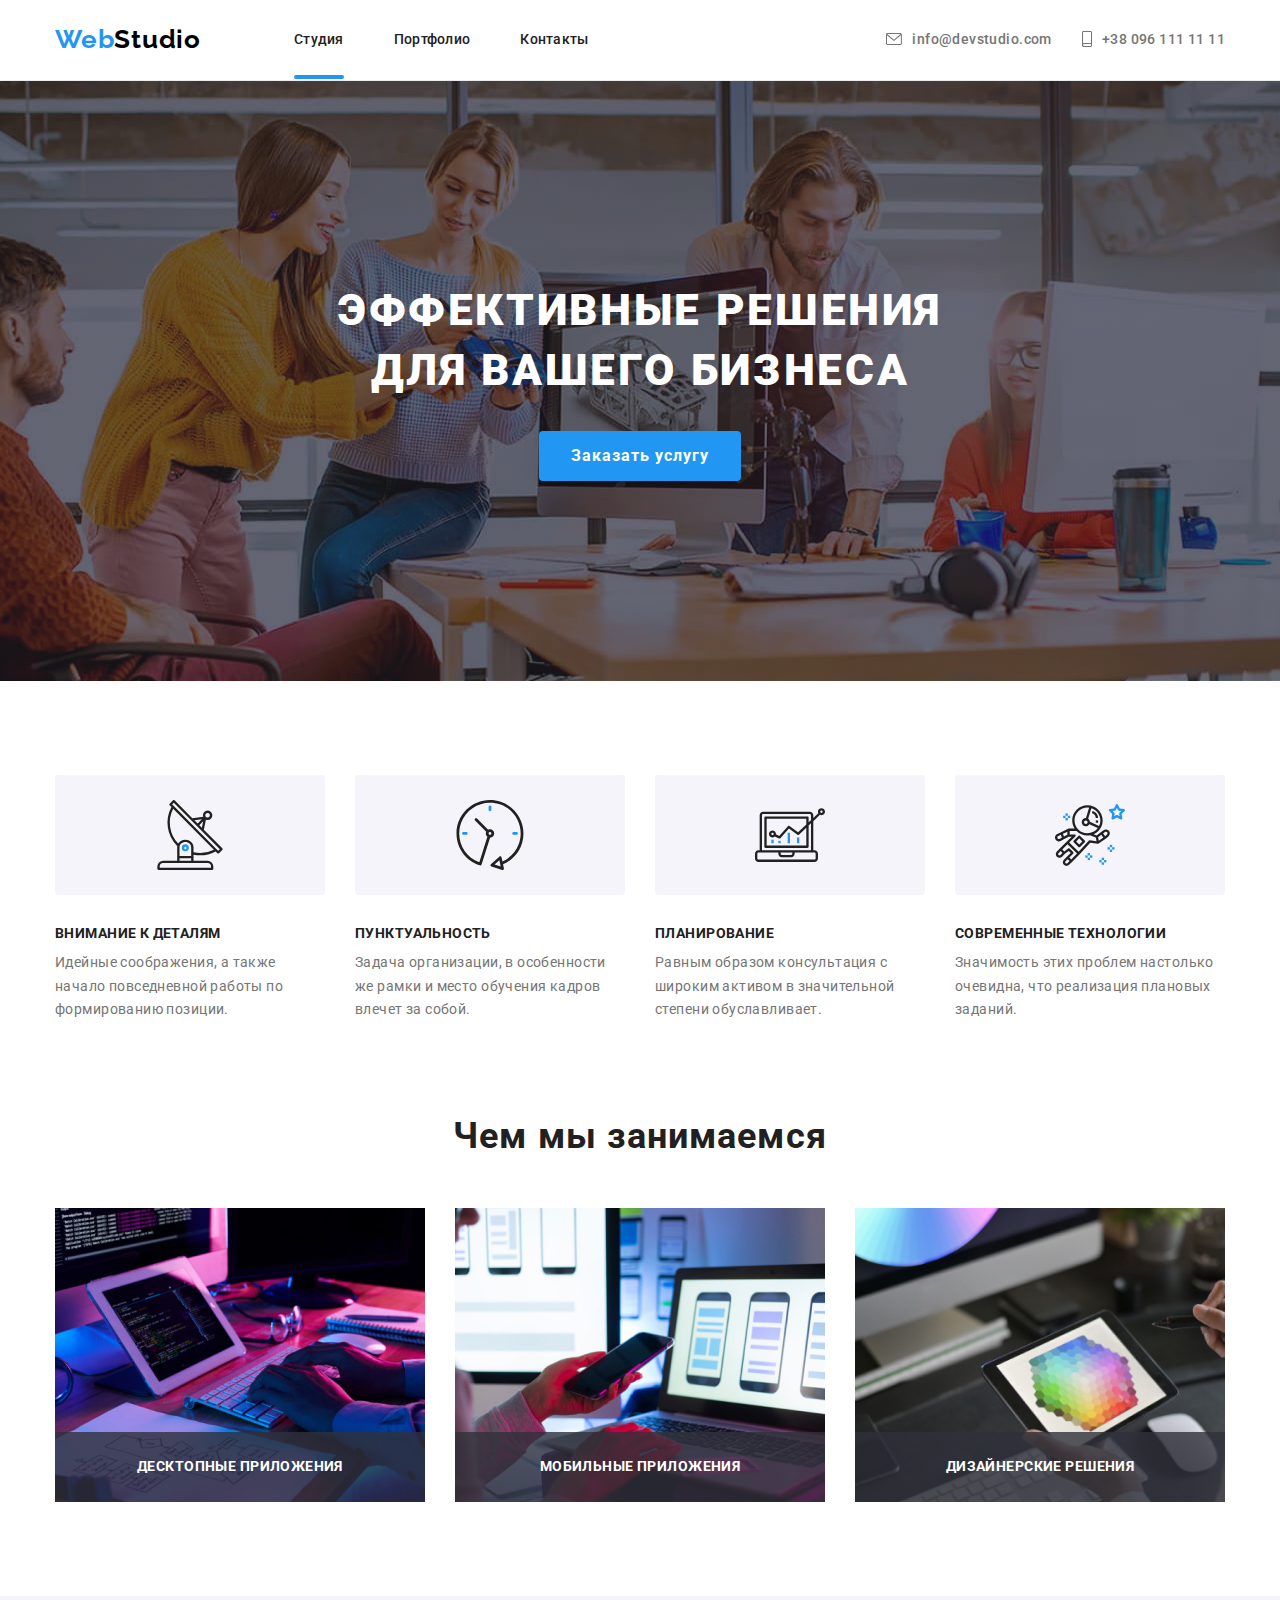
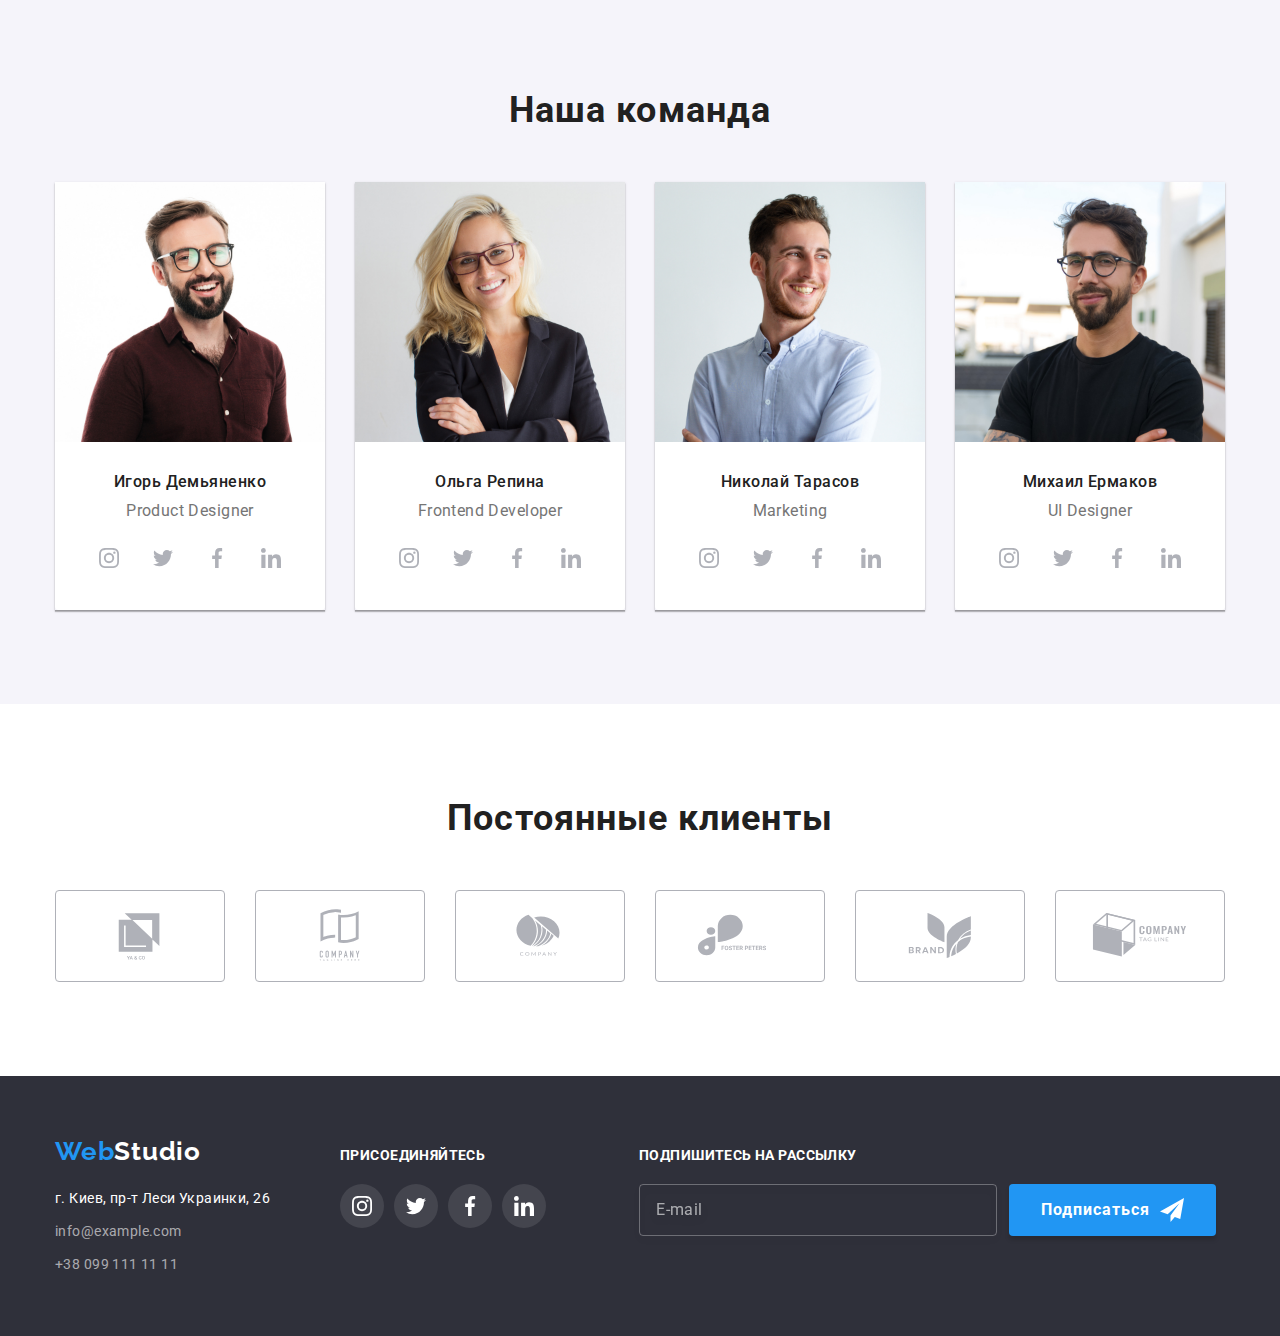
==== index.html @ 1df98292 "Initial commit" ====
<!DOCTYPE html>
<html lang="ru">
  <head>
    <meta charset="UTF-8" />
    <meta http-equiv="X-UA-Compatible" content="IE=edge" />
    <meta name="viewport" content="width=device-width, initial-scale=1.0" />
    <link rel="preconnect" href="https://fonts.googleapis.com" />
    <link rel="preconnect" href="https://fonts.gstatic.com" crossorigin />
    <link
      rel="stylesheet"
      href="https://cdn.jsdelivr.net/npm/modern-normalize@1.1.0/modern-normalize.min.css"
    />
    <link
      href="https://fonts.googleapis.com/css2?family=Raleway:wght@700&family=Roboto:wght@400;500;700;900&display=swap"
      rel="stylesheet"
    />
    <link rel="stylesheet" href="./css/main.min.css" />
    <title>Студия</title>
  </head>
  <body>
    <!-- Шапка сайта -->
    <header class="header">
      <div class="container header__container">
        <a class="logo" href="./index.html"><span class="logo__aсcent">Web</span>Studio</a>
        <!-- Главная навигация -->
        <nav class="nav">
          <ul class="list-no-marker nav__list">
            <li class="nav__item">
              <a class="link-no-decor nav__link nav__link--current" href="./index.html">Студия</a>
            </li>
            <li class="nav__item">
              <a class="link-no-decor nav__link" href="./portfolio.html">Портфолио</a>
            </li>
            <li class="nav__item">
              <a class="link-no-decor nav__link" href="">Контакты</a>
            </li>
          </ul>
        </nav>
        <!-- Меню контактов -->
        <ul class="list-no-marker contact">
          <li class="contact__item">
            <a class="link-no-decor contact__link" href="mailto:info@devstudio.com">
              <svg class="contact__icon" width="16px" height="12px">
                <use href="./img/svg/sprite.svg#icon-envelope"></use>
              </svg>
              info@devstudio.com</a
            >
          </li>
          <li class="contact__item">
            <a class="link-no-decor contact__link" href="tel:+380961111111">
              <svg class="contact__icon" width="10px" height="16px">
                <use href="./img/svg/sprite.svg#icon-smartphone"></use>
              </svg>
              +38 096 111 11 11</a
            >
          </li>
        </ul>
      </div>
    </header>

    <!-- Основной контент сайта -->
    <main class="main">
      <!-- Секция Герой -->
      <section class="hero">
        <div class="container">
          <h1 class="hero__title">Эффективные решения<br />для вашего бизнеса</h1>
          <button class="button" type="button" data-modal-open>Заказать услугу</button>
        </div>
      </section>

      <!-- Секция Особенности -->
      <section class="feature">
        <div class="container">
          <h2 class="title" hidden>Особенности</h2>
          <ul class="list-no-marker feature__list">
            <li class="feature__item feature__antenna">
              <h3 class="feature__subtitle">Внимание к деталям</h3>
              <p class="feature__description">
                Идейные соображения, а также начало повседневной работы по формированию позиции.
              </p>
            </li>
            <li class="feature__item feature__clock">
              <h3 class="feature__subtitle">Пунктуальность</h3>
              <p class="feature__description">
                Задача организации, в особенности же рамки и место обучения кадров влечет за собой.
              </p>
            </li>
            <li class="feature__item feature__diagram">
              <h3 class="feature__subtitle">Планирование</h3>
              <p class="feature__description">
                Равным образом консультация с широким активом в значительной степени обуславливает.
              </p>
            </li>
            <li class="feature__item feature__astronaut">
              <h3 class="feature__subtitle">Современные технологии</h3>
              <p class="feature__description">
                Значимость этих проблем настолько очевидна, что реализация плановых заданий.
              </p>
            </li>
          </ul>
        </div>
      </section>

      <!-- Секция Чем мы занимаемся -->
      <section class="about">
        <div class="container">
          <h2 class="title">Чем мы занимаемся</h2>
          <ul class="list-no-marker about__list">
            <li class="about__item">
              <div class="about__thumb">
                <img
                  class="about__img"
                  src="./img/programming.jpg"
                  alt="Написание програмного кода"
                  width="370"
                  height="294"
                />
                <p class="about__description">Десктопные приложения</p>
              </div>
            </li>
            <li class="about__item">
              <div class="about__thumb">
                <img
                  class="about__img"
                  src="./img/application.jpg"
                  alt="Разработка мобильного приложения"
                  width="370"
                  height="294"
                />
                <p class="about__description">Мобильные приложения</p>
              </div>
            </li>
            <li class="about__item">
              <div class="about__thumb">
                <img
                  class="about__img"
                  src="./img/gadget.jpg"
                  alt="Держит в руке планшет"
                  width="370"
                  height="294"
                />
                <p class="about__description">Дизайнерские решения</p>
              </div>
            </li>
          </ul>
        </div>
      </section>

      <!-- Секция Наша команда -->
      <section class="team">
        <div class="container">
          <h2 class="title">Наша команда</h2>
          <ul class="list-no-marker team__list">
            <li class="team__item">
              <img
                class="tiam-img"
                src="./img/product_designer.jpg"
                alt="Игорь Демьяненко"
                width="270"
                height="260"
              />
              <div class="team__wrapper">
                <h3 class="team__subtitle">Игорь Демьяненко</h3>
                <p class="team__description" lang="en">Product Designer</p>
                <ul class="list-no-marker socials-list">
                  <li class="socials-list__item">
                    <a class="link-no-decor socials-list__link" href="" aria-label="Instagram">
                      <svg class="socials-list__icon">
                        <use href="./img/svg/sprite.svg#icon-instagram"></use>
                      </svg>
                    </a>
                  </li>
                  <li class="socials-list__item">
                    <a class="link-no-decor socials-list__link" href="" aria-label="Twitter">
                      <svg class="socials-list__icon">
                        <use href="./img/svg/sprite.svg#icon-twitter"></use>
                      </svg>
                    </a>
                  </li>
                  <li class="socials-list__item">
                    <a class="link-no-decor socials-list__link" href="" aria-label="Facebook">
                      <svg class="socials-list__icon">
                        <use href="./img/svg/sprite.svg#icon-facebook"></use>
                      </svg>
                    </a>
                  </li>
                  <li class="socials-list__item">
                    <a class="link-no-decor socials-list__link" href="" aria-label="Linkedin">
                      <svg class="socials-list__icon">
                        <use href="./img/svg/sprite.svg#icon-linkedin"></use>
                      </svg>
                    </a>
                  </li>
                </ul>
              </div>
            </li>
            <li class="team__item">
              <img
                class="tiam-img"
                src="./img/frontend_developer.jpg"
                alt="Ольга Репина"
                width="270"
                height="260"
              />
              <div class="team__wrapper">
                <h3 class="team__subtitle">Ольга Репина</h3>
                <p class="team__description" lang="en">Frontend Developer</p>
                <ul class="list-no-marker socials-list">
                  <li class="socials-list__item">
                    <a class="link-no-decor socials-list__link" href="" aria-label="Instagram">
                      <svg class="socials-list__icon">
                        <use href="./img/svg/sprite.svg#icon-instagram"></use>
                      </svg>
                    </a>
                  </li>
                  <li class="socials-list__item">
                    <a class="link-no-decor socials-list__link" href="" aria-label="Twitter">
                      <svg class="socials-list__icon">
                        <use href="./img/svg/sprite.svg#icon-twitter"></use>
                      </svg>
                    </a>
                  </li>
                  <li class="socials-list__item">
                    <a class="link-no-decor socials-list__link" href="" aria-label="Facebook">
                      <svg class="socials-list__icon">
                        <use href="./img/svg/sprite.svg#icon-facebook"></use>
                      </svg>
                    </a>
                  </li>
                  <li class="socials-list__item">
                    <a class="link-no-decor socials-list__link" href="" aria-label="Linkedin">
                      <svg class="socials-list__icon">
                        <use href="./img/svg/sprite.svg#icon-linkedin"></use>
                      </svg>
                    </a>
                  </li>
                </ul>
              </div>
            </li>
            <li class="team__item">
              <img
                class="tiam-img"
                src="./img/marketing.jpg"
                alt="Николай Тарасов"
                width="270"
                height="260"
              />
              <div class="team__wrapper">
                <h3 class="team__subtitle">Николай Тарасов</h3>
                <p class="team__description" lang="en">Marketing</p>
                <ul class="list-no-marker socials-list">
                  <li class="socials-list__item">
                    <a class="link-no-decor socials-list__link" href="" aria-label="Instagram">
                      <svg class="socials-list__icon">
                        <use href="./img/svg/sprite.svg#icon-instagram"></use>
                      </svg>
                    </a>
                  </li>
                  <li class="socials-list__item">
                    <a class="link-no-decor socials-list__link" href="" aria-label="Twitter">
                      <svg class="socials-list__icon">
                        <use href="./img/svg/sprite.svg#icon-twitter"></use>
                      </svg>
                    </a>
                  </li>
                  <li class="socials-list__item">
                    <a class="link-no-decor socials-list__link" href="" aria-label="Facebook">
                      <svg class="socials-list__icon">
                        <use href="./img/svg/sprite.svg#icon-facebook"></use>
                      </svg>
                    </a>
                  </li>
                  <li class="socials-list__item">
                    <a class="link-no-decor socials-list__link" href="" aria-label="Linkedin">
                      <svg class="socials-list__icon">
                        <use href="./img/svg/sprite.svg#icon-linkedin"></use>
                      </svg>
                    </a>
                  </li>
                </ul>
              </div>
            </li>
            <li class="team__item">
              <img
                class="tiam-img"
                src="./img/ui_designer.jpg"
                alt="Михаил Ермаков"
                width="270"
                height="260"
              />
              <div class="team__wrapper">
                <h3 class="team__subtitle">Михаил Ермаков</h3>
                <p class="team__description" lang="en">UI Designer</p>
                <ul class="list-no-marker socials-list">
                  <li class="socials-list__item">
                    <a class="link-no-decor socials-list__link" href="" aria-label="Instagram">
                      <svg class="socials-list__icon">
                        <use href="./img/svg/sprite.svg#icon-instagram"></use>
                      </svg>
                    </a>
                  </li>
                  <li class="socials-list__item">
                    <a class="link-no-decor socials-list__link" href="" aria-label="Twitter">
                      <svg class="socials-list__icon">
                        <use href="./img/svg/sprite.svg#icon-twitter"></use>
                      </svg>
                    </a>
                  </li>
                  <li class="socials-list__item">
                    <a class="link-no-decor socials-list__link" href="" aria-label="Facebook">
                      <svg class="socials-list__icon">
                        <use href="./img/svg/sprite.svg#icon-facebook"></use>
                      </svg>
                    </a>
                  </li>
                  <li class="socials-list__item">
                    <a class="link-no-decor socials-list__link" href="" aria-label="Linkedin">
                      <svg class="socials-list__icon">
                        <use href="./img/svg/sprite.svg#icon-linkedin"></use>
                      </svg>
                    </a>
                  </li>
                </ul>
              </div>
            </li>
          </ul>
        </div>
      </section>
      <!-- Секция Постоянные клиенты -->
      <section class="clients">
        <div class="container">
          <h2 class="title">Постоянные клиенты</h2>
          <ul class="list-no-marker clients__list">
            <li class="clients__item">
              <a class="clients__link" href="" aria-label="Client 1">
                <svg class="clients__icon">
                  <use href="./img/svg/sprite.svg#icon-client-1"></use>
                </svg>
              </a>
            </li>
            <li class="clients__item">
              <a class="clients__link" href="" aria-label="Client 2">
                <svg class="clients__icon">
                  <use href="./img/svg/sprite.svg#icon-client-2"></use>
                </svg>
              </a>
            </li>
            <li class="clients__item">
              <a class="clients__link" href="" aria-label="Client 3">
                <svg class="clients__icon">
                  <use href="./img/svg/sprite.svg#icon-client-3"></use>
                </svg>
              </a>
            </li>
            <li class="clients__item">
              <a class="clients__link" href="" aria-label="Client 4">
                <svg class="clients__icon">
                  <use href="./img/svg/sprite.svg#icon-client-4"></use>
                </svg>
              </a>
            </li>
            <li class="clients__item">
              <a class="clients__link" href="" aria-label="Client 5">
                <svg class="clients__icon">
                  <use href="./img/svg/sprite.svg#icon-client-5"></use>
                </svg>
              </a>
            </li>
            <li class="clients__item">
              <a class="clients__link" href="" aria-label="Client 6">
                <svg class="clients__icon">
                  <use href="./img/svg/sprite.svg#icon-client-6"></use>
                </svg>
              </a>
            </li>
          </ul>
        </div>
      </section>
    </main>
    <!-- Подвал сайта -->
    <footer class="footer">
      <div class="container footer__container">
        <!-- Левая часть футера -->
        <div class="footer__wrapper">
          <a class="logo footer__logo" href="./index.html"
            ><span class="logo__aсcent">Web</span>Studio</a
          >
          <address class="footer__address">г. Киев, пр-т Леси Украинки, 26</address>
          <ul class="list-no-marker footer__list">
            <li class="footer__item">
              <a class="link-no-decor footer__link" href="mailto:info@example.com"
                >info@example.com</a
              >
            </li>
            <li class="footer__item">
              <a class="link-no-decor footer__link" href="tel:+380991111111">+38 099 111 11 11</a>
            </li>
          </ul>
        </div>
        <!-- Центр футера (соцсети) -->
        <div class="footer__wrapper-socials">
          <p class="footer__title">присоединяйтесь</p>
          <ul class="list-no-marker socials-list">
            <li class="socials-list__item">
              <a
                class="link-no-decor socials-list__link socials-list__link--darck-bg"
                href=""
                aria-label="Instagram"
              >
                <svg class="socials-list__icon socials-list__icon--darck-bg">
                  <use href="./img/svg/sprite.svg#icon-instagram"></use>
                </svg>
              </a>
            </li>
            <li class="socials-list__item">
              <a
                class="link-no-decor socials-list__link socials-list__link--darck-bg"
                href=""
                aria-label="Twitter"
              >
                <svg class="socials-list__icon socials-list__icon--darck-bg">
                  <use href="./img/svg/sprite.svg#icon-twitter"></use>
                </svg>
              </a>
            </li>
            <li class="socials-list__item">
              <a
                class="link-no-decor socials-list__link socials-list__link--darck-bg"
                href=""
                aria-label="Facebook"
              >
                <svg class="socials-list__icon socials-list__icon--darck-bg">
                  <use href="./img/svg/sprite.svg#icon-facebook"></use>
                </svg>
              </a>
            </li>
            <li class="socials-list__item">
              <a
                class="link-no-decor socials-list__link socials-list__link--darck-bg"
                href=""
                aria-label="Linkedin"
              >
                <svg class="socials-list__icon socials-list__icon--darck-bg">
                  <use href="./img/svg/sprite.svg#icon-linkedin"></use>
                </svg>
              </a>
            </li>
          </ul>
        </div>
        <!-- Правая часть футера (форма) -->
        <form class="form" name="subscribe">
          <label class="form__lable" for="email"> Подпишитесь на рассылку</label>
          <div class="form__wrapper">
            <input
              class="form__input-mail"
              type="email"
              name="email"
              id="email"
              placeholder="E-mail"
            />
            <button class="button form__button" type="submit">
              <span class="form__button-icon">Подписаться</span>
            </button>
          </div>
        </form>
      </div>
    </footer>
    <!-- Модальное окно -->
    <div class="backdrop is-hidden" data-modal>
      <div class="modal">
        <button class="modal__button" type="button" data-modal-close>
          <svg class="modal__close-icon" width="18" height="18">
            <use href="./img/svg/sprite.svg#icon-close-modal"></use>
          </svg>
        </button>
        <form class="form-submit">
          <b class="form-submit__text">Оставьте свои данные, мы вам перезвоним</b>
          <label class="form-submit__label" for="input-name"> Имя </label>
          <div class="form-submit__wrapper">
            <input
              class="form-submit__input"
              type="text"
              name="input-name"
              id="input-name"
              autofocus
            />
            <svg class="form-submit__name-icon" width="18" height="18">
              <use href="./img/svg/sprite.svg#icon-name"></use>
            </svg>
          </div>
          <label class="form-submit__label" for="input-tel">Телефон</label>
          <div class="form-submit__wrapper">
            <input class="form-submit__input" type="tel" name="input-tel" id="input-tel" />
            <svg class="form-submit__name-icon" width="18" height="18">
              <use href="./img/svg/sprite.svg#icon-tel"></use>
            </svg>
          </div>
          <label class="form-submit__label" for="input-email"> Почта </label>
          <div class="form-submit__wrapper">
            <input class="form-submit__input" type="email" name="input-email" id="input-email" />
            <svg class="form-submit__name-icon" width="18" height="18">
              <use href="./img/svg/sprite.svg#icon-email"></use>
            </svg>
          </div>
          <label class="form-submit__label" for="input-textarea">Комментарий</label>
          <textarea
            class="form-submit__textarea"
            name="input-textarea"
            id="input-textarea"
            rows="4"
            placeholder="Введите текст"
          ></textarea>
          <div class="form-submit__wrapper-chb">
            <input class="visually-hidden" type="checkbox" name="checkbox" id="checkbox" />
            <span class="form-submit__chb-icon"></span>
            <label class="form-submit__label-chb" for="checkbox"
              >Соглашаюсь с рассылкой и принимаю
              <a class="form-submit__link-chb" href="">Условия договора</a>
            </label>
          </div>
          <button class="form-submit__btn" type="submit">Отправить</button>
        </form>
      </div>
    </div>
    <!-- Подключаю скрипт модального окна -->
    <script src="./js/modal.js"></script>
  </body>
</html>
---- css/main.min.css ----
:root{--main-font: 'Roboto', sans-serif;--secondary-font: 'Raleway', sans-serif;--main-txt-color: #757575;--secondary-txt-color: #000000;--title-color: #212121;--icon-color: #afb1b8;--hero-bg-color: #c4c4c4;--section-bg-color: #f5f4fa;--main-bg-color: #ffffff;--footer-bg-color: #2f303a;--aсcent-color: #2196f3;--aсcent-color-hover: #188ce8;--line-header-color: #ececec;--line-wrapper-color: #eeeeee;--gradient-color: rgba(47, 48, 58, 0.4);--animation-time: 250ms}.visually-hidden{position:absolute;width:1px;height:1px;margin:-1px;border:0;padding:0;clip:rect(0 0 0 0);overflow:hidden}h1,h2,h3,h4,ul,p{margin-top:0px;margin-bottom:0px}.list-no-marker{list-style:none;padding-left:0px}.link-no-decor{text-decoration:none}img{display:block}body{color:var(--main-txt-color);background-color:var(--main-bg-color);font-family:var(--main-font);font-weight:400;font-size:14px;line-height:1.71;letter-spacing:0.03em}.title{margin-bottom:50px;color:var(--title-color);font-weight:700;font-size:36px;line-height:1.16;letter-spacing:0.03em;font-style:var(--secondary-font)}.button{padding:10px 32px;font-family:var(--main-font);font-weight:700;font-size:16px;line-height:1.875;letter-spacing:0.06em;color:var(--main-bg-color);background-color:var(--aсcent-color);border:none;border-radius:4px;box-shadow:0px 4px 4px rgba(0,0,0,0.15);cursor:pointer;transition:background-color 250ms cubic-bezier(0.4, 0, 0.2, 1)}.button:hover,.button:focus{background-color:var(--aсcent-color-hover)}.container{width:1200px;padding-right:15px;padding-left:15px;margin-right:auto;margin-left:auto}.logo{margin-right:93px;font-family:var(--secondary-font);font-weight:700;font-size:26px;line-height:1.19;letter-spacing:0.03em;text-decoration:none;color:var(--secondary-txt-color)}.logo__aсcent{color:var(--aсcent-color)}.header{padding:24px 0 25px 0;border-bottom:1px solid var(--line-header-color)}.header__container{display:flex;align-items:center}.nav__list{display:flex;align-items:center}.nav__item:not(:last-child){margin-right:50px}.nav__link{color:var(--title-color);font-weight:500;line-height:1.14;letter-spacing:0.02em;padding:32px 0;transition:color 250ms cubic-bezier(0.4, 0, 0.2, 1)}.nav__link:hover,.nav__link:focus{color:var(--aсcent-color)}.nav__link--current{position:relative}.nav__link--current::after{position:absolute;bottom:0;content:'';display:block;width:100%;height:4px;border-radius:2px;background-color:var(--aсcent-color)}.contact{display:flex;align-items:center;margin-left:auto}.contact__item{font-weight:500}.contact__item:not(:last-child){margin-right:30px}.contact__link{display:flex;align-items:center;color:var(--main-txt-color);transition:color 250ms cubic-bezier(0.4, 0, 0.2, 1)}.contact__link:hover,.contact__link:focus{color:var(--aсcent-color)}.contact__icon{margin-right:10px;fill:currentColor}.hero{text-align:center;padding-top:200px;padding-bottom:200px;background-color:var(--hero-bg-color);background-image:linear-gradient(rgba(47,48,58,0.4), rgba(47,48,58,0.4)),url(../img/hero.jpg);background-position:center;background-repeat:no-repeat}.hero__title{color:var(--main-bg-color);margin-bottom:30px;font-weight:900;font-size:44px;line-height:1.36;letter-spacing:0.06em;text-transform:uppercase;text-align:center}.feature{padding-top:94px;padding-bottom:94px}.feature__list{display:flex}.feature__subtitle{margin-bottom:10px;color:var(--title-color);font-weight:700;font-size:14px;line-height:16px;text-transform:uppercase}.feature__item{width:270px;margin-right:30px}.feature__item:last-child{margin-right:0px}.feature__antenna::before,.feature__clock::before,.feature__diagram::before,.feature__astronaut::before{content:'';display:block;width:270px;height:120px;margin-bottom:30px;border-radius:4px;background-color:var(--section-bg-color);background-position:center;background-repeat:no-repeat;background-size:70px}.feature__antenna::before{background-image:url(../img/svg/antenna.svg)}.feature__clock::before{background-image:url(../img/svg/clock.svg)}.feature__diagram::before{background-image:url(../img/svg/diagram.svg)}.feature__astronaut::before{background-image:url(../img/svg/astronaut.svg)}.about{padding-bottom:94px;text-align:center}.about__list{display:flex}.about__item:not(:last-child){margin-right:30px}.about__thumb{position:relative}.about__description{width:100%;position:absolute;bottom:0;padding:27px 0;font-weight:700;font-size:14px;line-height:1.14;text-align:center;letter-spacing:0.03em;text-transform:uppercase;color:var(--main-bg-color);background-color:rgba(48,49,59,0.8)}.team{padding-top:94px;padding-bottom:94px;text-align:center;background-color:var(--section-bg-color)}.team__list{display:flex}.team__item{box-shadow:0px 1px 3px rgba(0,0,0,0.12),0px 1px 1px rgba(0,0,0,0.14),0px 2px 1px rgba(0,0,0,0.2)}.team__item:not(:last-child){margin-right:30px}.team__wrapper{background-color:var(--main-bg-color);padding-top:30px;padding-bottom:30px;border-radius:0px 0px 4px 4px}.team__subtitle{margin-bottom:10px;font-weight:500;font-size:16px;line-height:1.19;text-align:center;letter-spacing:0.03em;color:var(--title-color)}.team__description{font-weight:400;font-size:16px;line-height:1.19;text-align:center;margin-bottom:16px}.socials-list{display:flex;justify-content:center;align-items:center}.socials-list__item:not(:last-child){margin-right:10px}.socials-list__link{display:flex;justify-content:center;align-items:center;width:44px;height:44px;background-color:var(--main-bg-color);border-radius:50%;transition:background-color 250ms cubic-bezier(0.4, 0, 0.2, 1)}.socials-list__link:hover,.socials-list__link:focus{background-color:var(--aсcent-color)}.socials-list__link--darck-bg{background-color:rgba(255,255,255,0.1)}.socials-list__icon{width:20px;height:20px;fill:var(--icon-color);transition:fill 250ms cubic-bezier(0.4, 0, 0.2, 1)}.socials-list__icon--darck-bg{width:20px;height:20px;fill:var(--main-bg-color)}.socials-list__link:hover .socials-list__icon,.socials-list__link:focus .socials-list__icon{fill:var(--main-bg-color)}.clients{padding:94px 0;text-align:center}.clients__list{display:flex;justify-content:center;align-items:center}.clients__item:not(:last-child){margin-right:30px}.clients__link{display:flex;justify-content:center;align-items:center;width:170px;height:92px;border:1px solid var(--icon-color);border-radius:4px;transition:border 250ms cubic-bezier(0.4, 0, 0.2, 1)}.clients__link:hover,.clients__link:focus{border:1px solid var(--aсcent-color)}.clients__icon{width:106px;height:60px;fill:var(--icon-color);transition:fill 250ms cubic-bezier(0.4, 0, 0.2, 1)}.clients__link:hover .clients__icon,.clients__link:focus .clients__icon{fill:var(--aсcent-color)}.form{display:flex;flex-direction:column}.form__lable{margin-bottom:20px;font-weight:700;font-size:14px;line-height:1.14;letter-spacing:0.03em;text-transform:uppercase;color:var(--main-bg-color)}.form__wrapper{display:flex}.form__input-mail{width:358px;margin-right:12px;padding:15px 16px;border:1px solid rgba(255,255,255,0.3);filter:drop-shadow(0px 4px 4px rgba(0,0,0,0.15));border-radius:4px;background-color:rgba(255,255,255,0);font-weight:400;font-size:16px;line-height:1.25;letter-spacing:0.03em;color:rgba(255,255,255,0.6);overflow:hidden}.form__input-mail::placeholder{font-weight:400;font-size:16px;line-height:1.25;letter-spacing:0.03em;color:rgba(255,255,255,0.6)}.form__button-icon{display:flex;align-items:center}.form__button-icon::after{content:'';display:flex;width:24px;height:24px;background-image:url(../img/svg/subscribe.svg);margin-left:10px}.examples{padding-top:94px;padding-bottom:94px}.list-filter{display:flex;justify-content:center;margin-bottom:50px}.list-filter__item:not(:last-child){margin-right:8px}.list-filter__button{padding:6px 22px;font-weight:500;font-size:16px;line-height:1.63;letter-spacing:0.03em;text-align:center;color:var(--title-color);background-color:var(--section-bg-color);border:none;border-radius:4px;cursor:pointer;transition:background-color 250ms cubic-bezier(0.4, 0, 0.2, 1),box-shadow 250ms cubic-bezier(0.4, 0, 0.2, 1),color 250ms cubic-bezier(0.4, 0, 0.2, 1)}.list-filter__button:hover,.list-filter__button:focus{color:var(--main-bg-color);background-color:var(--aсcent-color);box-shadow:0px 3px 1px rgba(0,0,0,0.1),0px 1px 2px rgba(0,0,0,0.08),0px 2px 2px rgba(0,0,0,0.12)}.cards-list{display:flex;flex-wrap:wrap;flex-basis:calc(100% / 3 - 30px);margin-right:-30px;margin-bottom:-30px}.cards-list__item{margin-right:30px;margin-bottom:30px}.cards-list__link{display:block;transition:box-shadow 250ms cubic-bezier(0.4, 0, 0.2, 1)}.cards-list__link:hover,.cards-list__link:focus{box-shadow:0px 1px 1px rgba(0,0,0,0.12),0px 4px 4px rgba(0,0,0,0.06),1px 4px 6px rgba(0,0,0,0.16)}.cards-list__thumb{position:relative;overflow:hidden}.cards-list__meta{position:absolute;bottom:0;width:100%;height:100%;padding:63px 24px;font-weight:400;font-size:18px;line-height:1.56;letter-spacing:0.03em;color:var(--main-bg-color);background-color:rgba(33,150,243,0.9);transform:translateY(100%);transition:transform 250ms cubic-bezier(0.4, 0, 0.2, 1)}.cards-list__link:hover .cards-list__meta,.cards-list__link:focus .cards-list__meta{transform:translateY(0%)}.cards-list__subtitle{margin-bottom:4px;font-weight:700;font-size:18px;line-height:2;letter-spacing:0.05em;color:var(--title-color)}.cards-list__descriptions{color:var(--main-txt-color);font-weight:400;font-size:16px;line-height:1.875;letter-spacing:0.03em}.cards-list__wrapper{box-sizing:border-box;border-right:1px solid var(--line-wrapper-color);border-bottom:1px solid var(--line-wrapper-color);border-left:1px solid var(--line-wrapper-color);padding:20px 24px}.footer{padding-top:60px;padding-bottom:60px;background-color:var(--footer-bg-color)}.footer__container{display:flex;align-items:baseline}.footer__wrapper{margin-right:70px}.footer__link{color:rgba(255,255,255,0.6);font-weight:400;font-size:14px;line-height:1.71;transition:background-color 250ms cubic-bezier(0.4, 0, 0.2, 1)}.footer__link:hover,.footer__link:focus{color:var(--aсcent-color)}.footer__logo{display:inline-block;margin-bottom:20px;margin-right:0px;text-decoration:none;color:var(--main-bg-color)}.footer__address{margin-bottom:9px;font-weight:400;font-size:14px;font-style:normal;line-height:1.71;color:var(--main-bg-color)}.footer__item:not(:last-child){margin-bottom:9px}.footer__wrapper-socials{margin-right:93px}.footer__title{font-weight:700;font-size:14px;line-height:1.14;letter-spacing:0.03em;text-transform:uppercase;color:var(--main-bg-color);margin-bottom:20px}.backdrop{position:fixed;top:0;left:0;width:100%;height:100%;background-color:rgba(0,0,0,0.2);opacity:1;transition:opacity 250ms cubic-bezier(0.4, 0, 0.2, 1)}.backdrop.is-hidden{opacity:0;pointer-events:none}.is-hidden .modal{transform:translate(-50%, -50%) scale(1.1);transition:transform 250ms cubic-bezier(0.4, 0, 0.2, 1)}.modal{position:absolute;top:50%;left:50%;transform:translate(-50%, -50%);transform:translate(-50%, -50%) scale(1);transition:transform 250ms cubic-bezier(0.4, 0, 0.2, 1);min-width:528px;background-color:var(--main-bg-color);box-shadow:0px 1px 3px rgba(0,0,0,0.12),0px 1px 1px rgba(0,0,0,0.14),0px 2px 1px rgba(0,0,0,0.2);border-radius:4px}.modal__button{position:absolute;top:8px;right:8px;display:flex;justify-content:center;align-items:center;width:30px;height:30px;border-radius:50%;border:1px solid rgba(0,0,0,0.1);background-color:var(--main-bg-color);cursor:pointer}.modal__close-icon{transition:fill 250ms cubic-bezier(0.4, 0, 0.2, 1)}.modal__button:hover .modal__close-icon,.modal__button:focus .modal__close-icon{fill:var(--aсcent-color)}.form-submit{display:flex;flex-direction:column;padding:40px}.form-submit__text{margin-bottom:12px;font-weight:700;font-size:20px;line-height:1.15;text-align:center;letter-spacing:0.03em;color:var(--title-color)}.form-submit__wrapper{position:relative}.form-submit__name-icon{position:absolute;top:11px;left:12px}.form-submit__label{margin-bottom:4px;font-weight:400;font-size:12px;line-height:1.167;letter-spacing:0.01em;color:var(--main-txt-color)}.form-submit__input{width:100%;height:40px;margin-bottom:10px;padding:11px 11px 11px 42px;font-weight:400;font-size:14px;line-height:1.14;letter-spacing:0.01em;border:1px solid rgba(33,33,33,0.2);box-sizing:border-box;border-radius:4px;transition:border-color 250ms cubic-bezier(0.4, 0, 0.2, 1);outline:none}.form-submit__name-icon{transition:fill 250ms cubic-bezier(0.4, 0, 0.2, 1)}.form-submit__input:focus,.form-submit__textarea:focus,.form-submit__input:focus+.form-submit__name-icon{border-color:var(--aсcent-color);fill:var(--aсcent-color)}.form-submit__textarea{height:120px;padding:12px 16px;margin-bottom:20px;border:1px solid rgba(33,33,33,0.2);box-sizing:border-box;border-radius:4px;resize:none;transition:border-color 250ms cubic-bezier(0.4, 0, 0.2, 1);outline:none}.form-submit__textarea::placeholder{font-weight:400;font-size:14px;line-height:1.16;letter-spacing:0.01em;color:rgba(117,117,117,0.5)}.form-submit__wrapper-chb{display:flex;align-items:center;margin-bottom:30px}.form-submit__chb-icon{display:inline-flex;width:16px;height:15px;margin-right:7px;border:2px solid var(--title-color);border-radius:2px;transition:background-color 250ms cubic-bezier(0.4, 0, 0.2, 1),border-color 250ms cubic-bezier(0.4, 0, 0.2, 1)}.visually-hidden:checked+.form-submit__chb-icon{background-color:var(--aсcent-color);background-image:url(../img/svg/checkbox.svg);background-position:center;background-origin:border-box;border-color:var(--aсcent-color)}.form-submit__label-chb,.form-submit__link-chb{font-weight:400;font-size:14px;line-height:1.71;letter-spacing:0.03em;color:var(--main-txt-color)}.form-submit__link-chb{text-decoration-line:underline;color:#2196f3}.form-submit__btn{margin-left:auto;margin-right:auto;padding:10px 56px;font-weight:700;font-size:16px;line-height:1.88;text-align:center;letter-spacing:0.06em;color:var(--main-bg-color);background-color:var(--aсcent-color);box-shadow:0px 4px 4px rgba(0,0,0,0.15);border:none;border-radius:4px;cursor:pointer;transition:background-color 250ms cubic-bezier(0.4, 0, 0.2, 1)}.form-submit__btn:hover,.form-submit__btn:focus{background-color:var(--aсcent-color-hover)}
/*# sourceMappingURL=main.min.css.map */
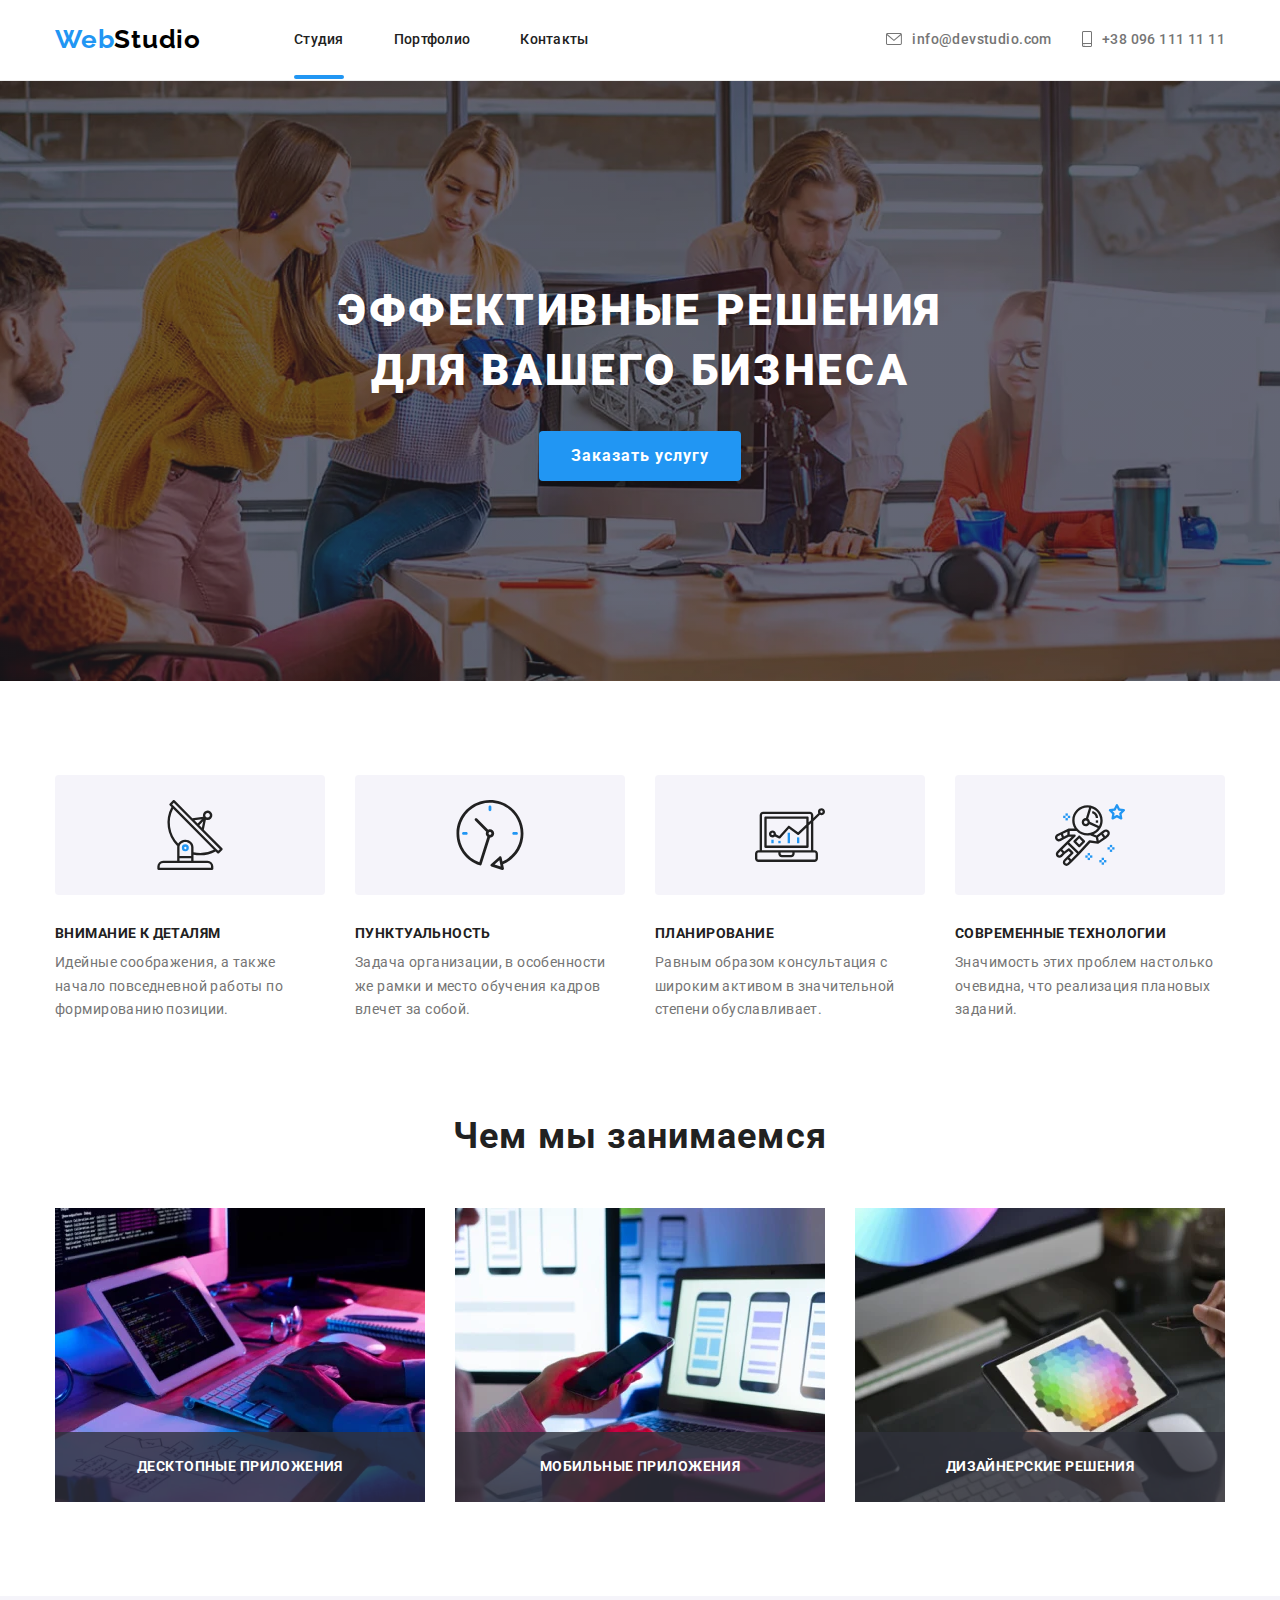
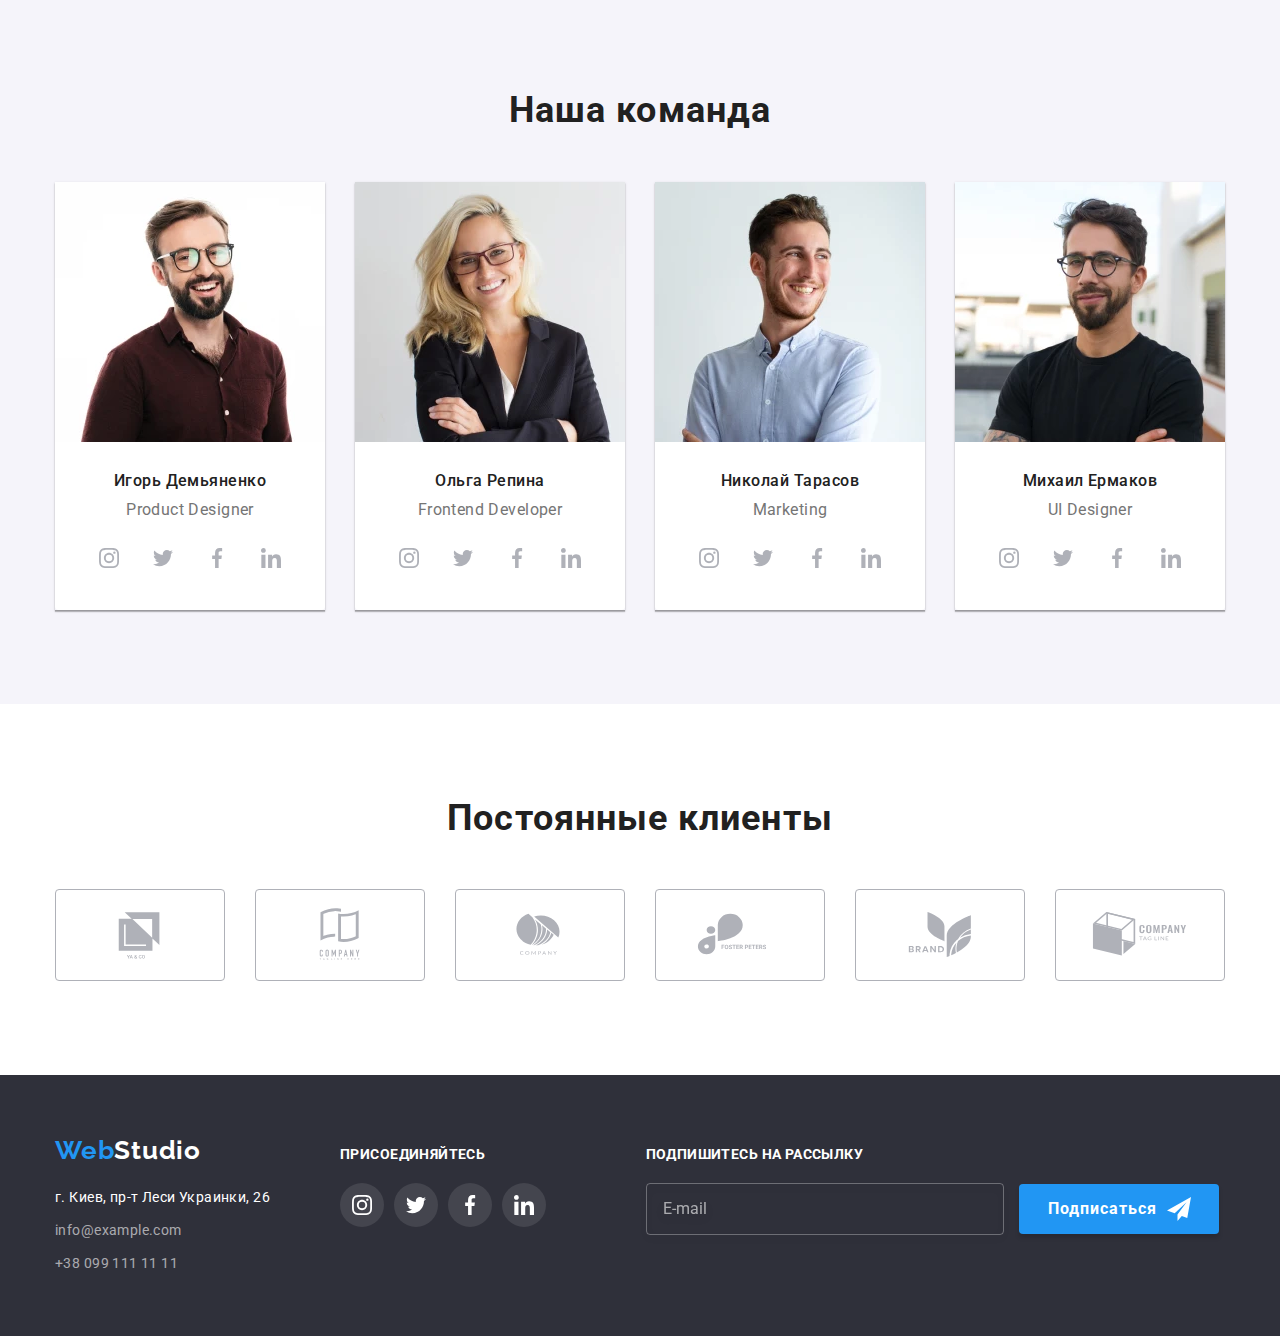
==== commit 04d9055d: "commit adaptive" ====
--- a/index.html
+++ b/index.html
@@ -43,18 +43,25 @@
               <svg class="contact__icon" width="16px" height="12px">
                 <use href="./img/svg/sprite.svg#icon-envelope"></use>
               </svg>
-              info@devstudio.com</a
-            >
+              info@devstudio.com
+            </a>
           </li>
           <li class="contact__item">
             <a class="link-no-decor contact__link" href="tel:+380961111111">
               <svg class="contact__icon" width="10px" height="16px">
                 <use href="./img/svg/sprite.svg#icon-smartphone"></use>
               </svg>
-              +38 096 111 11 11</a
-            >
+              +38 096 111 11 11
+            </a>
           </li>
         </ul>
+        <!-- Кнопка бургер-меню -->
+        <button class="mobile-btn" type="button" aria-label="Кнопка мобильного меню" aria-expanded="false" data-menu-button>
+          <svg class="mobile-btn__icon" width="40" height="40">
+            <use class="mobile-btn__open" href="./img/svg/sprite.svg#icon-menu-open"></use>
+            <use class="mobile-btn__close" href="./img/svg/sprite.svg#icon-menu-close"></use>
+          </svg>
+        </button>
       </div>
     </header>
 
@@ -108,37 +115,52 @@
           <ul class="list-no-marker about__list">
             <li class="about__item">
               <div class="about__thumb">
-                <img
-                  class="about__img"
-                  src="./img/programming.jpg"
-                  alt="Написание програмного кода"
-                  width="370"
-                  height="294"
-                />
+                <picture>
+                  <source srcset="./img/about/programming_lg.webp    1x,
+                                  ./img/about/programming_lg@2x.webp 2x"
+                                  media="(min-width: 1200px)" type="image/webp" />
+                  <source srcset="./img/about/programming_lg.jpg    1x,
+                                  ./img/about/programming_lg@2x.jpg 2x" 
+                                  media="(min-width: 1200px)" type="image/jpeg" />
+                  <img class="about__img" src="./img/about/programming_lg.jpg" 
+                    alt="Написание програмного кода" 
+                    width="370"
+                    height="294" />
+                </picture>
                 <p class="about__description">Десктопные приложения</p>
               </div>
             </li>
             <li class="about__item">
               <div class="about__thumb">
-                <img
-                  class="about__img"
-                  src="./img/application.jpg"
-                  alt="Разработка мобильного приложения"
-                  width="370"
-                  height="294"
-                />
+                <picture>
+                  <source srcset="./img/about/application_lg.webp    1x,
+                                  ./img/about/application_lg@2x.webp 2x"
+                                  media="(min-width: 1200px)" type="image/webp" />
+                  <source srcset="./img/about/application_lg.jpg    1x,
+                                  ./img/about/application_lg@2x.jpg 2x" 
+                                  media="(min-width: 1200px)" type="image/jpeg" />
+                  <img class="about__img" src="./img/about/application_lg.jpg" 
+                    alt="Разработка мобильного приложения" 
+                    width="370"
+                    height="294" />
+                </picture>
                 <p class="about__description">Мобильные приложения</p>
               </div>
             </li>
             <li class="about__item">
               <div class="about__thumb">
-                <img
-                  class="about__img"
-                  src="./img/gadget.jpg"
-                  alt="Держит в руке планшет"
-                  width="370"
-                  height="294"
-                />
+                <picture>
+                  <source srcset="./img/about/gadget_lg.webp 1x, 
+                                  ./img/about/gadget_lg@2x.webp 2x" 
+                                  media="(min-width: 1200px)" type="image/webp" />
+                  <source srcset="./img/about/gadget_lg.jpg 1x, 
+                                  ./img/about/gadget_lg@2x.jpg 2x" 
+                                  media="(min-width: 1200px)" type="image/jpeg" />
+                  <img class="about__img" src="./img/about/gadget_lg.jpg" 
+                    alt="Держит в руке планшет" 
+                    width="370" 
+                    height="294" />
+                </picture>
                 <p class="about__description">Дизайнерские решения</p>
               </div>
             </li>
@@ -152,13 +174,30 @@
           <h2 class="title">Наша команда</h2>
           <ul class="list-no-marker team__list">
             <li class="team__item">
-              <img
-                class="tiam-img"
-                src="./img/product_designer.jpg"
-                alt="Игорь Демьяненко"
-                width="270"
-                height="260"
-              />
+              <picture>
+                <source srcset="
+                                  ./img/team/product_designer_lg.webp    1x,
+                                  ./img/team/product_designer_lg@2x.webp 2x
+                                " media="(min-width: 1200px)" type="image/webp" />
+                <source srcset="
+                                  ./img/team/product_designer_lg.jpg    1x,
+                                  ./img/team/product_designer_lg@2x.jpg 2x
+                                " media="(min-width: 1200px)" type="image/jpeg" />
+                <source srcset="
+                                  ./img/team/product_designer_md.webp    1x,
+                                  ./img/team/product_designer_md@2x.webp 2x
+                                " media="(min-width: 768px)" type="image/webp" />
+                <source srcset="
+                                  ./img/team/product_designer_md.jpg    1x,
+                                  ./img/team/product_designer_md@2x.jpg 2x
+                                " media="(min-width: 768px)" type="image/jpeg" />
+                <source srcset="
+                                  ./img/team/product_designer_sm.webp    1x,
+                                  ./img/team/product_designer_sm@2x.webp 2x
+                                " media="(max-width: 767px)" type="image/webp" />
+                <source srcset="./img/team/product_designer_sm@2x.jpg 2x" media="(max-width: 767px)" type="image/jpeg" />
+                <img class="tiam-img" src="./img/team/product_designer_sm.jpg" alt="Игорь Демьяненко" width="270" height="260" />
+              </picture>
               <div class="team__wrapper">
                 <h3 class="team__subtitle">Игорь Демьяненко</h3>
                 <p class="team__description" lang="en">Product Designer</p>
@@ -195,13 +234,30 @@
               </div>
             </li>
             <li class="team__item">
-              <img
-                class="tiam-img"
-                src="./img/frontend_developer.jpg"
-                alt="Ольга Репина"
-                width="270"
-                height="260"
-              />
+              <picture>
+                <source srcset="
+                                  ./img/team/frontend_developer_lg.webp    1x,
+                                  ./img/team/frontend_developer_lg@2x.webp 2x
+                                " media="(min-width: 1200px)" type="image/webp" />
+                <source srcset="
+                                  ./img/team/frontend_developer_lg.jpg    1x,
+                                  ./img/team/frontend_developer_lg@2x.jpg 2x
+                                " media="(min-width: 1200px)" type="image/jpeg" />
+                <source srcset="
+                                  ./img/team/frontend_developer_md.webp    1x,
+                                  ./img/team/frontend_developer_md@2x.webp 2x
+                                " media="(min-width: 768px)" type="image/webp" />
+                <source srcset="
+                                  ./img/team/frontend_developer_md.jpg    1x,
+                                  ./img/team/frontend_developer_md@2x.jpg 2x
+                                " media="(min-width: 768px)" type="image/jpeg" />
+                <source srcset="
+                                  ./img/team/frontend_developer_sm.webp    1x,
+                                  ./img/team/frontend_developer_sm@2x.webp 2x
+                                " media="(max-width: 767px)" type="image/webp" />
+                <source srcset="./img/team/frontend_developer_sm@2x.jpg 2x" media="(max-width: 767px)" type="image/jpeg" />
+                <img class="tiam-img" src="./img/team/frontend_developer_sm.jpg" alt="Ольга Репина" width="270" height="260" />
+              </picture>
               <div class="team__wrapper">
                 <h3 class="team__subtitle">Ольга Репина</h3>
                 <p class="team__description" lang="en">Frontend Developer</p>
@@ -238,13 +294,30 @@
               </div>
             </li>
             <li class="team__item">
-              <img
-                class="tiam-img"
-                src="./img/marketing.jpg"
-                alt="Николай Тарасов"
-                width="270"
-                height="260"
-              />
+              <picture>
+                <source srcset="
+                                  ./img/team/marketing_lg.webp 1x, 
+                                  ./img/team/marketing_lg@2x.webp 2x
+                                  " media="(min-width: 1200px)" type="image/webp" />
+                <source srcset="
+                                  ./img/team/marketing_lg.jpg 1x, 
+                                  ./img/team/marketing_lg@2x.jpg 2x
+                                  " media="(min-width: 1200px)" type="image/jpeg" />
+                <source srcset="
+                                  ./img/team/marketing_md.webp 1x, 
+                                  ./img/team/marketing_md@2x.webp 2x
+                                  " media="(min-width: 768px)" type="image/webp" />
+                <source srcset="
+                                  ./img/team/marketing_md.jpg 1x, 
+                                  ./img/team/marketing_md@2x.jpg 2x
+                                  " media="(min-width: 768px)" type="image/jpeg" />
+                <source srcset="
+                                  ./img/team/marketing_sm.webp 1x, 
+                                  ./img/team/marketing_sm@2x.webp 2x
+                                  " media="(max-width: 767px)" type="image/webp" />
+                <source srcset="./img/team/marketing_sm@2x.jpg 2x" media="(max-width: 767px)" type="image/jpeg" />
+                <img class="tiam-img" src="./img/team/marketing_sm.jpg" alt="Николай Тарасов" width="270" height="260" />
+              </picture>
               <div class="team__wrapper">
                 <h3 class="team__subtitle">Николай Тарасов</h3>
                 <p class="team__description" lang="en">Marketing</p>
@@ -281,13 +354,30 @@
               </div>
             </li>
             <li class="team__item">
-              <img
-                class="tiam-img"
-                src="./img/ui_designer.jpg"
-                alt="Михаил Ермаков"
-                width="270"
-                height="260"
-              />
+              <picture>
+                <source srcset="
+                                  ./img/team/ui_designer_lg.webp    1x,
+                                  ./img/team/ui_designer_lg@2x.webp 2x
+                                " media="(min-width: 1200px)" type="image/webp" />
+                <source srcset="
+                                  ./img/team/ui_designer_lg.jpg    1x,
+                                  ./img/team/ui_designer_lg@2x.jpg 2x
+                                " media="(min-width: 1200px)" type="image/jpeg" />
+                <source srcset="
+                                  ./img/team/ui_designer_md.webp    1x,
+                                  ./img/team/ui_designer_md@2x.webp 2x
+                                " media="(min-width: 768px)" type="image/webp" />
+                <source srcset="
+                                  ./img/team/ui_designer_md.jpg    1x,
+                                  ./img/team/ui_designer_md@2x.jpg 2x
+                                " media="(min-width: 768px)" type="image/jpeg" />
+                <source srcset="
+                                  ./img/team/ui_designer_sm.webp    1x,
+                                  ./img/team/ui_designer_sm@2x.webp 2x
+                                " media="(max-width: 767px)" type="image/webp" />
+                <source srcset="./img/team/ui_designer_sm@2x.jpg 2x" media="(max-width: 767px)" type="image/jpeg" />
+                <img class="tiam-img" src="./img/team/ui_designer_sm.jpg" alt="Михаил Ермаков" width="270" height="260" />
+              </picture>
               <div class="team__wrapper">
                 <h3 class="team__subtitle">Михаил Ермаков</h3>
                 <p class="team__description" lang="en">UI Designer</p>
@@ -333,42 +423,42 @@
           <ul class="list-no-marker clients__list">
             <li class="clients__item">
               <a class="clients__link" href="" aria-label="Client 1">
-                <svg class="clients__icon">
+                <svg class="clients__icon" width="106" height="60">
                   <use href="./img/svg/sprite.svg#icon-client-1"></use>
                 </svg>
               </a>
             </li>
             <li class="clients__item">
               <a class="clients__link" href="" aria-label="Client 2">
-                <svg class="clients__icon">
+                <svg class="clients__icon" width="106" height="60">
                   <use href="./img/svg/sprite.svg#icon-client-2"></use>
                 </svg>
               </a>
             </li>
             <li class="clients__item">
               <a class="clients__link" href="" aria-label="Client 3">
-                <svg class="clients__icon">
+                <svg class="clients__icon" width="106" height="60">
                   <use href="./img/svg/sprite.svg#icon-client-3"></use>
                 </svg>
               </a>
             </li>
             <li class="clients__item">
               <a class="clients__link" href="" aria-label="Client 4">
-                <svg class="clients__icon">
+                <svg class="clients__icon" width="106" height="60">
                   <use href="./img/svg/sprite.svg#icon-client-4"></use>
                 </svg>
               </a>
             </li>
             <li class="clients__item">
               <a class="clients__link" href="" aria-label="Client 5">
-                <svg class="clients__icon">
+                <svg class="clients__icon" width="106" height="60">
                   <use href="./img/svg/sprite.svg#icon-client-5"></use>
                 </svg>
               </a>
             </li>
             <li class="clients__item">
               <a class="clients__link" href="" aria-label="Client 6">
-                <svg class="clients__icon">
+                <svg class="clients__icon" width="106" height="60">
                   <use href="./img/svg/sprite.svg#icon-client-6"></use>
                 </svg>
               </a>
@@ -402,44 +492,36 @@
           <p class="footer__title">присоединяйтесь</p>
           <ul class="list-no-marker socials-list">
             <li class="socials-list__item">
-              <a
-                class="link-no-decor socials-list__link socials-list__link--darck-bg"
+              <a class="link-no-decor socials-list__link socials-list__link--darck-bg"
                 href=""
-                aria-label="Instagram"
-              >
+                aria-label="Instagram">
                 <svg class="socials-list__icon socials-list__icon--darck-bg">
                   <use href="./img/svg/sprite.svg#icon-instagram"></use>
                 </svg>
               </a>
             </li>
             <li class="socials-list__item">
-              <a
-                class="link-no-decor socials-list__link socials-list__link--darck-bg"
+              <a class="link-no-decor socials-list__link socials-list__link--darck-bg"
                 href=""
-                aria-label="Twitter"
-              >
+                aria-label="Twitter">
                 <svg class="socials-list__icon socials-list__icon--darck-bg">
                   <use href="./img/svg/sprite.svg#icon-twitter"></use>
                 </svg>
               </a>
             </li>
             <li class="socials-list__item">
-              <a
-                class="link-no-decor socials-list__link socials-list__link--darck-bg"
+              <a class="link-no-decor socials-list__link socials-list__link--darck-bg"
                 href=""
-                aria-label="Facebook"
-              >
+                aria-label="Facebook">
                 <svg class="socials-list__icon socials-list__icon--darck-bg">
                   <use href="./img/svg/sprite.svg#icon-facebook"></use>
                 </svg>
               </a>
             </li>
             <li class="socials-list__item">
-              <a
-                class="link-no-decor socials-list__link socials-list__link--darck-bg"
+              <a class="link-no-decor socials-list__link socials-list__link--darck-bg"
                 href=""
-                aria-label="Linkedin"
-              >
+                aria-label="Linkedin">
                 <svg class="socials-list__icon socials-list__icon--darck-bg">
                   <use href="./img/svg/sprite.svg#icon-linkedin"></use>
                 </svg>
@@ -456,8 +538,7 @@
               type="email"
               name="email"
               id="email"
-              placeholder="E-mail"
-            />
+              placeholder="E-mail"/>
             <button class="button form__button" type="submit">
               <span class="form__button-icon">Подписаться</span>
             </button>
@@ -522,7 +603,52 @@
         </form>
       </div>
     </div>
+    <!-- Мобильное меню -->
+    <div class="mobile-menu" data-menu>
+      <div class="mobile-menu__wrapper-nav">
+        <nav class="mobile-nav">
+          <ul class="list-no-marker mobile-nav__list">
+            <li class="mobile-nav__item">
+              <a class="link-no-decor mobile-nav__link mobile-nav__link--curent" href="./index.html">Студия</a>
+            </li>
+            <li class="mobile-nav__item">
+              <a class="link-no-decor mobile-nav__link" href="./portfolio.html">Портфолио</a>
+            </li>
+            <li class="mobile-nav__item">
+              <a class="link-no-decor mobile-nav__link" href="">Контакты</a>
+            </li>
+          </ul>
+        </nav>
+      </div>
+      <div class="mobile-menu__wrapper-bottom">
+        <ul class="list-no-marker mobile-menu__list">
+          <li class="mobile-menu__item">
+            <a class="link-no-decor mobile-menu__link" href="tel:+380961111111">+38 096 111 11 11</a>
+          </li>
+          <li class="mobile-menu__item">
+            <a class="link-no-decor mobile-menu__link mobile-menu__link--grey"
+              href="mailto:info@devstudio.com">info@devstudio.com</a>
+          </li>
+        </ul>
+        <ul class="list-no-marker mobile-cocials-list">
+          <li class="mobile-cocials-list__item">
+            <a class="link-no-decor mobile-cocials-list__link" href="" target="_blank" noopener noreferrer>Instagram</a>
+          </li>
+          <li class="mobile-cocials-list__item">
+            <a class="link-no-decor mobile-cocials-list__link" href="" target="_blank" noopener noreferrer>Twitter</a>
+          </li>
+          <li class="mobile-cocials-list__item">
+            <a class="link-no-decor mobile-cocials-list__link" href="" target="_blank" noopener noreferrer>Facebook</a>
+          </li>
+          <li class="mobile-cocials-list__item">
+            <a class="link-no-decor mobile-cocials-list__link" href="" target="_blank" noopener noreferrer>LinkedIn</a>
+          </li>
+        </ul>
+      </div>
+    </div>
     <!-- Подключаю скрипт модального окна -->
     <script src="./js/modal.js"></script>
+    <!-- Подключаю скрипт бургер-меню кнопка -->
+    <script src="./js/mobile-menu.js"></script>
   </body>
 </html>
--- a/css/main.min.css
+++ b/css/main.min.css
@@ -1,2 +1,2 @@
-:root{--main-font: 'Roboto', sans-serif;--secondary-font: 'Raleway', sans-serif;--main-txt-color: #757575;--secondary-txt-color: #000000;--title-color: #212121;--icon-color: #afb1b8;--hero-bg-color: #c4c4c4;--section-bg-color: #f5f4fa;--main-bg-color: #ffffff;--footer-bg-color: #2f303a;--aсcent-color: #2196f3;--aсcent-color-hover: #188ce8;--line-header-color: #ececec;--line-wrapper-color: #eeeeee;--gradient-color: rgba(47, 48, 58, 0.4);--animation-time: 250ms}.visually-hidden{position:absolute;width:1px;height:1px;margin:-1px;border:0;padding:0;clip:rect(0 0 0 0);overflow:hidden}h1,h2,h3,h4,ul,p{margin-top:0px;margin-bottom:0px}.list-no-marker{list-style:none;padding-left:0px}.link-no-decor{text-decoration:none}img{display:block}body{color:var(--main-txt-color);background-color:var(--main-bg-color);font-family:var(--main-font);font-weight:400;font-size:14px;line-height:1.71;letter-spacing:0.03em}.title{margin-bottom:50px;color:var(--title-color);font-weight:700;font-size:36px;line-height:1.16;letter-spacing:0.03em;font-style:var(--secondary-font)}.button{padding:10px 32px;font-family:var(--main-font);font-weight:700;font-size:16px;line-height:1.875;letter-spacing:0.06em;color:var(--main-bg-color);background-color:var(--aсcent-color);border:none;border-radius:4px;box-shadow:0px 4px 4px rgba(0,0,0,0.15);cursor:pointer;transition:background-color 250ms cubic-bezier(0.4, 0, 0.2, 1)}.button:hover,.button:focus{background-color:var(--aсcent-color-hover)}.container{width:1200px;padding-right:15px;padding-left:15px;margin-right:auto;margin-left:auto}.logo{margin-right:93px;font-family:var(--secondary-font);font-weight:700;font-size:26px;line-height:1.19;letter-spacing:0.03em;text-decoration:none;color:var(--secondary-txt-color)}.logo__aсcent{color:var(--aсcent-color)}.header{padding:24px 0 25px 0;border-bottom:1px solid var(--line-header-color)}.header__container{display:flex;align-items:center}.nav__list{display:flex;align-items:center}.nav__item:not(:last-child){margin-right:50px}.nav__link{color:var(--title-color);font-weight:500;line-height:1.14;letter-spacing:0.02em;padding:32px 0;transition:color 250ms cubic-bezier(0.4, 0, 0.2, 1)}.nav__link:hover,.nav__link:focus{color:var(--aсcent-color)}.nav__link--current{position:relative}.nav__link--current::after{position:absolute;bottom:0;content:'';display:block;width:100%;height:4px;border-radius:2px;background-color:var(--aсcent-color)}.contact{display:flex;align-items:center;margin-left:auto}.contact__item{font-weight:500}.contact__item:not(:last-child){margin-right:30px}.contact__link{display:flex;align-items:center;color:var(--main-txt-color);transition:color 250ms cubic-bezier(0.4, 0, 0.2, 1)}.contact__link:hover,.contact__link:focus{color:var(--aсcent-color)}.contact__icon{margin-right:10px;fill:currentColor}.hero{text-align:center;padding-top:200px;padding-bottom:200px;background-color:var(--hero-bg-color);background-image:linear-gradient(rgba(47,48,58,0.4), rgba(47,48,58,0.4)),url(../img/hero.jpg);background-position:center;background-repeat:no-repeat}.hero__title{color:var(--main-bg-color);margin-bottom:30px;font-weight:900;font-size:44px;line-height:1.36;letter-spacing:0.06em;text-transform:uppercase;text-align:center}.feature{padding-top:94px;padding-bottom:94px}.feature__list{display:flex}.feature__subtitle{margin-bottom:10px;color:var(--title-color);font-weight:700;font-size:14px;line-height:16px;text-transform:uppercase}.feature__item{width:270px;margin-right:30px}.feature__item:last-child{margin-right:0px}.feature__antenna::before,.feature__clock::before,.feature__diagram::before,.feature__astronaut::before{content:'';display:block;width:270px;height:120px;margin-bottom:30px;border-radius:4px;background-color:var(--section-bg-color);background-position:center;background-repeat:no-repeat;background-size:70px}.feature__antenna::before{background-image:url(../img/svg/antenna.svg)}.feature__clock::before{background-image:url(../img/svg/clock.svg)}.feature__diagram::before{background-image:url(../img/svg/diagram.svg)}.feature__astronaut::before{background-image:url(../img/svg/astronaut.svg)}.about{padding-bottom:94px;text-align:center}.about__list{display:flex}.about__item:not(:last-child){margin-right:30px}.about__thumb{position:relative}.about__description{width:100%;position:absolute;bottom:0;padding:27px 0;font-weight:700;font-size:14px;line-height:1.14;text-align:center;letter-spacing:0.03em;text-transform:uppercase;color:var(--main-bg-color);background-color:rgba(48,49,59,0.8)}.team{padding-top:94px;padding-bottom:94px;text-align:center;background-color:var(--section-bg-color)}.team__list{display:flex}.team__item{box-shadow:0px 1px 3px rgba(0,0,0,0.12),0px 1px 1px rgba(0,0,0,0.14),0px 2px 1px rgba(0,0,0,0.2)}.team__item:not(:last-child){margin-right:30px}.team__wrapper{background-color:var(--main-bg-color);padding-top:30px;padding-bottom:30px;border-radius:0px 0px 4px 4px}.team__subtitle{margin-bottom:10px;font-weight:500;font-size:16px;line-height:1.19;text-align:center;letter-spacing:0.03em;color:var(--title-color)}.team__description{font-weight:400;font-size:16px;line-height:1.19;text-align:center;margin-bottom:16px}.socials-list{display:flex;justify-content:center;align-items:center}.socials-list__item:not(:last-child){margin-right:10px}.socials-list__link{display:flex;justify-content:center;align-items:center;width:44px;height:44px;background-color:var(--main-bg-color);border-radius:50%;transition:background-color 250ms cubic-bezier(0.4, 0, 0.2, 1)}.socials-list__link:hover,.socials-list__link:focus{background-color:var(--aсcent-color)}.socials-list__link--darck-bg{background-color:rgba(255,255,255,0.1)}.socials-list__icon{width:20px;height:20px;fill:var(--icon-color);transition:fill 250ms cubic-bezier(0.4, 0, 0.2, 1)}.socials-list__icon--darck-bg{width:20px;height:20px;fill:var(--main-bg-color)}.socials-list__link:hover .socials-list__icon,.socials-list__link:focus .socials-list__icon{fill:var(--main-bg-color)}.clients{padding:94px 0;text-align:center}.clients__list{display:flex;justify-content:center;align-items:center}.clients__item:not(:last-child){margin-right:30px}.clients__link{display:flex;justify-content:center;align-items:center;width:170px;height:92px;border:1px solid var(--icon-color);border-radius:4px;transition:border 250ms cubic-bezier(0.4, 0, 0.2, 1)}.clients__link:hover,.clients__link:focus{border:1px solid var(--aсcent-color)}.clients__icon{width:106px;height:60px;fill:var(--icon-color);transition:fill 250ms cubic-bezier(0.4, 0, 0.2, 1)}.clients__link:hover .clients__icon,.clients__link:focus .clients__icon{fill:var(--aсcent-color)}.form{display:flex;flex-direction:column}.form__lable{margin-bottom:20px;font-weight:700;font-size:14px;line-height:1.14;letter-spacing:0.03em;text-transform:uppercase;color:var(--main-bg-color)}.form__wrapper{display:flex}.form__input-mail{width:358px;margin-right:12px;padding:15px 16px;border:1px solid rgba(255,255,255,0.3);filter:drop-shadow(0px 4px 4px rgba(0,0,0,0.15));border-radius:4px;background-color:rgba(255,255,255,0);font-weight:400;font-size:16px;line-height:1.25;letter-spacing:0.03em;color:rgba(255,255,255,0.6);overflow:hidden}.form__input-mail::placeholder{font-weight:400;font-size:16px;line-height:1.25;letter-spacing:0.03em;color:rgba(255,255,255,0.6)}.form__button-icon{display:flex;align-items:center}.form__button-icon::after{content:'';display:flex;width:24px;height:24px;background-image:url(../img/svg/subscribe.svg);margin-left:10px}.examples{padding-top:94px;padding-bottom:94px}.list-filter{display:flex;justify-content:center;margin-bottom:50px}.list-filter__item:not(:last-child){margin-right:8px}.list-filter__button{padding:6px 22px;font-weight:500;font-size:16px;line-height:1.63;letter-spacing:0.03em;text-align:center;color:var(--title-color);background-color:var(--section-bg-color);border:none;border-radius:4px;cursor:pointer;transition:background-color 250ms cubic-bezier(0.4, 0, 0.2, 1),box-shadow 250ms cubic-bezier(0.4, 0, 0.2, 1),color 250ms cubic-bezier(0.4, 0, 0.2, 1)}.list-filter__button:hover,.list-filter__button:focus{color:var(--main-bg-color);background-color:var(--aсcent-color);box-shadow:0px 3px 1px rgba(0,0,0,0.1),0px 1px 2px rgba(0,0,0,0.08),0px 2px 2px rgba(0,0,0,0.12)}.cards-list{display:flex;flex-wrap:wrap;flex-basis:calc(100% / 3 - 30px);margin-right:-30px;margin-bottom:-30px}.cards-list__item{margin-right:30px;margin-bottom:30px}.cards-list__link{display:block;transition:box-shadow 250ms cubic-bezier(0.4, 0, 0.2, 1)}.cards-list__link:hover,.cards-list__link:focus{box-shadow:0px 1px 1px rgba(0,0,0,0.12),0px 4px 4px rgba(0,0,0,0.06),1px 4px 6px rgba(0,0,0,0.16)}.cards-list__thumb{position:relative;overflow:hidden}.cards-list__meta{position:absolute;bottom:0;width:100%;height:100%;padding:63px 24px;font-weight:400;font-size:18px;line-height:1.56;letter-spacing:0.03em;color:var(--main-bg-color);background-color:rgba(33,150,243,0.9);transform:translateY(100%);transition:transform 250ms cubic-bezier(0.4, 0, 0.2, 1)}.cards-list__link:hover .cards-list__meta,.cards-list__link:focus .cards-list__meta{transform:translateY(0%)}.cards-list__subtitle{margin-bottom:4px;font-weight:700;font-size:18px;line-height:2;letter-spacing:0.05em;color:var(--title-color)}.cards-list__descriptions{color:var(--main-txt-color);font-weight:400;font-size:16px;line-height:1.875;letter-spacing:0.03em}.cards-list__wrapper{box-sizing:border-box;border-right:1px solid var(--line-wrapper-color);border-bottom:1px solid var(--line-wrapper-color);border-left:1px solid var(--line-wrapper-color);padding:20px 24px}.footer{padding-top:60px;padding-bottom:60px;background-color:var(--footer-bg-color)}.footer__container{display:flex;align-items:baseline}.footer__wrapper{margin-right:70px}.footer__link{color:rgba(255,255,255,0.6);font-weight:400;font-size:14px;line-height:1.71;transition:background-color 250ms cubic-bezier(0.4, 0, 0.2, 1)}.footer__link:hover,.footer__link:focus{color:var(--aсcent-color)}.footer__logo{display:inline-block;margin-bottom:20px;margin-right:0px;text-decoration:none;color:var(--main-bg-color)}.footer__address{margin-bottom:9px;font-weight:400;font-size:14px;font-style:normal;line-height:1.71;color:var(--main-bg-color)}.footer__item:not(:last-child){margin-bottom:9px}.footer__wrapper-socials{margin-right:93px}.footer__title{font-weight:700;font-size:14px;line-height:1.14;letter-spacing:0.03em;text-transform:uppercase;color:var(--main-bg-color);margin-bottom:20px}.backdrop{position:fixed;top:0;left:0;width:100%;height:100%;background-color:rgba(0,0,0,0.2);opacity:1;transition:opacity 250ms cubic-bezier(0.4, 0, 0.2, 1)}.backdrop.is-hidden{opacity:0;pointer-events:none}.is-hidden .modal{transform:translate(-50%, -50%) scale(1.1);transition:transform 250ms cubic-bezier(0.4, 0, 0.2, 1)}.modal{position:absolute;top:50%;left:50%;transform:translate(-50%, -50%);transform:translate(-50%, -50%) scale(1);transition:transform 250ms cubic-bezier(0.4, 0, 0.2, 1);min-width:528px;background-color:var(--main-bg-color);box-shadow:0px 1px 3px rgba(0,0,0,0.12),0px 1px 1px rgba(0,0,0,0.14),0px 2px 1px rgba(0,0,0,0.2);border-radius:4px}.modal__button{position:absolute;top:8px;right:8px;display:flex;justify-content:center;align-items:center;width:30px;height:30px;border-radius:50%;border:1px solid rgba(0,0,0,0.1);background-color:var(--main-bg-color);cursor:pointer}.modal__close-icon{transition:fill 250ms cubic-bezier(0.4, 0, 0.2, 1)}.modal__button:hover .modal__close-icon,.modal__button:focus .modal__close-icon{fill:var(--aсcent-color)}.form-submit{display:flex;flex-direction:column;padding:40px}.form-submit__text{margin-bottom:12px;font-weight:700;font-size:20px;line-height:1.15;text-align:center;letter-spacing:0.03em;color:var(--title-color)}.form-submit__wrapper{position:relative}.form-submit__name-icon{position:absolute;top:11px;left:12px}.form-submit__label{margin-bottom:4px;font-weight:400;font-size:12px;line-height:1.167;letter-spacing:0.01em;color:var(--main-txt-color)}.form-submit__input{width:100%;height:40px;margin-bottom:10px;padding:11px 11px 11px 42px;font-weight:400;font-size:14px;line-height:1.14;letter-spacing:0.01em;border:1px solid rgba(33,33,33,0.2);box-sizing:border-box;border-radius:4px;transition:border-color 250ms cubic-bezier(0.4, 0, 0.2, 1);outline:none}.form-submit__name-icon{transition:fill 250ms cubic-bezier(0.4, 0, 0.2, 1)}.form-submit__input:focus,.form-submit__textarea:focus,.form-submit__input:focus+.form-submit__name-icon{border-color:var(--aсcent-color);fill:var(--aсcent-color)}.form-submit__textarea{height:120px;padding:12px 16px;margin-bottom:20px;border:1px solid rgba(33,33,33,0.2);box-sizing:border-box;border-radius:4px;resize:none;transition:border-color 250ms cubic-bezier(0.4, 0, 0.2, 1);outline:none}.form-submit__textarea::placeholder{font-weight:400;font-size:14px;line-height:1.16;letter-spacing:0.01em;color:rgba(117,117,117,0.5)}.form-submit__wrapper-chb{display:flex;align-items:center;margin-bottom:30px}.form-submit__chb-icon{display:inline-flex;width:16px;height:15px;margin-right:7px;border:2px solid var(--title-color);border-radius:2px;transition:background-color 250ms cubic-bezier(0.4, 0, 0.2, 1),border-color 250ms cubic-bezier(0.4, 0, 0.2, 1)}.visually-hidden:checked+.form-submit__chb-icon{background-color:var(--aсcent-color);background-image:url(../img/svg/checkbox.svg);background-position:center;background-origin:border-box;border-color:var(--aсcent-color)}.form-submit__label-chb,.form-submit__link-chb{font-weight:400;font-size:14px;line-height:1.71;letter-spacing:0.03em;color:var(--main-txt-color)}.form-submit__link-chb{text-decoration-line:underline;color:#2196f3}.form-submit__btn{margin-left:auto;margin-right:auto;padding:10px 56px;font-weight:700;font-size:16px;line-height:1.88;text-align:center;letter-spacing:0.06em;color:var(--main-bg-color);background-color:var(--aсcent-color);box-shadow:0px 4px 4px rgba(0,0,0,0.15);border:none;border-radius:4px;cursor:pointer;transition:background-color 250ms cubic-bezier(0.4, 0, 0.2, 1)}.form-submit__btn:hover,.form-submit__btn:focus{background-color:var(--aсcent-color-hover)}
+:root{--main-font: 'Roboto', sans-serif;--secondary-font: 'Raleway', sans-serif;--main-txt-color: #757575;--secondary-txt-color: #000000;--title-color: #212121;--icon-color: #afb1b8;--hero-bg-color: #c4c4c4;--section-bg-color: #f5f4fa;--main-bg-color: #ffffff;--footer-bg-color: #2f303a;--aсcent-color: #2196f3;--aсcent-color-hover: #188ce8;--line-header-color: #ececec;--line-wrapper-color: #eeeeee;--gradient-color: rgba(47, 48, 58, 0.4);--animation-time: 250ms}.clients__link{display:flex;align-items:center;justify-content:center}.visually-hidden{position:absolute;width:1px;height:1px;margin:-1px;border:0;padding:0;clip:rect(0 0 0 0);overflow:hidden}h1,h2,h3,h4,ul,p{margin-top:0px;margin-bottom:0px}.list-no-marker{list-style:none;padding-left:0px}.link-no-decor{text-decoration:none}img{display:block;width:100%;height:auto}body{color:var(--main-txt-color);background-color:var(--main-bg-color);font-family:var(--main-font);font-weight:400;font-size:14px;line-height:1.71;letter-spacing:0.03em}.title{margin-bottom:30px;color:var(--title-color);font-weight:700;font-size:28px;line-height:1.17;letter-spacing:0.03em;font-style:var(--secondary-font)}@media screen and (min-width: 1200px){.title{margin-bottom:50px;font-size:36px;line-height:1.16}}.button{padding:10px 32px;font-family:var(--main-font);font-weight:700;font-size:16px;line-height:1.875;letter-spacing:0.06em;color:var(--main-bg-color);background-color:var(--aсcent-color);border:none;border-radius:4px;box-shadow:0px 4px 4px rgba(0,0,0,0.15);cursor:pointer;transition:background-color 250ms cubic-bezier(0.4, 0, 0.2, 1)}.button:hover,.button:focus{background-color:var(--aсcent-color-hover)}.mobile-btn{position:relative;z-index:99;display:flex;padding:0;background-color:transparent;border:transparent;outline:transparent;cursor:pointer}@media screen and (min-width: 768px){.mobile-btn{display:none}}.mobile-btn__open{opacity:1;fill:var(--secondary-txt-color);transition:fill 250ms cubic-bezier(0.4, 0, 0.2, 1)}.mobile-btn__close{opacity:0;fill:var(--secondary-txt-color);transition:fill 250ms cubic-bezier(0.4, 0, 0.2, 1)}.mobile-btn:hover .mobile-btn__open,.mobile-btn:focus .mobile-btn__close{fill:var(--aсcent-color)}.mobile-btn.is-active .mobile-btn__open{opacity:0}.mobile-btn.is-active .mobile-btn__close{opacity:1}.container{width:1200px;padding-right:15px;padding-left:15px;margin-right:auto;margin-left:auto}@media screen and (min-width: 480px){.container{width:480px}}@media screen and (min-width: 768px){.container{width:768px}}@media screen and (min-width: 1200px){.container{width:1200px}}.logo{font-family:var(--secondary-font);font-size:24px;line-height:1.16;font-weight:700;letter-spacing:0.03em;text-decoration:none;color:var(--secondary-txt-color)}@media screen and (min-width: 768px){.logo{margin-right:88px}}@media screen and (min-width: 1200px){.logo{font-size:26px;line-height:1.19;margin-right:93px}}.logo__aсcent{color:var(--aсcent-color)}.header{padding-top:16px;padding-bottom:16px;border-bottom:1px solid var(--line-header-color)}@media screen and (min-width: 768px){.header{padding-top:21px;padding-bottom:21px}}@media screen and (min-width: 1200px){.header{padding:24px 0 25px 0}}.header__container{display:flex;align-items:center}@media screen and (max-width: 767px){.header__container{justify-content:space-between}}.mobile-nav__item:not(:last-child){margin-bottom:36px}.mobile-nav__link{font-weight:500;font-size:40px;line-height:1.17;letter-spacing:0.02em;color:var(--secondary-txt-color);transition:color 250ms cubic-bezier(0.4, 0, 0.2, 1)}.mobile-nav__link:hover,.mobile-nav__link:focus{color:var(--aсcent-color)}.mobile-nav__link--curent{color:var(--aсcent-color)}.mobile-cocials-list{display:flex;flex-wrap:wrap}.mobile-cocials-list__item:not(:last-child){margin-right:20px}.mobile-cocials-list__item:not(:last-child)::after{position:absolute;margin-left:10px;content:'';width:1px;height:22px;background-color:rgba(33,33,33,0.2)}.mobile-cocials-list__link{font-weight:500;font-size:18px;line-height:1.22;letter-spacing:0.02em;color:var(--aсcent-color)}.no-scroll{overflow-y:hidden}.mobile-menu{display:flex;flex-direction:column;justify-content:space-between;position:fixed;top:0;left:0;width:100vw;height:100vh;padding:40px 48px;background-color:var(--main-bg-color);transform:translateX(100);visibility:hidden;pointer-events:none;transition:transform 250ms cubic-bezier(0.4, 0, 0.2, 1)}.mobile-menu__list{margin-bottom:32px}.mobile-menu__item:not(:last-child){margin-bottom:32px}.mobile-menu__link{font-weight:500;font-size:25px;line-height:1.17;letter-spacing:0.02em;color:var(--aсcent-color);transition:color 250ms cubic-bezier(0.4, 0, 0.2, 1)}@media screen and (min-width: 393px){.mobile-menu__link{font-size:34px}}.mobile-menu__link--grey{font-size:24px;line-height:1.16;color:#757575}.mobile-menu__link:hover,.mobile-menu__link:focus{color:var(--aсcent-color)}.mobile-menu.is-active{transform:translateX(0);visibility:visible;pointer-events:initial}.mobile-menu.is-open{transform:translateX(0);visibility:visible;pointer-events:initial}.nav__list{display:flex;align-items:center}@media screen and (max-width: 767.5px){.nav__list{display:none}}.nav__item:not(:last-child){margin-right:50px}.nav__link{color:var(--title-color);font-weight:500;line-height:1.14;letter-spacing:0.02em;padding:32px 0;transition:color 250ms cubic-bezier(0.4, 0, 0.2, 1)}.nav__link:hover,.nav__link:focus{color:var(--aсcent-color)}.nav__link--current{position:relative}.nav__link--current::after{position:absolute;bottom:0;content:'';display:block;width:100%;height:4px;border-radius:2px;background-color:var(--aсcent-color)}.contact{display:flex;flex-direction:column;margin-left:auto}@media screen and (max-width: 767px){.contact{display:none}}@media screen and (min-width: 1200px){.contact{flex-direction:row;align-items:center}}.contact__item{font-weight:500}@media screen and (max-width: 1199px){.contact__item:not(:last-child){margin-bottom:10px}}@media screen and (min-width: 1200px){.contact__item:not(:last-child){margin-right:30px}}.contact__link{display:flex;align-items:center;color:var(--main-txt-color);transition:color 250ms cubic-bezier(0.4, 0, 0.2, 1)}@media screen and (min-width: 1200px){.contact__link{font-size:14px;line-height:16px}}.contact__link:hover,.contact__link:focus{color:var(--aсcent-color)}.contact__icon{margin-right:10px;fill:currentColor}.hero{text-align:center;padding-top:118px;padding-bottom:118px;background-color:var(--hero-bg-color);background-position:center;background-size:cover;background-repeat:no-repeat;background-image:linear-gradient(rgba(47,48,58,0.4), rgba(47,48,58,0.4)),url(../img/hero/hero_sm.jpg);background-image:linear-gradient(rgba(47,48,58,0.4), rgba(47,48,58,0.4)),-webkit-image-set(url(../img/hero/hero_sm.webp) 1x)}@media screen and (min-device-pixel-ratio: 2), screen and (-moz-min-device-pixel-ratio: 2), screen and (-o-min-device-pixel-ratio: 2 / 1), screen and (-webkit-min-device-pixel-ratio: 2), screen and (min-resolution: 192dpi), screen and (min-resolution: 2dppx){.hero{background-image:linear-gradient(rgba(47,48,58,0.4), rgba(47,48,58,0.4)),url(../img/hero/hero_sm@2x.jpg);background-image:linear-gradient(rgba(47,48,58,0.4), rgba(47,48,58,0.4)),-webkit-image-set(url(../img/hero/hero_sm@2x.webp) 2x)}}@media screen and (min-width: 768px){.hero{background-image:linear-gradient(rgba(47,48,58,0.4), rgba(47,48,58,0.4)),url(../img/hero/hero_md.jpg);background-image:linear-gradient(rgba(47,48,58,0.4), rgba(47,48,58,0.4)),-webkit-image-set(url(../img/hero/hero_md.webp) 1x)}}@media screen and (min-width: 768px) and (min-device-pixel-ratio: 2), screen and (min-width: 768px) and (-moz-min-device-pixel-ratio: 2), screen and (min-width: 768px) and (-o-min-device-pixel-ratio: 2 / 1), screen and (min-width: 768px) and (-webkit-min-device-pixel-ratio: 2), screen and (min-width: 768px) and (min-resolution: 192dpi), screen and (min-width: 768px) and (min-resolution: 2dppx){.hero{background-image:linear-gradient(rgba(47,48,58,0.4), rgba(47,48,58,0.4)),url(../img/hero/hero_md@2x.jpg);background-image:linear-gradient(rgba(47,48,58,0.4), rgba(47,48,58,0.4)),-webkit-image-set(url(../img/hero/hero_md@2x.webp) 2x)}}@media screen and (min-width: 1200px){.hero{background-image:linear-gradient(rgba(47,48,58,0.4), rgba(47,48,58,0.4)),url(../img/hero/hero_lg.jpg);background-image:linear-gradient(rgba(47,48,58,0.4), rgba(47,48,58,0.4)),-webkit-image-set(url(../img/hero/hero_lg.webp) 1x)}}@media screen and (min-width: 1200px) and (min-device-pixel-ratio: 2), screen and (min-width: 1200px) and (-moz-min-device-pixel-ratio: 2), screen and (min-width: 1200px) and (-o-min-device-pixel-ratio: 2 / 1), screen and (min-width: 1200px) and (-webkit-min-device-pixel-ratio: 2), screen and (min-width: 1200px) and (min-resolution: 192dpi), screen and (min-width: 1200px) and (min-resolution: 2dppx){.hero{background-image:linear-gradient(rgba(47,48,58,0.4), rgba(47,48,58,0.4)),url(../img/hero/hero_lg@2x.jpg);background-image:linear-gradient(rgba(47,48,58,0.4), rgba(47,48,58,0.4)),-webkit-image-set(url(../img/hero/hero_lg@2x.webp) 2x)}}@media screen and (min-width: 1200px){.hero{padding-top:200px;padding-bottom:200px}}.hero__title{color:var(--main-bg-color);margin-bottom:30px;font-weight:900;font-size:26px;line-height:1.61;letter-spacing:0.06em;text-transform:uppercase;text-align:center}@media screen and (min-width: 1199px){.hero__title{font-size:44px;line-height:1.36;letter-spacing:.06em}}.feature{padding-top:60px;padding-bottom:60px}@media screen and (min-width: 1200px){.feature{padding-top:94px;padding-bottom:94px}}@media screen and (max-width: 767.5px){.feature__list{max-width:450px;margin-left:auto;margin-right:auto}}@media screen and (min-width: 768px){.feature__list{display:flex;flex-wrap:wrap;gap:30px}}.feature__subtitle{margin-bottom:10px;color:var(--title-color);font-weight:700;font-size:14px;line-height:16px;text-transform:uppercase}@media screen and (max-width: 767.5px){.feature__subtitle{text-align:center}}@media screen and (max-width: 767px){.feature__item{margin-bottom:30px}}@media screen and (min-width: 768px) and (max-width: 1199px){.feature__item{width:354px}}@media screen and (min-width: 1200px){.feature__item{width:270px}}.feature__antenna::before,.feature__clock::before,.feature__diagram::before,.feature__astronaut::before{content:'';display:block;width:100%;height:120px;margin-bottom:30px;border-radius:4px;background-color:var(--section-bg-color);background-position:center;background-repeat:no-repeat;background-size:70px}.feature__antenna::before{background-image:url(../img/svg/antenna.svg)}.feature__clock::before{background-image:url(../img/svg/clock.svg)}.feature__diagram::before{background-image:url(../img/svg/diagram.svg)}.feature__astronaut::before{background-image:url(../img/svg/astronaut.svg)}.about{display:none;padding-bottom:94px;text-align:center}@media screen and (min-width: 1200px){.about{display:block}}.about__list{display:flex}.about__item:not(:last-child){margin-right:30px}.about__thumb{position:relative}.about__description{width:100%;position:absolute;bottom:0;padding:27px 0;font-weight:700;font-size:14px;line-height:1.14;text-align:center;letter-spacing:0.03em;text-transform:uppercase;color:var(--main-bg-color);background-color:rgba(48,49,59,0.8)}.team{padding-top:60px;padding-bottom:60px;text-align:center;background-color:var(--section-bg-color)}@media screen and (min-width: 1200px){.team{padding-top:94px;padding-bottom:94px}}@media screen and (max-width: 767px){.team__list{max-width:450px;margin-left:auto;margin-right:auto}}@media screen and (min-width: 768px) and (max-width: 1199px){.team__list{display:flex;flex-wrap:wrap;gap:30px}}@media screen and (min-width: 1200px){.team__list{display:flex}}.team__item{box-shadow:0px 1px 3px rgba(0,0,0,0.12),0px 1px 1px rgba(0,0,0,0.14),0px 2px 1px rgba(0,0,0,0.2)}@media screen and (max-width: 767px){.team__item:not(:last-child){margin-bottom:30px}}@media screen and (min-width: 768px) and (max-width: 1199px){.team__item{width:354px}}@media screen and (min-width: 1200px){.team__item:not(:last-child){margin-right:30px}}.team__wrapper{background-color:var(--main-bg-color);padding-top:30px;padding-bottom:24px;border-radius:0px 0px 4px 4px}@media screen and (min-width: 1200px){.team__wrapper{padding-bottom:30px}}.team__subtitle{margin-bottom:10px;font-weight:500;font-size:16px;line-height:1.18;text-align:center;letter-spacing:0.03em;color:var(--title-color)}.team__description{font-weight:400;font-size:16px;line-height:1.18;text-align:center;margin-bottom:16px}.socials-list{display:flex;justify-content:center;align-items:center}.socials-list__item:not(:last-child){margin-right:10px}.socials-list__link{display:flex;justify-content:center;align-items:center;width:44px;height:44px;background-color:var(--main-bg-color);border-radius:50%;transition:background-color 250ms cubic-bezier(0.4, 0, 0.2, 1)}.socials-list__link:hover,.socials-list__link:focus{background-color:var(--aсcent-color)}.socials-list__link--darck-bg{background-color:rgba(255,255,255,0.1)}.socials-list__icon{width:20px;height:20px;fill:var(--icon-color);transition:fill 250ms cubic-bezier(0.4, 0, 0.2, 1)}.socials-list__icon--darck-bg{width:20px;height:20px;fill:var(--main-bg-color)}.socials-list__link:hover .socials-list__icon,.socials-list__link:focus .socials-list__icon{fill:var(--main-bg-color)}.clients{padding-top:60px;padding-bottom:60px;text-align:center}@media screen and (min-width: 1200px){.clients{padding-top:94px;padding-bottom:94px}}.clients__list{display:flex;flex-wrap:wrap;justify-content:center;margin:-15px}.clients__item{width:calc((100% / 2 - 2 * 15px));margin:15px}@media screen and (min-width: 768px){.clients__item{width:calc((100% / 3 - 2 * 15px))}}@media screen and (min-width: 1200px){.clients__item{width:calc((100% / 6 - 2 * 15px))}}.clients__link{height:92px;border:1px solid var(--icon-color);border-radius:4px;transition:border-color 250ms cubic-bezier(0.4, 0, 0.2, 1)}.clients__link:hover,.clients__link:focus{border-color:var(--aсcent-color)}.clients__link:hover .clients__icon,.clients__link:focus .clients__icon{fill:var(--aсcent-color)}.clients__icon{fill:var(--icon-color);transition:fill 250ms cubic-bezier(0.4, 0, 0.2, 1)}.examples{padding-top:94px;padding-bottom:94px}@media screen and (min-width: 1200px){.examples{padding-top:94px;padding-bottom:94px}}.list-filter{display:flex}@media screen and (max-width: 767px){.list-filter{flex-wrap:wrap;margin-right:-8px;margin-bottom:-15px}}@media screen and (min-width: 768px){.list-filter{justify-content:center;margin-bottom:50px}}@media screen and (max-width: 767px){.list-filter__item{margin-right:8px;margin-bottom:15px}}.list-filter__item:not(:last-child){margin-right:8px}.list-filter__button{padding:6px 22px;font-weight:500;font-size:16px;line-height:1.63;letter-spacing:0.03em;text-align:center;color:var(--title-color);background-color:var(--section-bg-color);border:none;border-radius:4px;cursor:pointer;transition:background-color 250ms cubic-bezier(0.4, 0, 0.2, 1),box-shadow 250ms cubic-bezier(0.4, 0, 0.2, 1),color 250ms cubic-bezier(0.4, 0, 0.2, 1)}.list-filter__button:hover,.list-filter__button:focus{color:var(--main-bg-color);background-color:var(--aсcent-color);box-shadow:0px 3px 1px rgba(0,0,0,0.1),0px 1px 2px rgba(0,0,0,0.08),0px 2px 2px rgba(0,0,0,0.12)}@media screen and (max-width: 767px){.cards-list{margin-top:40px}}@media screen and (min-width: 768px){.cards-list{display:flex;flex-wrap:wrap;gap:30px}}@media screen and (max-width: 767px){.cards-list__item:not(:last-child){margin-bottom:30px}}@media screen and (min-width: 768px){.cards-list__item{width:354px}}@media screen and (min-width: 1200px){.cards-list__item{width:370px}}.cards-list__link{display:block;transition:box-shadow 250ms cubic-bezier(0.4, 0, 0.2, 1)}.cards-list__link:hover,.cards-list__link:focus{box-shadow:0px 1px 1px rgba(0,0,0,0.12),0px 4px 4px rgba(0,0,0,0.06),1px 4px 6px rgba(0,0,0,0.16)}.cards-list__thumb{position:relative;overflow:hidden}.cards-list__meta{display:flex;align-items:center;position:absolute;bottom:0;width:100%;height:100%;padding:24px 24px;font-size:14px;line-height:1.56;color:var(--main-bg-color);background-color:rgba(33,150,243,0.9);transform:translateY(101%);transition:transform 250ms cubic-bezier(0.4, 0, 0.2, 1)}@media screen and (min-width: 375px){.cards-list__meta{font-size:18px}}.cards-list__link:hover .cards-list__meta,.cards-list__link:focus .cards-list__meta{transform:translateY(0%)}.cards-list__subtitle{margin-bottom:4px;font-weight:700;font-size:18px;line-height:2;letter-spacing:0.05em;color:var(--title-color)}@media screen and (min-width: 768px) and (max-width: 1199px){.cards-list__subtitle{letter-spacing:0}}.cards-list__descriptions{color:var(--main-txt-color);font-size:16px;line-height:1.875}.cards-list__wrapper{box-sizing:border-box;border-right:1px solid var(--line-wrapper-color);border-bottom:1px solid var(--line-wrapper-color);border-left:1px solid var(--line-wrapper-color);padding:20px 24px}.footer{padding-top:60px;padding-bottom:60px;background-color:var(--footer-bg-color)}.footer__container{display:flex;align-items:baseline}@media screen and (max-width: 1199px){.footer__container{flex-direction:column;text-align:center}}.footer__first-line{margin-left:auto;margin-right:auto}@media screen and (min-width: 768px){.footer__first-line{display:flex;align-items:baseline}}@media screen and (min-width: 768px) and (min-width: 768px) and (max-width: 1199.5px){.footer__first-line{gap:165px}}@media screen and (max-width: 1199.5px){.footer__first-line{margin-bottom:60px}}@media screen and (max-width: 767.5px){.footer__wrapper{margin-bottom:60px}}@media screen and (min-width: 1200px){.footer__wrapper{margin-right:70px}}.footer__link{color:rgba(255,255,255,0.6);font-weight:400;font-size:14px;line-height:1.71}.footer__logo{display:inline-block;margin-bottom:20px;margin-right:0px;text-decoration:none;color:var(--main-bg-color)}.footer__address{margin-bottom:9px;font-weight:400;font-size:14px;font-style:normal;line-height:1.71;color:var(--main-bg-color)}.footer__item:not(:last-child){margin-bottom:9px}@media screen and (min-width: 1200px){.footer__wrapper-socials{margin-right:93px}}.footer__title{font-weight:700;font-size:14px;line-height:1.14;letter-spacing:0.03em;text-transform:uppercase;color:var(--main-bg-color);margin-bottom:20px}.form{margin-left:auto;margin-right:auto}.form__lable{display:block;margin-bottom:20px;font-weight:700;font-size:14px;line-height:1.14;text-transform:uppercase;color:var(--main-bg-color)}@media screen and (max-width: 1199px){.form__wrapper{display:flex;align-items:center;justify-content:center;flex-direction:column}}.form__input-mail{width:290px;margin-bottom:20px;padding:15px 16px;font-size:16px;line-height:1.25;color:var(--main-bg-color);background-color:transparent;border:1px solid rgba(255,255,255,0.3);filter:drop-shadow(0px 4px 4px rgba(0,0,0,0.15));border-radius:4px}.form__input-mail::placeholder{font-size:16px;line-height:1.25;color:rgba(255,255,255,0.6)}@media screen and (min-width: 480px) and (max-width: 1199px){.form__input-mail{width:450px}}@media screen and (min-width: 1200px){.form__input-mail{width:358px;margin-right:12px}}.form__button{padding:10px 28px 10px 29px}.form__button-icon{display:flex;align-items:center}.form__button-icon::after{content:'';display:flex;width:24px;height:24px;background-image:url(../img/svg/subscribe.svg);margin-left:10px}.backdrop{position:fixed;top:0;left:0;width:100%;height:100%;background-color:rgba(0,0,0,0.2);opacity:1;transition:opacity 250ms cubic-bezier(0.4, 0, 0.2, 1);z-index:100}.backdrop.is-hidden{opacity:0;pointer-events:none}.is-hidden .modal{transform:translate(-50%, -50%) scale(1.1);transition:transform 250ms cubic-bezier(0.4, 0, 0.2, 1)}.modal{position:absolute;top:50%;left:50%;transform:translate(-50%, -50%);transform:translate(-50%, -50%) scale(1);transition:transform 250ms cubic-bezier(0.4, 0, 0.2, 1);width:320px;height:568px;background-color:var(--main-bg-color);box-shadow:0px 1px 3px rgba(0,0,0,0.12),0px 1px 1px rgba(0,0,0,0.14),0px 2px 1px rgba(0,0,0,0.2);border-radius:4px}@media screen and (min-width: 480px){.modal{min-width:450px;height:609px}}@media screen and (min-width: 1200px){.modal{min-width:528px;height:581px}}.modal__button{position:absolute;top:8px;right:8px;display:flex;justify-content:center;align-items:center;width:30px;height:30px;border-radius:50%;border:1px solid rgba(0,0,0,0.1);background-color:var(--main-bg-color);cursor:pointer}.modal__close-icon{transition:fill 250ms cubic-bezier(0.4, 0, 0.2, 1)}.modal__button:hover .modal__close-icon,.modal__button:focus .modal__close-icon{fill:var(--aсcent-color)}.form-submit{display:flex;flex-direction:column;padding:35px}@media screen and (min-width: 480px){.form-submit{padding:40px}}.form-submit__text{margin-bottom:12px;font-weight:700;font-size:18px;line-height:1.15;text-align:center;letter-spacing:0.03em;color:var(--title-color)}@media screen and (min-widh: 480px){.form-submit__text{font-size:18px}}.form-submit__wrapper{position:relative}.form-submit__name-icon{position:absolute;top:11px;left:12px}.form-submit__label{margin-bottom:4px;font-weight:400;font-size:12px;line-height:1.167;letter-spacing:0.01em;color:var(--main-txt-color)}.form-submit__input{width:100%;height:40px;margin-bottom:10px;padding:11px 11px 11px 42px;font-weight:400;font-size:14px;line-height:1.14;letter-spacing:0.01em;border:1px solid rgba(33,33,33,0.2);box-sizing:border-box;border-radius:4px;transition:border-color 250ms cubic-bezier(0.4, 0, 0.2, 1);outline:none}.form-submit__name-icon{transition:fill 250ms cubic-bezier(0.4, 0, 0.2, 1)}.form-submit__input:focus,.form-submit__textarea:focus,.form-submit__input:focus+.form-submit__name-icon{border-color:var(--aсcent-color);fill:var(--aсcent-color)}.form-submit__textarea{height:120px;padding:12px 16px;margin-bottom:10px;border:1px solid rgba(33,33,33,0.2);box-sizing:border-box;border-radius:4px;resize:none;transition:border-color 250ms cubic-bezier(0.4, 0, 0.2, 1);outline:none}@media screen and (min-widh: 480px){.form-submit__textarea{margin-bottom:20px}}.form-submit__textarea::placeholder{font-weight:400;font-size:14px;line-height:1.16;letter-spacing:0.01em;color:rgba(117,117,117,0.5)}.form-submit__wrapper-chb{display:flex;align-items:center;margin-bottom:20px}@media screen and (min-widh: 480px){.form-submit__wrapper-chb{margin-bottom:30px}}.form-submit__chb-icon{display:inline-flex;width:16px;height:15px;margin-right:7px;border:2px solid var(--title-color);border-radius:2px;transition:background-color 250ms cubic-bezier(0.4, 0, 0.2, 1),border-color 250ms cubic-bezier(0.4, 0, 0.2, 1)}.visually-hidden:checked+.form-submit__chb-icon{background-color:var(--aсcent-color);background-image:url(../img/svg/checkbox.svg);background-position:center;background-origin:border-box;border-color:var(--aсcent-color)}.form-submit__label-chb,.form-submit__link-chb{font-weight:400;font-size:12px;line-height:1.15;letter-spacing:0.03em;color:var(--main-txt-color)}@media screen and (min-widh: 480px){.form-submit__label-chb,.form-submit__link-chb{line-height:1.71}}@media screen and (min-width: 1200px){.form-submit__label-chb,.form-submit__link-chb{font-size:14px}}.form-submit__link-chb{text-decoration-line:underline;color:#2196f3}.form-submit__btn{margin-left:auto;margin-right:auto;padding:10px 56px;font-weight:700;font-size:16px;line-height:1.88;text-align:center;letter-spacing:0.06em;color:var(--main-bg-color);background-color:var(--aсcent-color);box-shadow:0px 4px 4px rgba(0,0,0,0.15);border:none;border-radius:4px;cursor:pointer;transition:background-color 250ms cubic-bezier(0.4, 0, 0.2, 1)}.form-submit__btn:hover,.form-submit__btn:focus{background-color:var(--aсcent-color-hover)}
 /*# sourceMappingURL=main.min.css.map */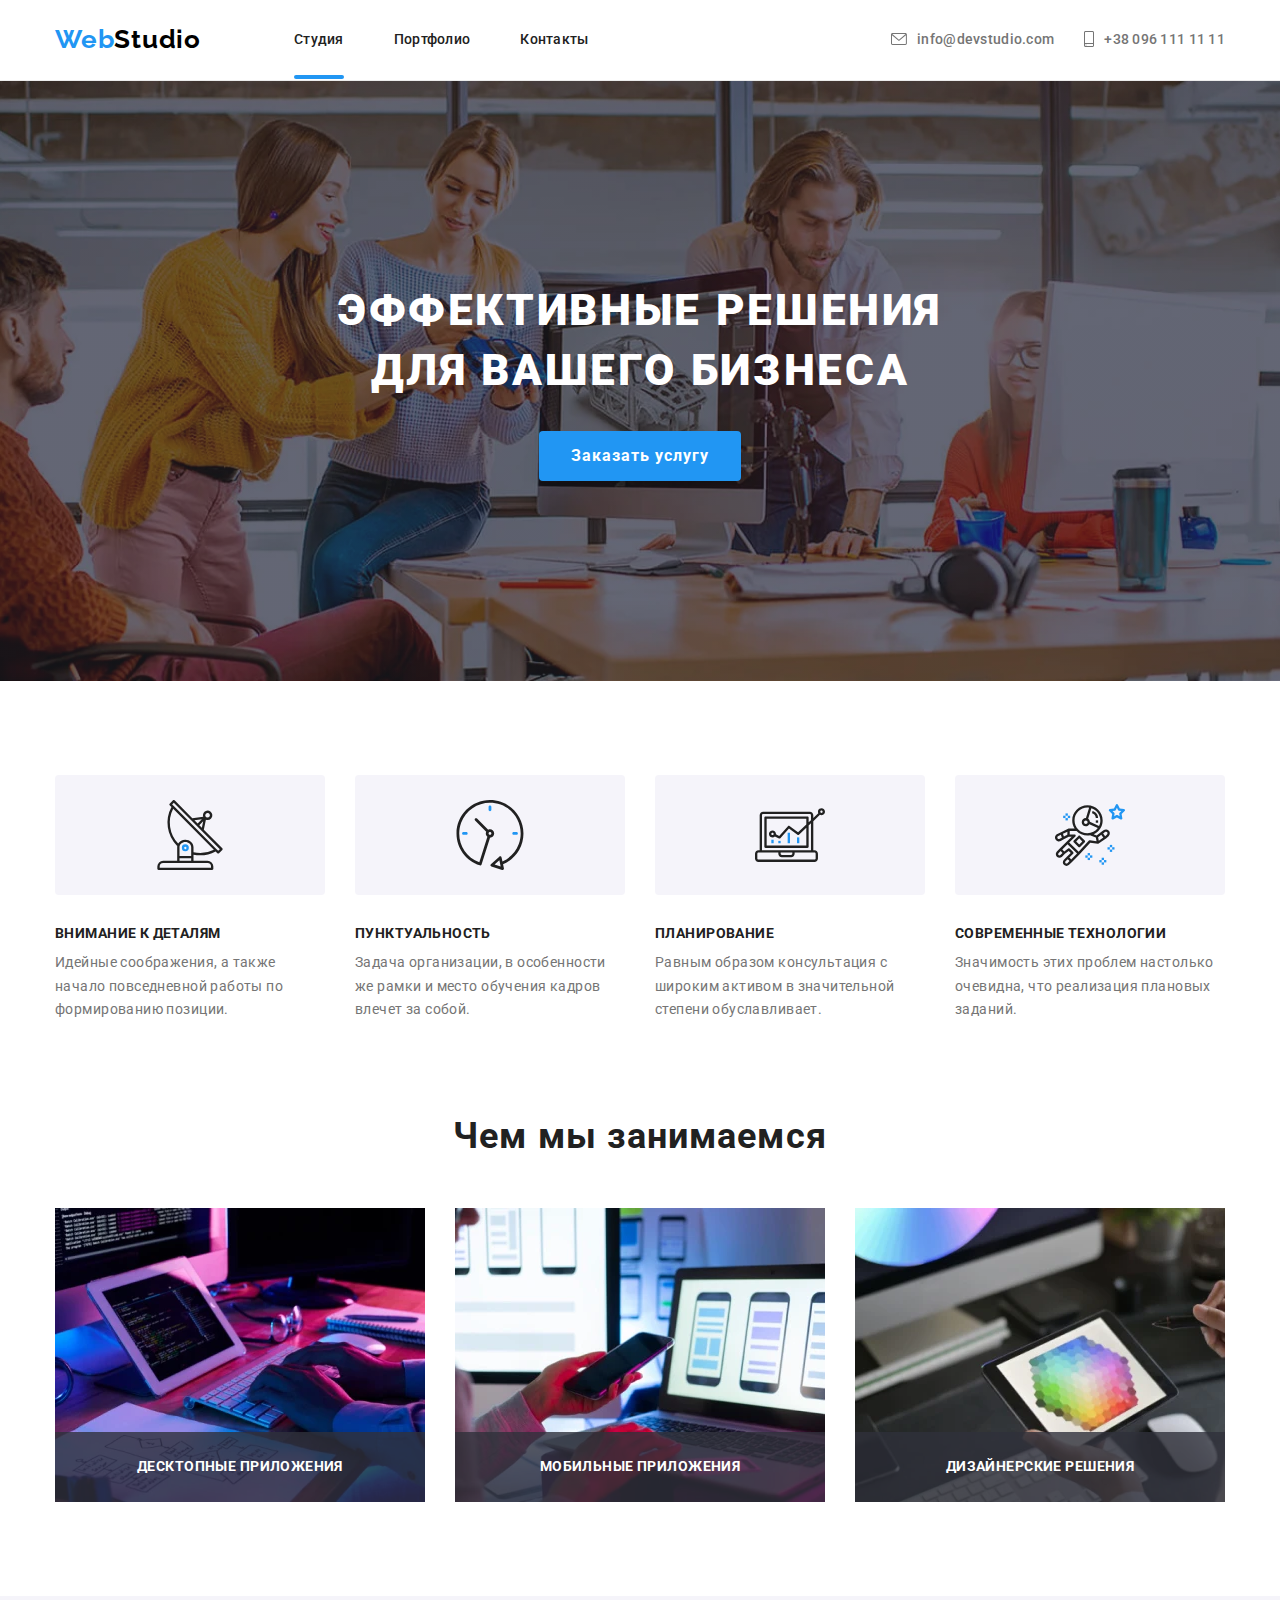
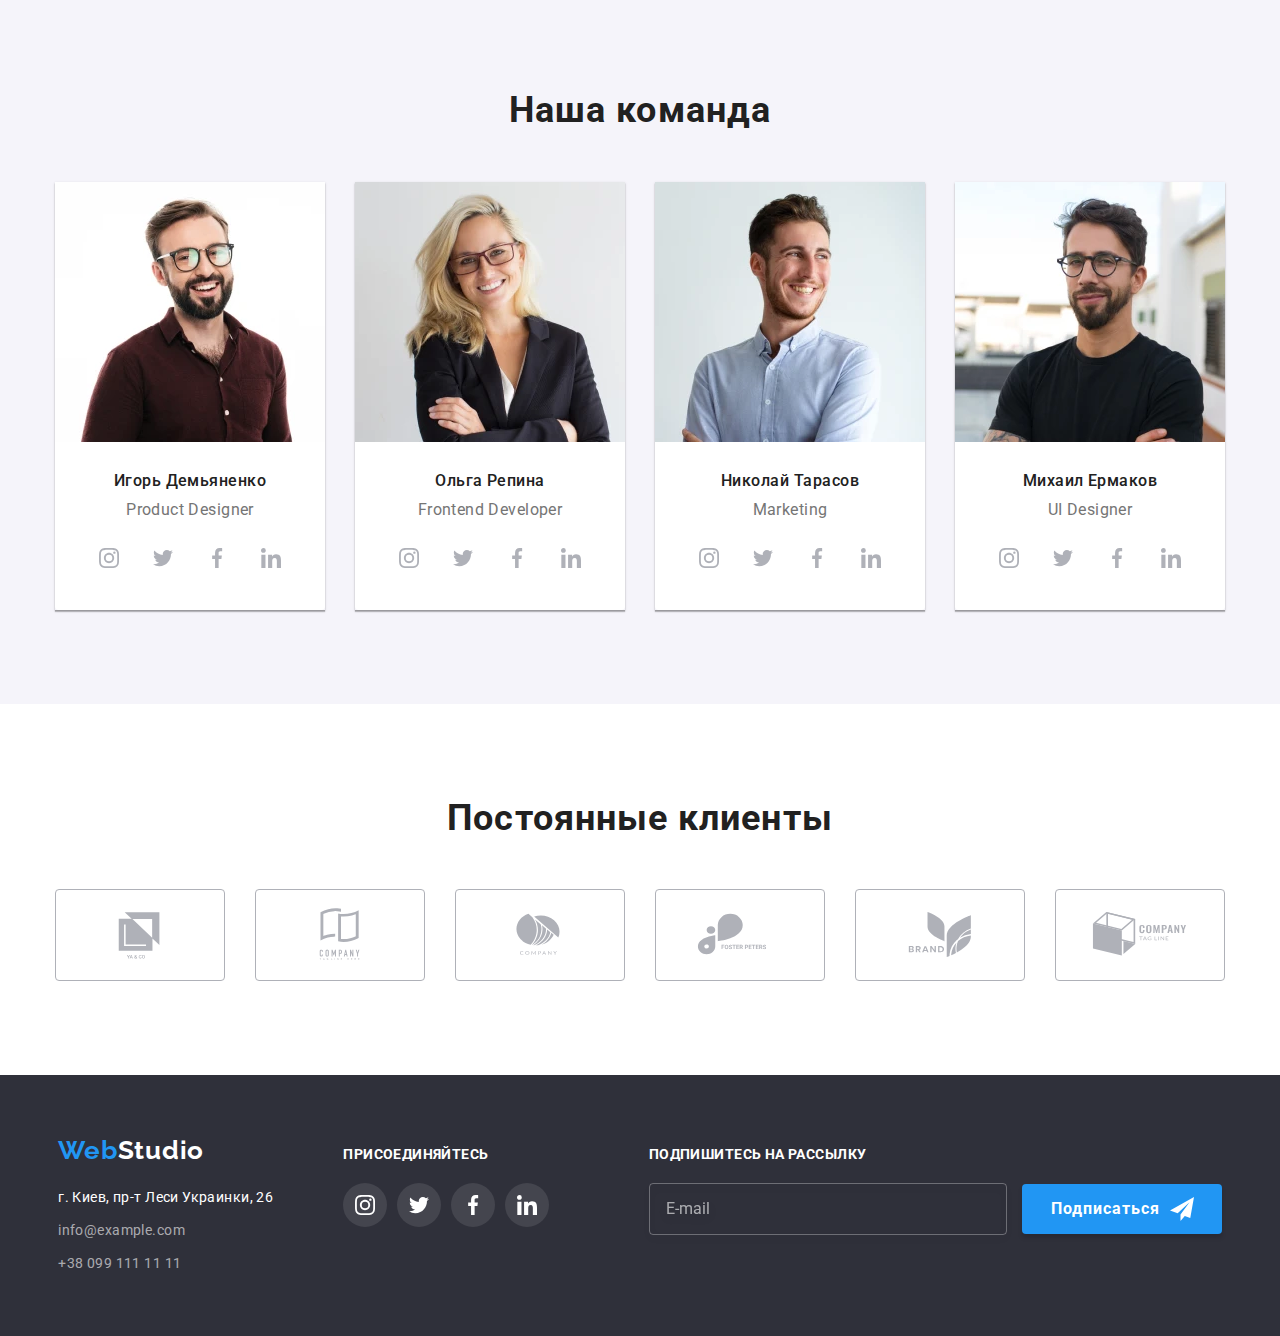
==== commit 41a9378c: "fix-mobile menu" ====
--- a/index.html
+++ b/index.html
@@ -36,27 +36,33 @@
             </li>
           </ul>
         </nav>
-        <!-- Меню контактов -->
+        <!-- Список контактов -->
         <ul class="list-no-marker contact">
           <li class="contact__item">
             <a class="link-no-decor contact__link" href="mailto:info@devstudio.com">
               <svg class="contact__icon" width="16px" height="12px">
                 <use href="./img/svg/sprite.svg#icon-envelope"></use>
               </svg>
-              info@devstudio.com
-            </a>
+              info@devstudio.com</a
+            >
           </li>
           <li class="contact__item">
             <a class="link-no-decor contact__link" href="tel:+380961111111">
               <svg class="contact__icon" width="10px" height="16px">
                 <use href="./img/svg/sprite.svg#icon-smartphone"></use>
               </svg>
-              +38 096 111 11 11
-            </a>
+              +38 096 111 11 11</a
+            >
           </li>
         </ul>
-        <!-- Кнопка бургер-меню -->
-        <button class="mobile-btn" type="button" aria-label="Кнопка мобильного меню" aria-expanded="false" data-menu-button>
+        <!-- Кнопка мобильноого меню -->
+        <button
+          class="mobile-btn"
+          type="button"
+          aria-label="Кнопка мобильного меню"
+          aria-expanded="false"
+          data-menu-button
+        >
           <svg class="mobile-btn__icon" width="40" height="40">
             <use class="mobile-btn__open" href="./img/svg/sprite.svg#icon-menu-open"></use>
             <use class="mobile-btn__close" href="./img/svg/sprite.svg#icon-menu-close"></use>
@@ -116,16 +122,29 @@
             <li class="about__item">
               <div class="about__thumb">
                 <picture>
-                  <source srcset="./img/about/programming_lg.webp    1x,
-                                  ./img/about/programming_lg@2x.webp 2x"
-                                  media="(min-width: 1200px)" type="image/webp" />
-                  <source srcset="./img/about/programming_lg.jpg    1x,
-                                  ./img/about/programming_lg@2x.jpg 2x" 
-                                  media="(min-width: 1200px)" type="image/jpeg" />
-                  <img class="about__img" src="./img/about/programming_lg.jpg" 
-                    alt="Написание програмного кода" 
+                  <source
+                    srcset="
+                      ./img/about/programming_lg.webp    1x,
+                      ./img/about/programming_lg@2x.webp 2x
+                    "
+                    media="(min-width: 1200px)"
+                    type="image/webp"
+                  />
+                  <source
+                    srcset="
+                      ./img/about/programming_lg.jpg    1x,
+                      ./img/about/programming_lg@2x.jpg 2x
+                    "
+                    media="(min-width: 1200px)"
+                    type="image/jpeg"
+                  />
+                  <img
+                    class="about__img"
+                    src="./img/about/programming_lg.jpg"
+                    alt="Написание програмного кода"
                     width="370"
-                    height="294" />
+                    height="294"
+                  />
                 </picture>
                 <p class="about__description">Десктопные приложения</p>
               </div>
@@ -133,16 +152,29 @@
             <li class="about__item">
               <div class="about__thumb">
                 <picture>
-                  <source srcset="./img/about/application_lg.webp    1x,
-                                  ./img/about/application_lg@2x.webp 2x"
-                                  media="(min-width: 1200px)" type="image/webp" />
-                  <source srcset="./img/about/application_lg.jpg    1x,
-                                  ./img/about/application_lg@2x.jpg 2x" 
-                                  media="(min-width: 1200px)" type="image/jpeg" />
-                  <img class="about__img" src="./img/about/application_lg.jpg" 
-                    alt="Разработка мобильного приложения" 
+                  <source
+                    srcset="
+                      ./img/about/application_lg.webp    1x,
+                      ./img/about/application_lg@2x.webp 2x
+                    "
+                    media="(min-width: 1200px)"
+                    type="image/webp"
+                  />
+                  <source
+                    srcset="
+                      ./img/about/application_lg.jpg    1x,
+                      ./img/about/application_lg@2x.jpg 2x
+                    "
+                    media="(min-width: 1200px)"
+                    type="image/jpeg"
+                  />
+                  <img
+                    class="about__img"
+                    src="./img/about/application_lg.jpg"
+                    alt="Разработка мобильного приложения"
                     width="370"
-                    height="294" />
+                    height="294"
+                  />
                 </picture>
                 <p class="about__description">Мобильные приложения</p>
               </div>
@@ -150,16 +182,23 @@
             <li class="about__item">
               <div class="about__thumb">
                 <picture>
-                  <source srcset="./img/about/gadget_lg.webp 1x, 
-                                  ./img/about/gadget_lg@2x.webp 2x" 
-                                  media="(min-width: 1200px)" type="image/webp" />
-                  <source srcset="./img/about/gadget_lg.jpg 1x, 
-                                  ./img/about/gadget_lg@2x.jpg 2x" 
-                                  media="(min-width: 1200px)" type="image/jpeg" />
-                  <img class="about__img" src="./img/about/gadget_lg.jpg" 
-                    alt="Держит в руке планшет" 
-                    width="370" 
-                    height="294" />
+                  <source
+                    srcset="./img/about/gadget_lg.webp 1x, ./img/about/gadget_lg@2x.webp 2x"
+                    media="(min-width: 1200px)"
+                    type="image/webp"
+                  />
+                  <source
+                    srcset="./img/about/gadget_lg.jpg 1x, ./img/about/gadget_lg@2x.jpg 2x"
+                    media="(min-width: 1200px)"
+                    type="image/jpeg"
+                  />
+                  <img
+                    class="about__img"
+                    src="./img/about/gadget_lg.jpg"
+                    alt="Держит в руке планшет"
+                    width="370"
+                    height="294"
+                  />
                 </picture>
                 <p class="about__description">Дизайнерские решения</p>
               </div>
@@ -175,28 +214,58 @@
           <ul class="list-no-marker team__list">
             <li class="team__item">
               <picture>
-                <source srcset="
-                                  ./img/team/product_designer_lg.webp    1x,
-                                  ./img/team/product_designer_lg@2x.webp 2x
-                                " media="(min-width: 1200px)" type="image/webp" />
-                <source srcset="
-                                  ./img/team/product_designer_lg.jpg    1x,
-                                  ./img/team/product_designer_lg@2x.jpg 2x
-                                " media="(min-width: 1200px)" type="image/jpeg" />
-                <source srcset="
-                                  ./img/team/product_designer_md.webp    1x,
-                                  ./img/team/product_designer_md@2x.webp 2x
-                                " media="(min-width: 768px)" type="image/webp" />
-                <source srcset="
-                                  ./img/team/product_designer_md.jpg    1x,
-                                  ./img/team/product_designer_md@2x.jpg 2x
-                                " media="(min-width: 768px)" type="image/jpeg" />
-                <source srcset="
-                                  ./img/team/product_designer_sm.webp    1x,
-                                  ./img/team/product_designer_sm@2x.webp 2x
-                                " media="(max-width: 767px)" type="image/webp" />
-                <source srcset="./img/team/product_designer_sm@2x.jpg 2x" media="(max-width: 767px)" type="image/jpeg" />
-                <img class="tiam-img" src="./img/team/product_designer_sm.jpg" alt="Игорь Демьяненко" width="270" height="260" />
+                <source
+                  srcset="
+                    ./img/team/product_designer_lg.webp    1x,
+                    ./img/team/product_designer_lg@2x.webp 2x
+                  "
+                  media="(min-width: 1200px)"
+                  type="image/webp"
+                />
+                <source
+                  srcset="
+                    ./img/team/product_designer_lg.jpg    1x,
+                    ./img/team/product_designer_lg@2x.jpg 2x
+                  "
+                  media="(min-width: 1200px)"
+                  type="image/jpeg"
+                />
+                <source
+                  srcset="
+                    ./img/team/product_designer_md.webp    1x,
+                    ./img/team/product_designer_md@2x.webp 2x
+                  "
+                  media="(min-width: 768px)"
+                  type="image/webp"
+                />
+                <source
+                  srcset="
+                    ./img/team/product_designer_md.jpg    1x,
+                    ./img/team/product_designer_md@2x.jpg 2x
+                  "
+                  media="(min-width: 768px)"
+                  type="image/jpeg"
+                />
+                <source
+                  srcset="
+                    ./img/team/product_designer_sm.webp    1x,
+                    ./img/team/product_designer_sm@2x.webp 2x
+                  "
+                  media="(max-width: 767px)"
+                  type="image/webp"
+                />
+                <source
+                  srcset="./img/team/product_designer_sm@2x.jpg 2x"
+                  media="(max-width: 767px)"
+                  type="image/jpeg"
+                />
+                <img
+                  class="tiam-img"
+                  src="./img/team/product_designer_sm.jpg"
+                  alt="Игорь Демьяненко"
+                  width="270"
+                  height="260"
+                />
               </picture>
               <div class="team__wrapper">
                 <h3 class="team__subtitle">Игорь Демьяненко</h3>
@@ -235,28 +304,58 @@
             </li>
             <li class="team__item">
               <picture>
-                <source srcset="
-                                  ./img/team/frontend_developer_lg.webp    1x,
-                                  ./img/team/frontend_developer_lg@2x.webp 2x
-                                " media="(min-width: 1200px)" type="image/webp" />
-                <source srcset="
-                                  ./img/team/frontend_developer_lg.jpg    1x,
-                                  ./img/team/frontend_developer_lg@2x.jpg 2x
-                                " media="(min-width: 1200px)" type="image/jpeg" />
-                <source srcset="
-                                  ./img/team/frontend_developer_md.webp    1x,
-                                  ./img/team/frontend_developer_md@2x.webp 2x
-                                " media="(min-width: 768px)" type="image/webp" />
-                <source srcset="
-                                  ./img/team/frontend_developer_md.jpg    1x,
-                                  ./img/team/frontend_developer_md@2x.jpg 2x
-                                " media="(min-width: 768px)" type="image/jpeg" />
-                <source srcset="
-                                  ./img/team/frontend_developer_sm.webp    1x,
-                                  ./img/team/frontend_developer_sm@2x.webp 2x
-                                " media="(max-width: 767px)" type="image/webp" />
-                <source srcset="./img/team/frontend_developer_sm@2x.jpg 2x" media="(max-width: 767px)" type="image/jpeg" />
-                <img class="tiam-img" src="./img/team/frontend_developer_sm.jpg" alt="Ольга Репина" width="270" height="260" />
+                <source
+                  srcset="
+                    ./img/team/frontend_developer_lg.webp    1x,
+                    ./img/team/frontend_developer_lg@2x.webp 2x
+                  "
+                  media="(min-width: 1200px)"
+                  type="image/webp"
+                />
+                <source
+                  srcset="
+                    ./img/team/frontend_developer_lg.jpg    1x,
+                    ./img/team/frontend_developer_lg@2x.jpg 2x
+                  "
+                  media="(min-width: 1200px)"
+                  type="image/jpeg"
+                />
+                <source
+                  srcset="
+                    ./img/team/frontend_developer_md.webp    1x,
+                    ./img/team/frontend_developer_md@2x.webp 2x
+                  "
+                  media="(min-width: 768px)"
+                  type="image/webp"
+                />
+                <source
+                  srcset="
+                    ./img/team/frontend_developer_md.jpg    1x,
+                    ./img/team/frontend_developer_md@2x.jpg 2x
+                  "
+                  media="(min-width: 768px)"
+                  type="image/jpeg"
+                />
+                <source
+                  srcset="
+                    ./img/team/frontend_developer_sm.webp    1x,
+                    ./img/team/frontend_developer_sm@2x.webp 2x
+                  "
+                  media="(max-width: 767px)"
+                  type="image/webp"
+                />
+                <source
+                  srcset="./img/team/frontend_developer_sm@2x.jpg 2x"
+                  media="(max-width: 767px)"
+                  type="image/jpeg"
+                />
+                <img
+                  class="tiam-img"
+                  src="./img/team/frontend_developer_sm.jpg"
+                  alt="Ольга Репина"
+                  width="270"
+                  height="260"
+                />
               </picture>
               <div class="team__wrapper">
                 <h3 class="team__subtitle">Ольга Репина</h3>
@@ -295,28 +394,54 @@
             </li>
             <li class="team__item">
               <picture>
-                <source srcset="
-                                  ./img/team/marketing_lg.webp 1x, 
-                                  ./img/team/marketing_lg@2x.webp 2x
-                                  " media="(min-width: 1200px)" type="image/webp" />
-                <source srcset="
-                                  ./img/team/marketing_lg.jpg 1x, 
-                                  ./img/team/marketing_lg@2x.jpg 2x
-                                  " media="(min-width: 1200px)" type="image/jpeg" />
-                <source srcset="
-                                  ./img/team/marketing_md.webp 1x, 
-                                  ./img/team/marketing_md@2x.webp 2x
-                                  " media="(min-width: 768px)" type="image/webp" />
-                <source srcset="
-                                  ./img/team/marketing_md.jpg 1x, 
-                                  ./img/team/marketing_md@2x.jpg 2x
-                                  " media="(min-width: 768px)" type="image/jpeg" />
-                <source srcset="
-                                  ./img/team/marketing_sm.webp 1x, 
-                                  ./img/team/marketing_sm@2x.webp 2x
-                                  " media="(max-width: 767px)" type="image/webp" />
-                <source srcset="./img/team/marketing_sm@2x.jpg 2x" media="(max-width: 767px)" type="image/jpeg" />
-                <img class="tiam-img" src="./img/team/marketing_sm.jpg" alt="Николай Тарасов" width="270" height="260" />
+                <source
+                  srcset="
+                  ./img/team/marketing_lg.webp 1x, 
+                  ./img/team/marketing_lg@2x.webp 2x"
+                  media="(min-width: 1200px)"
+                  type="image/webp"
+                />
+                <source
+                  srcset="
+                  ./img/team/marketing_lg.jpg 1x, 
+                  ./img/team/marketing_lg@2x.jpg 2x"
+                  media="(min-width: 1200px)"
+                  type="image/jpeg"
+                />
+                <source
+                  srcset="
+                  ./img/team/marketing_md.webp 1x, 
+                  ./img/team/marketing_md@2x.webp 2x"
+                  media="(min-width: 768px)"
+                  type="image/webp"
+                />
+                <source
+                  srcset="
+                  ./img/team/marketing_md.jpg 1x, 
+                  ./img/team/marketing_md@2x.jpg 2x"
+                  media="(min-width: 768px)"
+                  type="image/jpeg"
+                />
+                <source
+                  srcset="
+                  ./img/team/marketing_sm.webp 1x, 
+                  ./img/team/marketing_sm@2x.webp 2x"
+                  media="(max-width: 767px)"
+                  type="image/webp"
+                />
+                <source
+                  srcset="
+                  ./img/team/marketing_sm@2x.jpg 2x"
+                  media="(max-width: 767px)"
+                  type="image/jpeg"
+                />
+                <img
+                  class="tiam-img"
+                  src="./img/team/marketing_sm.jpg"
+                  alt="Николай Тарасов"
+                  width="270"
+                  height="260"
+                />
               </picture>
               <div class="team__wrapper">
                 <h3 class="team__subtitle">Николай Тарасов</h3>
@@ -355,28 +480,58 @@
             </li>
             <li class="team__item">
               <picture>
-                <source srcset="
-                                  ./img/team/ui_designer_lg.webp    1x,
-                                  ./img/team/ui_designer_lg@2x.webp 2x
-                                " media="(min-width: 1200px)" type="image/webp" />
-                <source srcset="
-                                  ./img/team/ui_designer_lg.jpg    1x,
-                                  ./img/team/ui_designer_lg@2x.jpg 2x
-                                " media="(min-width: 1200px)" type="image/jpeg" />
-                <source srcset="
-                                  ./img/team/ui_designer_md.webp    1x,
-                                  ./img/team/ui_designer_md@2x.webp 2x
-                                " media="(min-width: 768px)" type="image/webp" />
-                <source srcset="
-                                  ./img/team/ui_designer_md.jpg    1x,
-                                  ./img/team/ui_designer_md@2x.jpg 2x
-                                " media="(min-width: 768px)" type="image/jpeg" />
-                <source srcset="
-                                  ./img/team/ui_designer_sm.webp    1x,
-                                  ./img/team/ui_designer_sm@2x.webp 2x
-                                " media="(max-width: 767px)" type="image/webp" />
-                <source srcset="./img/team/ui_designer_sm@2x.jpg 2x" media="(max-width: 767px)" type="image/jpeg" />
-                <img class="tiam-img" src="./img/team/ui_designer_sm.jpg" alt="Михаил Ермаков" width="270" height="260" />
+                <source
+                  srcset="
+                    ./img/team/ui_designer_lg.webp    1x,
+                    ./img/team/ui_designer_lg@2x.webp 2x
+                  "
+                  media="(min-width: 1200px)"
+                  type="image/webp"
+                />
+                <source
+                  srcset="
+                    ./img/team/ui_designer_lg.jpg    1x,
+                    ./img/team/ui_designer_lg@2x.jpg 2x
+                  "
+                  media="(min-width: 1200px)"
+                  type="image/jpeg"
+                />
+                <source
+                  srcset="
+                    ./img/team/ui_designer_md.webp    1x,
+                    ./img/team/ui_designer_md@2x.webp 2x
+                  "
+                  media="(min-width: 768px)"
+                  type="image/webp"
+                />
+                <source
+                  srcset="
+                    ./img/team/ui_designer_md.jpg    1x,
+                    ./img/team/ui_designer_md@2x.jpg 2x
+                  "
+                  media="(min-width: 768px)"
+                  type="image/jpeg"
+                />
+                <source
+                  srcset="
+                    ./img/team/ui_designer_sm.webp    1x,
+                    ./img/team/ui_designer_sm@2x.webp 2x
+                  "
+                  media="(max-width: 767px)"
+                  type="image/webp"
+                />
+                <source
+                  srcset="./img/team/ui_designer_sm@2x.jpg 2x"
+                  media="(max-width: 767px)"
+                  type="image/jpeg"
+                />
+                <img
+                  class="tiam-img"
+                  src="./img/team/ui_designer_sm.jpg"
+                  alt="Михаил Ермаков"
+                  width="270"
+                  height="260"
+                />
               </picture>
               <div class="team__wrapper">
                 <h3 class="team__subtitle">Михаил Ермаков</h3>
@@ -416,6 +571,7 @@
           </ul>
         </div>
       </section>
+
       <!-- Секция Постоянные клиенты -->
       <section class="clients">
         <div class="container">
@@ -470,65 +626,76 @@
     <!-- Подвал сайта -->
     <footer class="footer">
       <div class="container footer__container">
-        <!-- Левая часть футера -->
-        <div class="footer__wrapper">
-          <a class="logo footer__logo" href="./index.html"
-            ><span class="logo__aсcent">Web</span>Studio</a
-          >
-          <address class="footer__address">г. Киев, пр-т Леси Украинки, 26</address>
-          <ul class="list-no-marker footer__list">
-            <li class="footer__item">
-              <a class="link-no-decor footer__link" href="mailto:info@example.com"
-                >info@example.com</a
-              >
-            </li>
-            <li class="footer__item">
-              <a class="link-no-decor footer__link" href="tel:+380991111111">+38 099 111 11 11</a>
-            </li>
-          </ul>
+        <div class="footer__first-line">
+          <!-- Левая часть футера -->
+          <div class="footer__wrapper">
+            <a class="logo footer__logo" href="./index.html"
+              ><span class="logo__aсcent">Web</span>Studio</a
+            >
+            <address class="footer__address">г. Киев, пр-т Леси Украинки, 26</address>
+            <ul class="list-no-marker footer__list">
+              <li class="footer__item">
+                <a class="link-no-decor footer__link" href="mailto:info@example.com"
+                  >info@example.com</a
+                >
+              </li>
+              <li class="footer__item">
+                <a class="link-no-decor footer__link" href="tel:+380991111111">+38 099 111 11 11</a>
+              </li>
+            </ul>
+          </div>
+          <!-- Центр футера (соцсети) -->
+          <div class="footer__wrapper-socials">
+            <p class="footer__title">присоединяйтесь</p>
+            <ul class="list-no-marker socials-list">
+              <li class="socials-list__item">
+                <a
+                  class="link-no-decor socials-list__link socials-list__link--darck-bg"
+                  href=""
+                  aria-label="Instagram"
+                >
+                  <svg class="socials-list__icon socials-list__icon--darck-bg">
+                    <use href="./img/svg/sprite.svg#icon-instagram"></use>
+                  </svg>
+                </a>
+              </li>
+              <li class="socials-list__item">
+                <a
+                  class="link-no-decor socials-list__link socials-list__link--darck-bg"
+                  href=""
+                  aria-label="Twitter"
+                >
+                  <svg class="socials-list__icon socials-list__icon--darck-bg">
+                    <use href="./img/svg/sprite.svg#icon-twitter"></use>
+                  </svg>
+                </a>
+              </li>
+              <li class="socials-list__item">
+                <a
+                  class="link-no-decor socials-list__link socials-list__link--darck-bg"
+                  href=""
+                  aria-label="Facebook"
+                >
+                  <svg class="socials-list__icon socials-list__icon--darck-bg">
+                    <use href="./img/svg/sprite.svg#icon-facebook"></use>
+                  </svg>
+                </a>
+              </li>
+              <li class="socials-list__item">
+                <a
+                  class="link-no-decor socials-list__link socials-list__link--darck-bg"
+                  href=""
+                  aria-label="Linkedin"
+                >
+                  <svg class="socials-list__icon socials-list__icon--darck-bg">
+                    <use href="./img/svg/sprite.svg#icon-linkedin"></use>
+                  </svg>
+                </a>
+              </li>
+            </ul>
+          </div>
         </div>
-        <!-- Центр футера (соцсети) -->
-        <div class="footer__wrapper-socials">
-          <p class="footer__title">присоединяйтесь</p>
-          <ul class="list-no-marker socials-list">
-            <li class="socials-list__item">
-              <a class="link-no-decor socials-list__link socials-list__link--darck-bg"
-                href=""
-                aria-label="Instagram">
-                <svg class="socials-list__icon socials-list__icon--darck-bg">
-                  <use href="./img/svg/sprite.svg#icon-instagram"></use>
-                </svg>
-              </a>
-            </li>
-            <li class="socials-list__item">
-              <a class="link-no-decor socials-list__link socials-list__link--darck-bg"
-                href=""
-                aria-label="Twitter">
-                <svg class="socials-list__icon socials-list__icon--darck-bg">
-                  <use href="./img/svg/sprite.svg#icon-twitter"></use>
-                </svg>
-              </a>
-            </li>
-            <li class="socials-list__item">
-              <a class="link-no-decor socials-list__link socials-list__link--darck-bg"
-                href=""
-                aria-label="Facebook">
-                <svg class="socials-list__icon socials-list__icon--darck-bg">
-                  <use href="./img/svg/sprite.svg#icon-facebook"></use>
-                </svg>
-              </a>
-            </li>
-            <li class="socials-list__item">
-              <a class="link-no-decor socials-list__link socials-list__link--darck-bg"
-                href=""
-                aria-label="Linkedin">
-                <svg class="socials-list__icon socials-list__icon--darck-bg">
-                  <use href="./img/svg/sprite.svg#icon-linkedin"></use>
-                </svg>
-              </a>
-            </li>
-          </ul>
-        </div>
+
         <!-- Правая часть футера (форма) -->
         <form class="form" name="subscribe">
           <label class="form__lable" for="email"> Подпишитесь на рассылку</label>
@@ -538,78 +705,24 @@
               type="email"
               name="email"
               id="email"
-              placeholder="E-mail"/>
+              placeholder="E-mail"
+            />
             <button class="button form__button" type="submit">
-              <span class="form__button-icon">Подписаться</span>
+              <span class="form__button-text">Подписаться</span>
             </button>
           </div>
         </form>
       </div>
     </footer>
-    <!-- Модальное окно -->
-    <div class="backdrop is-hidden" data-modal>
-      <div class="modal">
-        <button class="modal__button" type="button" data-modal-close>
-          <svg class="modal__close-icon" width="18" height="18">
-            <use href="./img/svg/sprite.svg#icon-close-modal"></use>
-          </svg>
-        </button>
-        <form class="form-submit">
-          <b class="form-submit__text">Оставьте свои данные, мы вам перезвоним</b>
-          <label class="form-submit__label" for="input-name"> Имя </label>
-          <div class="form-submit__wrapper">
-            <input
-              class="form-submit__input"
-              type="text"
-              name="input-name"
-              id="input-name"
-              autofocus
-            />
-            <svg class="form-submit__name-icon" width="18" height="18">
-              <use href="./img/svg/sprite.svg#icon-name"></use>
-            </svg>
-          </div>
-          <label class="form-submit__label" for="input-tel">Телефон</label>
-          <div class="form-submit__wrapper">
-            <input class="form-submit__input" type="tel" name="input-tel" id="input-tel" />
-            <svg class="form-submit__name-icon" width="18" height="18">
-              <use href="./img/svg/sprite.svg#icon-tel"></use>
-            </svg>
-          </div>
-          <label class="form-submit__label" for="input-email"> Почта </label>
-          <div class="form-submit__wrapper">
-            <input class="form-submit__input" type="email" name="input-email" id="input-email" />
-            <svg class="form-submit__name-icon" width="18" height="18">
-              <use href="./img/svg/sprite.svg#icon-email"></use>
-            </svg>
-          </div>
-          <label class="form-submit__label" for="input-textarea">Комментарий</label>
-          <textarea
-            class="form-submit__textarea"
-            name="input-textarea"
-            id="input-textarea"
-            rows="4"
-            placeholder="Введите текст"
-          ></textarea>
-          <div class="form-submit__wrapper-chb">
-            <input class="visually-hidden" type="checkbox" name="checkbox" id="checkbox" />
-            <span class="form-submit__chb-icon"></span>
-            <label class="form-submit__label-chb" for="checkbox"
-              >Соглашаюсь с рассылкой и принимаю
-              <a class="form-submit__link-chb" href="">Условия договора</a>
-            </label>
-          </div>
-          <button class="form-submit__btn" type="submit">Отправить</button>
-        </form>
-      </div>
-    </div>
     <!-- Мобильное меню -->
     <div class="mobile-menu" data-menu>
       <div class="mobile-menu__wrapper-nav">
         <nav class="mobile-nav">
           <ul class="list-no-marker mobile-nav__list">
             <li class="mobile-nav__item">
-              <a class="link-no-decor mobile-nav__link mobile-nav__link--curent" href="./index.html">Студия</a>
+              <a class="link-no-decor mobile-nav__link mobile-nav__link--curent" href="./index.html"
+                >Студия</a
+              >
             </li>
             <li class="mobile-nav__item">
               <a class="link-no-decor mobile-nav__link" href="./portfolio.html">Портфолио</a>
@@ -623,32 +736,124 @@
       <div class="mobile-menu__wrapper-bottom">
         <ul class="list-no-marker mobile-menu__list">
           <li class="mobile-menu__item">
-            <a class="link-no-decor mobile-menu__link" href="tel:+380961111111">+38 096 111 11 11</a>
+            <a class="link-no-decor mobile-menu__link" href="tel:+380961111111"
+              >+38 096 111 11 11</a
+            >
           </li>
           <li class="mobile-menu__item">
-            <a class="link-no-decor mobile-menu__link mobile-menu__link--grey"
-              href="mailto:info@devstudio.com">info@devstudio.com</a>
+            <a
+              class="link-no-decor mobile-menu__link mobile-menu__link--grey"
+              href="mailto:info@devstudio.com"
+              >info@devstudio.com</a
+            >
           </li>
         </ul>
         <ul class="list-no-marker mobile-cocials-list">
           <li class="mobile-cocials-list__item">
-            <a class="link-no-decor mobile-cocials-list__link" href="" target="_blank" noopener noreferrer>Instagram</a>
+            <a
+              class="link-no-decor mobile-cocials-list__link"
+              href=""
+              target="_blank"
+              noopener
+              noreferrer
+              >Instagram</a
+            >
           </li>
           <li class="mobile-cocials-list__item">
-            <a class="link-no-decor mobile-cocials-list__link" href="" target="_blank" noopener noreferrer>Twitter</a>
+            <a
+              class="link-no-decor mobile-cocials-list__link"
+              href=""
+              target="_blank"
+              noopener
+              noreferrer
+              >Twitter</a
+            >
           </li>
           <li class="mobile-cocials-list__item">
-            <a class="link-no-decor mobile-cocials-list__link" href="" target="_blank" noopener noreferrer>Facebook</a>
+            <a
+              class="link-no-decor mobile-cocials-list__link"
+              href=""
+              target="_blank"
+              noopener
+              noreferrer
+              >Facebook</a
+            >
           </li>
           <li class="mobile-cocials-list__item">
-            <a class="link-no-decor mobile-cocials-list__link" href="" target="_blank" noopener noreferrer>LinkedIn</a>
+            <a
+              class="link-no-decor mobile-cocials-list__link"
+              href=""
+              target="_blank"
+              noopener
+              noreferrer
+              >LinkedIn</a
+            >
           </li>
         </ul>
       </div>
     </div>
+    <!-- Модальное окно -->
+    <div class="backdrop is-hidden" data-modal>
+      <div class="contaier">
+        <div class="modal">
+          <button class="modal__button" type="button" data-modal-close>
+            <svg class="modal__close-icon" width="18" height="18">
+              <use href="./img/svg/sprite.svg#icon-close-modal"></use>
+            </svg>
+          </button>
+          <form class="form-submit">
+            <b class="form-submit__text">Оставьте свои данные, мы вам перезвоним</b>
+            <label class="form-submit__label" for="input-name"> Имя </label>
+            <div class="form-submit__wrapper">
+              <input
+                class="form-submit__input"
+                type="text"
+                name="input-name"
+                id="input-name"
+                autofocus
+              />
+              <svg class="form-submit__name-icon" width="18" height="18">
+                <use href="./img/svg/sprite.svg#icon-name"></use>
+              </svg>
+            </div>
+            <label class="form-submit__label" for="input-tel">Телефон</label>
+            <div class="form-submit__wrapper">
+              <input class="form-submit__input" type="tel" name="input-tel" id="input-tel" />
+              <svg class="form-submit__name-icon" width="18" height="18">
+                <use href="./img/svg/sprite.svg#icon-tel"></use>
+              </svg>
+            </div>
+            <label class="form-submit__label" for="input-email"> Почта </label>
+            <div class="form-submit__wrapper">
+              <input class="form-submit__input" type="email" name="input-email" id="input-email" />
+              <svg class="form-submit__name-icon" width="18" height="18">
+                <use href="./img/svg/sprite.svg#icon-email"></use>
+              </svg>
+            </div>
+            <label class="form-submit__label" for="input-textarea">Комментарий</label>
+            <textarea
+              class="form-submit__textarea"
+              name="input-textarea"
+              id="input-textarea"
+              rows="4"
+              placeholder="Введите текст"
+            ></textarea>
+            <div class="form-submit__wrapper-chb">
+              <input class="visually-hidden" type="checkbox" name="checkbox" id="checkbox" />
+              <span class="form-submit__chb-icon"></span>
+              <label class="form-submit__label-chb" for="checkbox"
+                >Соглашаюсь с рассылкой и принимаю
+                <a class="form-submit__link-chb" href="">Условия договора</a>
+              </label>
+            </div>
+            <button class="form-submit__btn" type="submit">Отправить</button>
+          </form>
+        </div>
+      </div>
+    </div>
     <!-- Подключаю скрипт модального окна -->
     <script src="./js/modal.js"></script>
-    <!-- Подключаю скрипт бургер-меню кнопка -->
+    <!-- Подключаю скрипт мобильной кнопки -->
     <script src="./js/mobile-menu.js"></script>
   </body>
 </html>
--- a/css/main.min.css
+++ b/css/main.min.css
@@ -1,2 +1,2 @@
-:root{--main-font: 'Roboto', sans-serif;--secondary-font: 'Raleway', sans-serif;--main-txt-color: #757575;--secondary-txt-color: #000000;--title-color: #212121;--icon-color: #afb1b8;--hero-bg-color: #c4c4c4;--section-bg-color: #f5f4fa;--main-bg-color: #ffffff;--footer-bg-color: #2f303a;--aсcent-color: #2196f3;--aсcent-color-hover: #188ce8;--line-header-color: #ececec;--line-wrapper-color: #eeeeee;--gradient-color: rgba(47, 48, 58, 0.4);--animation-time: 250ms}.clients__link{display:flex;align-items:center;justify-content:center}.visually-hidden{position:absolute;width:1px;height:1px;margin:-1px;border:0;padding:0;clip:rect(0 0 0 0);overflow:hidden}h1,h2,h3,h4,ul,p{margin-top:0px;margin-bottom:0px}.list-no-marker{list-style:none;padding-left:0px}.link-no-decor{text-decoration:none}img{display:block;width:100%;height:auto}body{color:var(--main-txt-color);background-color:var(--main-bg-color);font-family:var(--main-font);font-weight:400;font-size:14px;line-height:1.71;letter-spacing:0.03em}.title{margin-bottom:30px;color:var(--title-color);font-weight:700;font-size:28px;line-height:1.17;letter-spacing:0.03em;font-style:var(--secondary-font)}@media screen and (min-width: 1200px){.title{margin-bottom:50px;font-size:36px;line-height:1.16}}.button{padding:10px 32px;font-family:var(--main-font);font-weight:700;font-size:16px;line-height:1.875;letter-spacing:0.06em;color:var(--main-bg-color);background-color:var(--aсcent-color);border:none;border-radius:4px;box-shadow:0px 4px 4px rgba(0,0,0,0.15);cursor:pointer;transition:background-color 250ms cubic-bezier(0.4, 0, 0.2, 1)}.button:hover,.button:focus{background-color:var(--aсcent-color-hover)}.mobile-btn{position:relative;z-index:99;display:flex;padding:0;background-color:transparent;border:transparent;outline:transparent;cursor:pointer}@media screen and (min-width: 768px){.mobile-btn{display:none}}.mobile-btn__open{opacity:1;fill:var(--secondary-txt-color);transition:fill 250ms cubic-bezier(0.4, 0, 0.2, 1)}.mobile-btn__close{opacity:0;fill:var(--secondary-txt-color);transition:fill 250ms cubic-bezier(0.4, 0, 0.2, 1)}.mobile-btn:hover .mobile-btn__open,.mobile-btn:focus .mobile-btn__close{fill:var(--aсcent-color)}.mobile-btn.is-active .mobile-btn__open{opacity:0}.mobile-btn.is-active .mobile-btn__close{opacity:1}.container{width:1200px;padding-right:15px;padding-left:15px;margin-right:auto;margin-left:auto}@media screen and (min-width: 480px){.container{width:480px}}@media screen and (min-width: 768px){.container{width:768px}}@media screen and (min-width: 1200px){.container{width:1200px}}.logo{font-family:var(--secondary-font);font-size:24px;line-height:1.16;font-weight:700;letter-spacing:0.03em;text-decoration:none;color:var(--secondary-txt-color)}@media screen and (min-width: 768px){.logo{margin-right:88px}}@media screen and (min-width: 1200px){.logo{font-size:26px;line-height:1.19;margin-right:93px}}.logo__aсcent{color:var(--aсcent-color)}.header{padding-top:16px;padding-bottom:16px;border-bottom:1px solid var(--line-header-color)}@media screen and (min-width: 768px){.header{padding-top:21px;padding-bottom:21px}}@media screen and (min-width: 1200px){.header{padding:24px 0 25px 0}}.header__container{display:flex;align-items:center}@media screen and (max-width: 767px){.header__container{justify-content:space-between}}.mobile-nav__item:not(:last-child){margin-bottom:36px}.mobile-nav__link{font-weight:500;font-size:40px;line-height:1.17;letter-spacing:0.02em;color:var(--secondary-txt-color);transition:color 250ms cubic-bezier(0.4, 0, 0.2, 1)}.mobile-nav__link:hover,.mobile-nav__link:focus{color:var(--aсcent-color)}.mobile-nav__link--curent{color:var(--aсcent-color)}.mobile-cocials-list{display:flex;flex-wrap:wrap}.mobile-cocials-list__item:not(:last-child){margin-right:20px}.mobile-cocials-list__item:not(:last-child)::after{position:absolute;margin-left:10px;content:'';width:1px;height:22px;background-color:rgba(33,33,33,0.2)}.mobile-cocials-list__link{font-weight:500;font-size:18px;line-height:1.22;letter-spacing:0.02em;color:var(--aсcent-color)}.no-scroll{overflow-y:hidden}.mobile-menu{display:flex;flex-direction:column;justify-content:space-between;position:fixed;top:0;left:0;width:100vw;height:100vh;padding:40px 48px;background-color:var(--main-bg-color);transform:translateX(100);visibility:hidden;pointer-events:none;transition:transform 250ms cubic-bezier(0.4, 0, 0.2, 1)}.mobile-menu__list{margin-bottom:32px}.mobile-menu__item:not(:last-child){margin-bottom:32px}.mobile-menu__link{font-weight:500;font-size:25px;line-height:1.17;letter-spacing:0.02em;color:var(--aсcent-color);transition:color 250ms cubic-bezier(0.4, 0, 0.2, 1)}@media screen and (min-width: 393px){.mobile-menu__link{font-size:34px}}.mobile-menu__link--grey{font-size:24px;line-height:1.16;color:#757575}.mobile-menu__link:hover,.mobile-menu__link:focus{color:var(--aсcent-color)}.mobile-menu.is-active{transform:translateX(0);visibility:visible;pointer-events:initial}.mobile-menu.is-open{transform:translateX(0);visibility:visible;pointer-events:initial}.nav__list{display:flex;align-items:center}@media screen and (max-width: 767.5px){.nav__list{display:none}}.nav__item:not(:last-child){margin-right:50px}.nav__link{color:var(--title-color);font-weight:500;line-height:1.14;letter-spacing:0.02em;padding:32px 0;transition:color 250ms cubic-bezier(0.4, 0, 0.2, 1)}.nav__link:hover,.nav__link:focus{color:var(--aсcent-color)}.nav__link--current{position:relative}.nav__link--current::after{position:absolute;bottom:0;content:'';display:block;width:100%;height:4px;border-radius:2px;background-color:var(--aсcent-color)}.contact{display:flex;flex-direction:column;margin-left:auto}@media screen and (max-width: 767px){.contact{display:none}}@media screen and (min-width: 1200px){.contact{flex-direction:row;align-items:center}}.contact__item{font-weight:500}@media screen and (max-width: 1199px){.contact__item:not(:last-child){margin-bottom:10px}}@media screen and (min-width: 1200px){.contact__item:not(:last-child){margin-right:30px}}.contact__link{display:flex;align-items:center;color:var(--main-txt-color);transition:color 250ms cubic-bezier(0.4, 0, 0.2, 1)}@media screen and (min-width: 1200px){.contact__link{font-size:14px;line-height:16px}}.contact__link:hover,.contact__link:focus{color:var(--aсcent-color)}.contact__icon{margin-right:10px;fill:currentColor}.hero{text-align:center;padding-top:118px;padding-bottom:118px;background-color:var(--hero-bg-color);background-position:center;background-size:cover;background-repeat:no-repeat;background-image:linear-gradient(rgba(47,48,58,0.4), rgba(47,48,58,0.4)),url(../img/hero/hero_sm.jpg);background-image:linear-gradient(rgba(47,48,58,0.4), rgba(47,48,58,0.4)),-webkit-image-set(url(../img/hero/hero_sm.webp) 1x)}@media screen and (min-device-pixel-ratio: 2), screen and (-moz-min-device-pixel-ratio: 2), screen and (-o-min-device-pixel-ratio: 2 / 1), screen and (-webkit-min-device-pixel-ratio: 2), screen and (min-resolution: 192dpi), screen and (min-resolution: 2dppx){.hero{background-image:linear-gradient(rgba(47,48,58,0.4), rgba(47,48,58,0.4)),url(../img/hero/hero_sm@2x.jpg);background-image:linear-gradient(rgba(47,48,58,0.4), rgba(47,48,58,0.4)),-webkit-image-set(url(../img/hero/hero_sm@2x.webp) 2x)}}@media screen and (min-width: 768px){.hero{background-image:linear-gradient(rgba(47,48,58,0.4), rgba(47,48,58,0.4)),url(../img/hero/hero_md.jpg);background-image:linear-gradient(rgba(47,48,58,0.4), rgba(47,48,58,0.4)),-webkit-image-set(url(../img/hero/hero_md.webp) 1x)}}@media screen and (min-width: 768px) and (min-device-pixel-ratio: 2), screen and (min-width: 768px) and (-moz-min-device-pixel-ratio: 2), screen and (min-width: 768px) and (-o-min-device-pixel-ratio: 2 / 1), screen and (min-width: 768px) and (-webkit-min-device-pixel-ratio: 2), screen and (min-width: 768px) and (min-resolution: 192dpi), screen and (min-width: 768px) and (min-resolution: 2dppx){.hero{background-image:linear-gradient(rgba(47,48,58,0.4), rgba(47,48,58,0.4)),url(../img/hero/hero_md@2x.jpg);background-image:linear-gradient(rgba(47,48,58,0.4), rgba(47,48,58,0.4)),-webkit-image-set(url(../img/hero/hero_md@2x.webp) 2x)}}@media screen and (min-width: 1200px){.hero{background-image:linear-gradient(rgba(47,48,58,0.4), rgba(47,48,58,0.4)),url(../img/hero/hero_lg.jpg);background-image:linear-gradient(rgba(47,48,58,0.4), rgba(47,48,58,0.4)),-webkit-image-set(url(../img/hero/hero_lg.webp) 1x)}}@media screen and (min-width: 1200px) and (min-device-pixel-ratio: 2), screen and (min-width: 1200px) and (-moz-min-device-pixel-ratio: 2), screen and (min-width: 1200px) and (-o-min-device-pixel-ratio: 2 / 1), screen and (min-width: 1200px) and (-webkit-min-device-pixel-ratio: 2), screen and (min-width: 1200px) and (min-resolution: 192dpi), screen and (min-width: 1200px) and (min-resolution: 2dppx){.hero{background-image:linear-gradient(rgba(47,48,58,0.4), rgba(47,48,58,0.4)),url(../img/hero/hero_lg@2x.jpg);background-image:linear-gradient(rgba(47,48,58,0.4), rgba(47,48,58,0.4)),-webkit-image-set(url(../img/hero/hero_lg@2x.webp) 2x)}}@media screen and (min-width: 1200px){.hero{padding-top:200px;padding-bottom:200px}}.hero__title{color:var(--main-bg-color);margin-bottom:30px;font-weight:900;font-size:26px;line-height:1.61;letter-spacing:0.06em;text-transform:uppercase;text-align:center}@media screen and (min-width: 1199px){.hero__title{font-size:44px;line-height:1.36;letter-spacing:.06em}}.feature{padding-top:60px;padding-bottom:60px}@media screen and (min-width: 1200px){.feature{padding-top:94px;padding-bottom:94px}}@media screen and (max-width: 767.5px){.feature__list{max-width:450px;margin-left:auto;margin-right:auto}}@media screen and (min-width: 768px){.feature__list{display:flex;flex-wrap:wrap;gap:30px}}.feature__subtitle{margin-bottom:10px;color:var(--title-color);font-weight:700;font-size:14px;line-height:16px;text-transform:uppercase}@media screen and (max-width: 767.5px){.feature__subtitle{text-align:center}}@media screen and (max-width: 767px){.feature__item{margin-bottom:30px}}@media screen and (min-width: 768px) and (max-width: 1199px){.feature__item{width:354px}}@media screen and (min-width: 1200px){.feature__item{width:270px}}.feature__antenna::before,.feature__clock::before,.feature__diagram::before,.feature__astronaut::before{content:'';display:block;width:100%;height:120px;margin-bottom:30px;border-radius:4px;background-color:var(--section-bg-color);background-position:center;background-repeat:no-repeat;background-size:70px}.feature__antenna::before{background-image:url(../img/svg/antenna.svg)}.feature__clock::before{background-image:url(../img/svg/clock.svg)}.feature__diagram::before{background-image:url(../img/svg/diagram.svg)}.feature__astronaut::before{background-image:url(../img/svg/astronaut.svg)}.about{display:none;padding-bottom:94px;text-align:center}@media screen and (min-width: 1200px){.about{display:block}}.about__list{display:flex}.about__item:not(:last-child){margin-right:30px}.about__thumb{position:relative}.about__description{width:100%;position:absolute;bottom:0;padding:27px 0;font-weight:700;font-size:14px;line-height:1.14;text-align:center;letter-spacing:0.03em;text-transform:uppercase;color:var(--main-bg-color);background-color:rgba(48,49,59,0.8)}.team{padding-top:60px;padding-bottom:60px;text-align:center;background-color:var(--section-bg-color)}@media screen and (min-width: 1200px){.team{padding-top:94px;padding-bottom:94px}}@media screen and (max-width: 767px){.team__list{max-width:450px;margin-left:auto;margin-right:auto}}@media screen and (min-width: 768px) and (max-width: 1199px){.team__list{display:flex;flex-wrap:wrap;gap:30px}}@media screen and (min-width: 1200px){.team__list{display:flex}}.team__item{box-shadow:0px 1px 3px rgba(0,0,0,0.12),0px 1px 1px rgba(0,0,0,0.14),0px 2px 1px rgba(0,0,0,0.2)}@media screen and (max-width: 767px){.team__item:not(:last-child){margin-bottom:30px}}@media screen and (min-width: 768px) and (max-width: 1199px){.team__item{width:354px}}@media screen and (min-width: 1200px){.team__item:not(:last-child){margin-right:30px}}.team__wrapper{background-color:var(--main-bg-color);padding-top:30px;padding-bottom:24px;border-radius:0px 0px 4px 4px}@media screen and (min-width: 1200px){.team__wrapper{padding-bottom:30px}}.team__subtitle{margin-bottom:10px;font-weight:500;font-size:16px;line-height:1.18;text-align:center;letter-spacing:0.03em;color:var(--title-color)}.team__description{font-weight:400;font-size:16px;line-height:1.18;text-align:center;margin-bottom:16px}.socials-list{display:flex;justify-content:center;align-items:center}.socials-list__item:not(:last-child){margin-right:10px}.socials-list__link{display:flex;justify-content:center;align-items:center;width:44px;height:44px;background-color:var(--main-bg-color);border-radius:50%;transition:background-color 250ms cubic-bezier(0.4, 0, 0.2, 1)}.socials-list__link:hover,.socials-list__link:focus{background-color:var(--aсcent-color)}.socials-list__link--darck-bg{background-color:rgba(255,255,255,0.1)}.socials-list__icon{width:20px;height:20px;fill:var(--icon-color);transition:fill 250ms cubic-bezier(0.4, 0, 0.2, 1)}.socials-list__icon--darck-bg{width:20px;height:20px;fill:var(--main-bg-color)}.socials-list__link:hover .socials-list__icon,.socials-list__link:focus .socials-list__icon{fill:var(--main-bg-color)}.clients{padding-top:60px;padding-bottom:60px;text-align:center}@media screen and (min-width: 1200px){.clients{padding-top:94px;padding-bottom:94px}}.clients__list{display:flex;flex-wrap:wrap;justify-content:center;margin:-15px}.clients__item{width:calc((100% / 2 - 2 * 15px));margin:15px}@media screen and (min-width: 768px){.clients__item{width:calc((100% / 3 - 2 * 15px))}}@media screen and (min-width: 1200px){.clients__item{width:calc((100% / 6 - 2 * 15px))}}.clients__link{height:92px;border:1px solid var(--icon-color);border-radius:4px;transition:border-color 250ms cubic-bezier(0.4, 0, 0.2, 1)}.clients__link:hover,.clients__link:focus{border-color:var(--aсcent-color)}.clients__link:hover .clients__icon,.clients__link:focus .clients__icon{fill:var(--aсcent-color)}.clients__icon{fill:var(--icon-color);transition:fill 250ms cubic-bezier(0.4, 0, 0.2, 1)}.examples{padding-top:94px;padding-bottom:94px}@media screen and (min-width: 1200px){.examples{padding-top:94px;padding-bottom:94px}}.list-filter{display:flex}@media screen and (max-width: 767px){.list-filter{flex-wrap:wrap;margin-right:-8px;margin-bottom:-15px}}@media screen and (min-width: 768px){.list-filter{justify-content:center;margin-bottom:50px}}@media screen and (max-width: 767px){.list-filter__item{margin-right:8px;margin-bottom:15px}}.list-filter__item:not(:last-child){margin-right:8px}.list-filter__button{padding:6px 22px;font-weight:500;font-size:16px;line-height:1.63;letter-spacing:0.03em;text-align:center;color:var(--title-color);background-color:var(--section-bg-color);border:none;border-radius:4px;cursor:pointer;transition:background-color 250ms cubic-bezier(0.4, 0, 0.2, 1),box-shadow 250ms cubic-bezier(0.4, 0, 0.2, 1),color 250ms cubic-bezier(0.4, 0, 0.2, 1)}.list-filter__button:hover,.list-filter__button:focus{color:var(--main-bg-color);background-color:var(--aсcent-color);box-shadow:0px 3px 1px rgba(0,0,0,0.1),0px 1px 2px rgba(0,0,0,0.08),0px 2px 2px rgba(0,0,0,0.12)}@media screen and (max-width: 767px){.cards-list{margin-top:40px}}@media screen and (min-width: 768px){.cards-list{display:flex;flex-wrap:wrap;gap:30px}}@media screen and (max-width: 767px){.cards-list__item:not(:last-child){margin-bottom:30px}}@media screen and (min-width: 768px){.cards-list__item{width:354px}}@media screen and (min-width: 1200px){.cards-list__item{width:370px}}.cards-list__link{display:block;transition:box-shadow 250ms cubic-bezier(0.4, 0, 0.2, 1)}.cards-list__link:hover,.cards-list__link:focus{box-shadow:0px 1px 1px rgba(0,0,0,0.12),0px 4px 4px rgba(0,0,0,0.06),1px 4px 6px rgba(0,0,0,0.16)}.cards-list__thumb{position:relative;overflow:hidden}.cards-list__meta{display:flex;align-items:center;position:absolute;bottom:0;width:100%;height:100%;padding:24px 24px;font-size:14px;line-height:1.56;color:var(--main-bg-color);background-color:rgba(33,150,243,0.9);transform:translateY(101%);transition:transform 250ms cubic-bezier(0.4, 0, 0.2, 1)}@media screen and (min-width: 375px){.cards-list__meta{font-size:18px}}.cards-list__link:hover .cards-list__meta,.cards-list__link:focus .cards-list__meta{transform:translateY(0%)}.cards-list__subtitle{margin-bottom:4px;font-weight:700;font-size:18px;line-height:2;letter-spacing:0.05em;color:var(--title-color)}@media screen and (min-width: 768px) and (max-width: 1199px){.cards-list__subtitle{letter-spacing:0}}.cards-list__descriptions{color:var(--main-txt-color);font-size:16px;line-height:1.875}.cards-list__wrapper{box-sizing:border-box;border-right:1px solid var(--line-wrapper-color);border-bottom:1px solid var(--line-wrapper-color);border-left:1px solid var(--line-wrapper-color);padding:20px 24px}.footer{padding-top:60px;padding-bottom:60px;background-color:var(--footer-bg-color)}.footer__container{display:flex;align-items:baseline}@media screen and (max-width: 1199px){.footer__container{flex-direction:column;text-align:center}}.footer__first-line{margin-left:auto;margin-right:auto}@media screen and (min-width: 768px){.footer__first-line{display:flex;align-items:baseline}}@media screen and (min-width: 768px) and (min-width: 768px) and (max-width: 1199.5px){.footer__first-line{gap:165px}}@media screen and (max-width: 1199.5px){.footer__first-line{margin-bottom:60px}}@media screen and (max-width: 767.5px){.footer__wrapper{margin-bottom:60px}}@media screen and (min-width: 1200px){.footer__wrapper{margin-right:70px}}.footer__link{color:rgba(255,255,255,0.6);font-weight:400;font-size:14px;line-height:1.71}.footer__logo{display:inline-block;margin-bottom:20px;margin-right:0px;text-decoration:none;color:var(--main-bg-color)}.footer__address{margin-bottom:9px;font-weight:400;font-size:14px;font-style:normal;line-height:1.71;color:var(--main-bg-color)}.footer__item:not(:last-child){margin-bottom:9px}@media screen and (min-width: 1200px){.footer__wrapper-socials{margin-right:93px}}.footer__title{font-weight:700;font-size:14px;line-height:1.14;letter-spacing:0.03em;text-transform:uppercase;color:var(--main-bg-color);margin-bottom:20px}.form{margin-left:auto;margin-right:auto}.form__lable{display:block;margin-bottom:20px;font-weight:700;font-size:14px;line-height:1.14;text-transform:uppercase;color:var(--main-bg-color)}@media screen and (max-width: 1199px){.form__wrapper{display:flex;align-items:center;justify-content:center;flex-direction:column}}.form__input-mail{width:290px;margin-bottom:20px;padding:15px 16px;font-size:16px;line-height:1.25;color:var(--main-bg-color);background-color:transparent;border:1px solid rgba(255,255,255,0.3);filter:drop-shadow(0px 4px 4px rgba(0,0,0,0.15));border-radius:4px}.form__input-mail::placeholder{font-size:16px;line-height:1.25;color:rgba(255,255,255,0.6)}@media screen and (min-width: 480px) and (max-width: 1199px){.form__input-mail{width:450px}}@media screen and (min-width: 1200px){.form__input-mail{width:358px;margin-right:12px}}.form__button{padding:10px 28px 10px 29px}.form__button-icon{display:flex;align-items:center}.form__button-icon::after{content:'';display:flex;width:24px;height:24px;background-image:url(../img/svg/subscribe.svg);margin-left:10px}.backdrop{position:fixed;top:0;left:0;width:100%;height:100%;background-color:rgba(0,0,0,0.2);opacity:1;transition:opacity 250ms cubic-bezier(0.4, 0, 0.2, 1);z-index:100}.backdrop.is-hidden{opacity:0;pointer-events:none}.is-hidden .modal{transform:translate(-50%, -50%) scale(1.1);transition:transform 250ms cubic-bezier(0.4, 0, 0.2, 1)}.modal{position:absolute;top:50%;left:50%;transform:translate(-50%, -50%);transform:translate(-50%, -50%) scale(1);transition:transform 250ms cubic-bezier(0.4, 0, 0.2, 1);width:320px;height:568px;background-color:var(--main-bg-color);box-shadow:0px 1px 3px rgba(0,0,0,0.12),0px 1px 1px rgba(0,0,0,0.14),0px 2px 1px rgba(0,0,0,0.2);border-radius:4px}@media screen and (min-width: 480px){.modal{min-width:450px;height:609px}}@media screen and (min-width: 1200px){.modal{min-width:528px;height:581px}}.modal__button{position:absolute;top:8px;right:8px;display:flex;justify-content:center;align-items:center;width:30px;height:30px;border-radius:50%;border:1px solid rgba(0,0,0,0.1);background-color:var(--main-bg-color);cursor:pointer}.modal__close-icon{transition:fill 250ms cubic-bezier(0.4, 0, 0.2, 1)}.modal__button:hover .modal__close-icon,.modal__button:focus .modal__close-icon{fill:var(--aсcent-color)}.form-submit{display:flex;flex-direction:column;padding:35px}@media screen and (min-width: 480px){.form-submit{padding:40px}}.form-submit__text{margin-bottom:12px;font-weight:700;font-size:18px;line-height:1.15;text-align:center;letter-spacing:0.03em;color:var(--title-color)}@media screen and (min-widh: 480px){.form-submit__text{font-size:18px}}.form-submit__wrapper{position:relative}.form-submit__name-icon{position:absolute;top:11px;left:12px}.form-submit__label{margin-bottom:4px;font-weight:400;font-size:12px;line-height:1.167;letter-spacing:0.01em;color:var(--main-txt-color)}.form-submit__input{width:100%;height:40px;margin-bottom:10px;padding:11px 11px 11px 42px;font-weight:400;font-size:14px;line-height:1.14;letter-spacing:0.01em;border:1px solid rgba(33,33,33,0.2);box-sizing:border-box;border-radius:4px;transition:border-color 250ms cubic-bezier(0.4, 0, 0.2, 1);outline:none}.form-submit__name-icon{transition:fill 250ms cubic-bezier(0.4, 0, 0.2, 1)}.form-submit__input:focus,.form-submit__textarea:focus,.form-submit__input:focus+.form-submit__name-icon{border-color:var(--aсcent-color);fill:var(--aсcent-color)}.form-submit__textarea{height:120px;padding:12px 16px;margin-bottom:10px;border:1px solid rgba(33,33,33,0.2);box-sizing:border-box;border-radius:4px;resize:none;transition:border-color 250ms cubic-bezier(0.4, 0, 0.2, 1);outline:none}@media screen and (min-widh: 480px){.form-submit__textarea{margin-bottom:20px}}.form-submit__textarea::placeholder{font-weight:400;font-size:14px;line-height:1.16;letter-spacing:0.01em;color:rgba(117,117,117,0.5)}.form-submit__wrapper-chb{display:flex;align-items:center;margin-bottom:20px}@media screen and (min-widh: 480px){.form-submit__wrapper-chb{margin-bottom:30px}}.form-submit__chb-icon{display:inline-flex;width:16px;height:15px;margin-right:7px;border:2px solid var(--title-color);border-radius:2px;transition:background-color 250ms cubic-bezier(0.4, 0, 0.2, 1),border-color 250ms cubic-bezier(0.4, 0, 0.2, 1)}.visually-hidden:checked+.form-submit__chb-icon{background-color:var(--aсcent-color);background-image:url(../img/svg/checkbox.svg);background-position:center;background-origin:border-box;border-color:var(--aсcent-color)}.form-submit__label-chb,.form-submit__link-chb{font-weight:400;font-size:12px;line-height:1.15;letter-spacing:0.03em;color:var(--main-txt-color)}@media screen and (min-widh: 480px){.form-submit__label-chb,.form-submit__link-chb{line-height:1.71}}@media screen and (min-width: 1200px){.form-submit__label-chb,.form-submit__link-chb{font-size:14px}}.form-submit__link-chb{text-decoration-line:underline;color:#2196f3}.form-submit__btn{margin-left:auto;margin-right:auto;padding:10px 56px;font-weight:700;font-size:16px;line-height:1.88;text-align:center;letter-spacing:0.06em;color:var(--main-bg-color);background-color:var(--aсcent-color);box-shadow:0px 4px 4px rgba(0,0,0,0.15);border:none;border-radius:4px;cursor:pointer;transition:background-color 250ms cubic-bezier(0.4, 0, 0.2, 1)}.form-submit__btn:hover,.form-submit__btn:focus{background-color:var(--aсcent-color-hover)}
+:root{--main-font: 'Roboto', sans-serif;--secondary-font: 'Raleway', sans-serif;--main-txt-color: #757575;--secondary-txt-color: #000000;--title-color: #212121;--icon-color: #afb1b8;--hero-bg-color: #c4c4c4;--section-bg-color: #f5f4fa;--main-bg-color: #ffffff;--footer-bg-color: #2f303a;--aсcent-color: #2196f3;--aсcent-color-hover: #188ce8;--line-header-color: #ececec;--line-wrapper-color: #eeeeee;--gradient-color: rgba(47, 48, 58, 0.4);--animation-time: 250ms}.clients__link{display:flex;align-items:center;justify-content:center}.visually-hidden{position:absolute;width:1px;height:1px;margin:-1px;border:0;padding:0;clip:rect(0 0 0 0);overflow:hidden}h1,h2,h3,h4,ul,p{margin-top:0px;margin-bottom:0px}.list-no-marker{list-style:none;padding-left:0px}.link-no-decor{text-decoration:none}img{display:block;width:100%;height:auto}body{color:var(--main-txt-color);background-color:var(--main-bg-color);font-family:var(--main-font);font-weight:400;font-size:14px;line-height:1.71;letter-spacing:0.03em}.title{margin-bottom:30px;color:var(--title-color);font-weight:700;font-size:28px;line-height:1.17;letter-spacing:0.03em;font-style:var(--secondary-font)}@media screen and (min-width: 1200px){.title{margin-bottom:50px;font-size:36px;line-height:1.16}}.button{padding:10px 32px;font-family:var(--main-font);font-weight:700;font-size:16px;line-height:1.875;letter-spacing:0.06em;color:var(--main-bg-color);background-color:var(--aсcent-color);border:none;border-radius:4px;box-shadow:0px 4px 4px rgba(0,0,0,0.15);cursor:pointer;transition:background-color 250ms cubic-bezier(0.4, 0, 0.2, 1)}.button:hover,.button:focus{background-color:var(--aсcent-color-hover)}.mobile-btn{position:relative;z-index:99;display:flex;padding:0;background-color:transparent;border:transparent;outline:transparent;cursor:pointer}@media screen and (min-width: 768px){.mobile-btn{display:none}}.mobile-btn__open{opacity:1;fill:var(--secondary-txt-color);transition:fill 250ms cubic-bezier(0.4, 0, 0.2, 1)}.mobile-btn__close{opacity:0;fill:var(--secondary-txt-color);transition:fill 250ms cubic-bezier(0.4, 0, 0.2, 1)}.mobile-btn:hover .mobile-btn__open,.mobile-btn:focus .mobile-btn__close{fill:var(--aсcent-color)}.mobile-btn.is-active .mobile-btn__open{opacity:0}.mobile-btn.is-active .mobile-btn__close{opacity:1}.container{width:100%;padding-right:15px;padding-left:15px;margin-right:auto;margin-left:auto}@media screen and (min-width: 480px){.container{width:480px}}@media screen and (min-width: 768px){.container{width:768px}}@media screen and (min-width: 1200px){.container{width:1200px}}.logo{font-family:var(--secondary-font);font-size:24px;line-height:1.16;font-weight:700;letter-spacing:0.03em;text-decoration:none;color:var(--secondary-txt-color)}@media screen and (min-width: 768px){.logo{margin-right:88px}}@media screen and (min-width: 1200px){.logo{font-size:26px;line-height:1.19;margin-right:93px}}.logo__aсcent{color:var(--aсcent-color)}.header{padding-top:16px;padding-bottom:16px;border-bottom:1px solid var(--line-header-color)}@media screen and (min-width: 768px){.header{padding-top:21px;padding-bottom:21px}}@media screen and (min-width: 1200px){.header{padding:24px 0 25px 0}}.header__container{display:flex;align-items:center}@media screen and (max-width: 767.5px){.header__container{justify-content:space-between}}.mobile-nav__item:not(:last-child){margin-bottom:36px}.mobile-nav__link{font-weight:500;font-size:40px;line-height:1.17;letter-spacing:0.02em;color:var(--secondary-txt-color);transition:color 250ms cubic-bezier(0.4, 0, 0.2, 1)}.mobile-nav__link:hover,.mobile-nav__link:focus{color:var(--aсcent-color)}.mobile-nav__link--curent{color:var(--aсcent-color)}.mobile-cocials-list{display:flex}.mobile-cocials-list__item:not(:last-child){margin-right:20px}.mobile-cocials-list__item:not(:last-child)::after{position:absolute;margin-left:10px;content:'';width:1px;height:22px;background-color:rgba(33,33,33,0.2)}.mobile-cocials-list__link{font-weight:500;font-size:18px;line-height:1.22;letter-spacing:0.02em;color:var(--aсcent-color)}.no-scroll{overflow-y:hidden}.mobile-menu{display:flex;flex-direction:column;justify-content:space-between;position:fixed;top:0;left:0;width:100vw;height:100vh;padding:48px 40px;background-color:var(--main-bg-color);transform:translateX(100);visibility:hidden;pointer-events:none;transition:transform 250ms cubic-bezier(0.4, 0, 0.2, 1)}.mobile-menu__list{margin-bottom:32px}.mobile-menu__item:not(:last-child){margin-bottom:32px}.mobile-menu__link{font-weight:500;font-size:25px;line-height:1.17;letter-spacing:0.02em;color:var(--aсcent-color);transition:color 250ms cubic-bezier(0.4, 0, 0.2, 1)}@media screen and (min-width: 393px){.mobile-menu__link{font-size:34px}}.mobile-menu__link--grey{font-size:24px;line-height:1.16;color:#757575}.mobile-menu__link:hover,.mobile-menu__link:focus{color:var(--aсcent-color)}.mobile-menu.is-active{transform:translateX(0);visibility:visible;pointer-events:initial}.mobile-menu.is-open{transform:translateX(0);visibility:visible;pointer-events:initial}.nav__list{display:flex;align-items:center}@media screen and (max-width: 767.5px){.nav__list{display:none}}.nav__item:not(:last-child){margin-right:50px}.nav__link{color:var(--title-color);font-weight:500;line-height:1.14;letter-spacing:0.02em;padding:32px 0;transition:color 250ms cubic-bezier(0.4, 0, 0.2, 1)}.nav__link:hover,.nav__link:focus{color:var(--aсcent-color)}.nav__link--current{position:relative}.nav__link--current::after{position:absolute;bottom:0;content:'';display:block;width:100%;height:4px;border-radius:2px;background-color:var(--aсcent-color)}.contact{display:flex;flex-direction:column;margin-left:auto}@media screen and (max-width: 767.5px){.contact{display:none}}@media screen and (min-width: 1200px){.contact{flex-direction:row;align-items:center}}.contact__item{font-weight:500}@media screen and (max-width: 1199.5px){.contact__item:not(:last-child){margin-bottom:10px}}@media screen and (min-width: 1200px){.contact__item:not(:last-child){margin-right:30px}}.contact__link{display:flex;align-items:center;font-size:12px;line-height:1.16;letter-spacing:0.02em;color:var(--main-txt-color);transition:color 250ms cubic-bezier(0.4, 0, 0.2, 1)}@media screen and (min-width: 1200px){.contact__link{font-size:14px;line-height:16px}}.contact__link:hover,.contact__link:focus{color:var(--aсcent-color)}.contact__icon{margin-right:10px;fill:currentColor}.hero{text-align:center;padding-top:118px;padding-bottom:118px;background-color:var(--hero-bg-color);background-position:center;background-size:cover;background-repeat:no-repeat;background-image:linear-gradient(rgba(47,48,58,0.4), rgba(47,48,58,0.4)),url(../img/hero/hero_sm.jpg);background-image:linear-gradient(rgba(47,48,58,0.4), rgba(47,48,58,0.4)),-webkit-image-set(url(../img/hero/hero_sm.webp) 1x)}@media screen and (min-device-pixel-ratio: 2), screen and (-moz-min-device-pixel-ratio: 2), screen and (-o-min-device-pixel-ratio: 2 / 1), screen and (-webkit-min-device-pixel-ratio: 2), screen and (min-resolution: 192dpi), screen and (min-resolution: 2dppx){.hero{background-image:linear-gradient(rgba(47,48,58,0.4), rgba(47,48,58,0.4)),url(../img/hero/hero_sm@2x.jpg);background-image:linear-gradient(rgba(47,48,58,0.4), rgba(47,48,58,0.4)),-webkit-image-set(url(../img/hero/hero_sm@2x.webp) 2x)}}@media screen and (min-width: 768px){.hero{background-image:linear-gradient(rgba(47,48,58,0.4), rgba(47,48,58,0.4)),url(../img/hero/hero_md.jpg);background-image:linear-gradient(rgba(47,48,58,0.4), rgba(47,48,58,0.4)),-webkit-image-set(url(../img/hero/hero_md.webp) 1x)}}@media screen and (min-width: 768px) and (min-device-pixel-ratio: 2), screen and (min-width: 768px) and (-moz-min-device-pixel-ratio: 2), screen and (min-width: 768px) and (-o-min-device-pixel-ratio: 2 / 1), screen and (min-width: 768px) and (-webkit-min-device-pixel-ratio: 2), screen and (min-width: 768px) and (min-resolution: 192dpi), screen and (min-width: 768px) and (min-resolution: 2dppx){.hero{background-image:linear-gradient(rgba(47,48,58,0.4), rgba(47,48,58,0.4)),url(../img/hero/hero_md@2x.jpg);background-image:linear-gradient(rgba(47,48,58,0.4), rgba(47,48,58,0.4)),-webkit-image-set(url(../img/hero/hero_md@2x.webp) 2x)}}@media screen and (min-width: 1200px){.hero{background-image:linear-gradient(rgba(47,48,58,0.4), rgba(47,48,58,0.4)),url(../img/hero/hero_lg.jpg);background-image:linear-gradient(rgba(47,48,58,0.4), rgba(47,48,58,0.4)),-webkit-image-set(url(../img/hero/hero_lg.webp) 1x)}}@media screen and (min-width: 1200px) and (min-device-pixel-ratio: 2), screen and (min-width: 1200px) and (-moz-min-device-pixel-ratio: 2), screen and (min-width: 1200px) and (-o-min-device-pixel-ratio: 2 / 1), screen and (min-width: 1200px) and (-webkit-min-device-pixel-ratio: 2), screen and (min-width: 1200px) and (min-resolution: 192dpi), screen and (min-width: 1200px) and (min-resolution: 2dppx){.hero{background-image:linear-gradient(rgba(47,48,58,0.4), rgba(47,48,58,0.4)),url(../img/hero/hero_lg@2x.jpg);background-image:linear-gradient(rgba(47,48,58,0.4), rgba(47,48,58,0.4)),-webkit-image-set(url(../img/hero/hero_lg@2x.webp) 2x)}}@media screen and (min-width: 1200px){.hero{padding-top:200px;padding-bottom:200px}}.hero__title{color:var(--main-bg-color);margin-bottom:30px;font-weight:900;font-size:26px;line-height:1.61;letter-spacing:0.06em;text-transform:uppercase;text-align:center}@media screen and (min-width: 1199.5px){.hero__title{font-size:44px;line-height:1.36;letter-spacing:.06em}}.feature{padding-top:60px;padding-bottom:60px}@media screen and (min-width: 1200px){.feature{padding-top:94px;padding-bottom:94px}}@media screen and (max-width: 767.5px){.feature__list{max-width:450px;margin-left:auto;margin-right:auto}}@media screen and (min-width: 768px){.feature__list{display:flex;flex-wrap:wrap;gap:30px}}.feature__subtitle{margin-bottom:10px;color:var(--title-color);font-weight:700;font-size:14px;line-height:16px;text-transform:uppercase}@media screen and (max-width: 767.5px){.feature__subtitle{text-align:center}}@media screen and (max-width: 767.5px){.feature__item{margin-bottom:30px}}@media screen and (min-width: 768px) and (max-width: 1199.5px){.feature__item{width:354px}}@media screen and (min-width: 1200px){.feature__item{width:270px}}.feature__antenna::before,.feature__clock::before,.feature__diagram::before,.feature__astronaut::before{content:'';display:block;width:100%;height:120px;margin-bottom:30px;border-radius:4px;background-color:var(--section-bg-color);background-position:center;background-repeat:no-repeat;background-size:70px}.feature__antenna::before{background-image:url(../img/svg/antenna.svg)}.feature__clock::before{background-image:url(../img/svg/clock.svg)}.feature__diagram::before{background-image:url(../img/svg/diagram.svg)}.feature__astronaut::before{background-image:url(../img/svg/astronaut.svg)}.about{display:none;padding-bottom:94px;text-align:center}@media screen and (min-width: 1200px){.about{display:block}}.about__list{display:flex}.about__item:not(:last-child){margin-right:30px}.about__thumb{position:relative}.about__description{width:100%;position:absolute;bottom:0;padding:27px 0;font-weight:700;font-size:14px;line-height:1.14;text-align:center;letter-spacing:0.03em;text-transform:uppercase;color:var(--main-bg-color);background-color:rgba(48,49,59,0.8)}.team{padding-top:60px;padding-bottom:60px;text-align:center;background-color:var(--section-bg-color)}@media screen and (min-width: 1200px){.team{padding-top:94px;padding-bottom:94px}}@media screen and (max-width: 767.5px){.team__list{max-width:450px;margin-left:auto;margin-right:auto}}@media screen and (min-width: 768px) and (max-width: 1199.5px){.team__list{display:flex;flex-wrap:wrap;gap:30px}}@media screen and (min-width: 1200px){.team__list{display:flex}}.team__item{box-shadow:0px 1px 3px rgba(0,0,0,0.12),0px 1px 1px rgba(0,0,0,0.14),0px 2px 1px rgba(0,0,0,0.2)}@media screen and (max-width: 767.5px){.team__item:not(:last-child){margin-bottom:30px}}@media screen and (min-width: 768px) and (max-width: 1199.5px){.team__item{width:354px}}@media screen and (min-width: 1200px){.team__item:not(:last-child){margin-right:30px}}.team__wrapper{background-color:var(--main-bg-color);padding-top:30px;padding-bottom:24px;border-radius:0px 0px 4px 4px}@media screen and (min-width: 1200px){.team__wrapper{padding-bottom:30px}}.team__subtitle{margin-bottom:10px;font-weight:500;font-size:16px;line-height:1.18;text-align:center;letter-spacing:0.03em;color:var(--title-color)}.team__description{font-weight:400;font-size:16px;line-height:1.18;text-align:center;margin-bottom:16px}.socials-list{display:flex;justify-content:center;align-items:center}.socials-list__item:not(:last-child){margin-right:10px}.socials-list__link{display:flex;justify-content:center;align-items:center;width:44px;height:44px;background-color:var(--main-bg-color);border-radius:50%;transition:background-color 250ms cubic-bezier(0.4, 0, 0.2, 1)}.socials-list__link:hover,.socials-list__link:focus{background-color:var(--aсcent-color)}.socials-list__link--darck-bg{background-color:rgba(255,255,255,0.1)}.socials-list__icon{width:20px;height:20px;fill:var(--icon-color);transition:fill 250ms cubic-bezier(0.4, 0, 0.2, 1)}.socials-list__icon--darck-bg{width:20px;height:20px;fill:var(--main-bg-color)}.socials-list__link:hover .socials-list__icon,.socials-list__link:focus .socials-list__icon{fill:var(--main-bg-color)}.clients{padding-top:60px;padding-bottom:60px;text-align:center}@media screen and (min-width: 1200px){.clients{padding-top:94px;padding-bottom:94px}}.clients__list{display:flex;flex-wrap:wrap;justify-content:center;margin:-15px}.clients__item{width:calc((100% / 2 - 2 * 15px));margin:15px}@media screen and (min-width: 768px){.clients__item{width:calc((100% / 3 - 2 * 15px))}}@media screen and (min-width: 1200px){.clients__item{width:calc((100% / 6 - 2 * 15px))}}.clients__link{height:92px;border:1px solid var(--icon-color);border-radius:4px;transition:border-color 250ms cubic-bezier(0.4, 0, 0.2, 1)}.clients__link:hover,.clients__link:focus{border-color:var(--aсcent-color)}.clients__link:hover .clients__icon,.clients__link:focus .clients__icon{fill:var(--aсcent-color)}.clients__icon{fill:var(--icon-color);transition:fill 250ms cubic-bezier(0.4, 0, 0.2, 1)}.list-filter{display:flex}@media screen and (max-width: 767.5px){.list-filter{flex-wrap:wrap;margin-right:-8px;margin-bottom:-15px}}@media screen and (min-width: 768px){.list-filter{justify-content:center;margin-bottom:50px}}@media screen and (max-width: 767.5px){.list-filter__item{margin-right:8px;margin-bottom:15px}}.list-filter__item:not(:last-child){margin-right:8px}.list-filter__button{padding:6px 22px;font-weight:500;font-size:16px;line-height:1.63;letter-spacing:0.03em;text-align:center;color:var(--title-color);background-color:var(--section-bg-color);border:none;border-radius:4px;cursor:pointer;transition:background-color 250ms cubic-bezier(0.4, 0, 0.2, 1),box-shadow 250ms cubic-bezier(0.4, 0, 0.2, 1),color 250ms cubic-bezier(0.4, 0, 0.2, 1)}.list-filter__button:hover,.list-filter__button:focus{color:var(--main-bg-color);background-color:var(--aсcent-color);box-shadow:0px 3px 1px rgba(0,0,0,0.1),0px 1px 2px rgba(0,0,0,0.08),0px 2px 2px rgba(0,0,0,0.12)}.examples{padding-top:60px;padding-bottom:60px}@media screen and (min-width: 1200px){.examples{padding-top:94px;padding-bottom:94px}}@media screen and (max-width: 767.5px){.cards-list{margin-top:40px}}@media screen and (min-width: 768px){.cards-list{display:flex;flex-wrap:wrap;gap:30px}}@media screen and (max-width: 767.5px){.cards-list__item:not(:last-child){margin-bottom:30px}}@media screen and (min-width: 768px){.cards-list__item{width:354px}}@media screen and (min-width: 1200px){.cards-list__item{width:370px}}.cards-list__link{display:block;transition:box-shadow 250ms cubic-bezier(0.4, 0, 0.2, 1)}.cards-list__link:hover,.cards-list__link:focus{box-shadow:0px 1px 1px rgba(0,0,0,0.12),0px 4px 4px rgba(0,0,0,0.06),1px 4px 6px rgba(0,0,0,0.16)}.cards-list__thumb{position:relative;overflow:hidden}.cards-list__meta{display:flex;align-items:center;position:absolute;bottom:0;width:100%;height:100%;padding:24px 24px;font-size:14px;line-height:1.56;color:var(--main-bg-color);background-color:rgba(33,150,243,0.9);transform:translateY(101%);transition:transform 250ms cubic-bezier(0.4, 0, 0.2, 1)}@media screen and (min-width: 375px){.cards-list__meta{font-size:18px}}.cards-list__link:hover .cards-list__meta,.cards-list__link:focus .cards-list__meta{transform:translateY(0%)}.cards-list__subtitle{margin-bottom:4px;font-weight:700;font-size:18px;line-height:2;letter-spacing:0.05em;color:var(--title-color)}@media screen and (min-width: 768px) and (max-width: 1199.5px){.cards-list__subtitle{letter-spacing:0}}.cards-list__descriptions{color:var(--main-txt-color);font-size:16px;line-height:1.875}.cards-list__wrapper{box-sizing:border-box;border-right:1px solid var(--line-wrapper-color);border-bottom:1px solid var(--line-wrapper-color);border-left:1px solid var(--line-wrapper-color);padding:20px 24px}.footer{padding-top:60px;padding-bottom:60px;background-color:var(--footer-bg-color)}.footer__container{display:flex;align-items:baseline}@media screen and (max-width: 1199px){.footer__container{flex-direction:column;text-align:center}}.footer__first-line{margin-left:auto;margin-right:auto}@media screen and (min-width: 768px){.footer__first-line{display:flex;align-items:baseline}}@media screen and (min-width: 768px) and (min-width: 768px) and (max-width: 1199.5px){.footer__first-line{gap:165px}}@media screen and (max-width: 1199.5px){.footer__first-line{margin-bottom:60px}}@media screen and (max-width: 767.5px){.footer__wrapper{margin-bottom:60px}}@media screen and (min-width: 1200px){.footer__wrapper{margin-right:70px}}.footer__link{color:rgba(255,255,255,0.6);font-weight:400;font-size:14px;line-height:1.71}.footer__logo{display:inline-block;margin-bottom:20px;margin-right:0px;text-decoration:none;color:var(--main-bg-color)}.footer__address{margin-bottom:9px;font-weight:400;font-size:14px;font-style:normal;line-height:1.71;color:var(--main-bg-color)}.footer__item:not(:last-child){margin-bottom:9px}@media screen and (min-width: 1200px){.footer__wrapper-socials{margin-right:93px}}.footer__title{font-weight:700;font-size:14px;line-height:1.14;letter-spacing:0.03em;text-transform:uppercase;color:var(--main-bg-color);margin-bottom:20px}.form{margin-left:auto;margin-right:auto}.form__lable{display:block;margin-bottom:20px;font-weight:700;font-size:14px;line-height:1.14;text-transform:uppercase;color:var(--main-bg-color)}@media screen and (max-width: 1199.5px){.form__wrapper{display:flex;align-items:center;justify-content:center;flex-direction:column}}.form__input-mail{width:290px;margin-bottom:20px;padding:15px 16px;font-size:16px;line-height:1.25;color:var(--main-bg-color);background-color:transparent;border:1px solid rgba(255,255,255,0.3);filter:drop-shadow(0px 4px 4px rgba(0,0,0,0.15));border-radius:4px}.form__input-mail::placeholder{font-size:16px;line-height:1.25;color:rgba(255,255,255,0.6)}@media screen and (min-width: 480px) and (max-width: 1199.5px){.form__input-mail{width:450px}}@media screen and (min-width: 1200px){.form__input-mail{width:358px;margin-right:12px}}.form__button{padding:10px 28px 10px 29px}.form__button-text{display:flex;align-items:center}.form__button-text::after{content:'';width:24px;height:24px;background-image:url(../img/svg/subscribe.svg);margin-left:10px}.backdrop{position:fixed;top:0;left:0;width:100%;height:100%;background-color:rgba(0,0,0,0.2);opacity:1;transition:opacity 250ms cubic-bezier(0.4, 0, 0.2, 1);z-index:100}.backdrop.is-hidden{opacity:0;pointer-events:none}.is-hidden .modal{transform:translate(-50%, -50%) scale(1.1);transition:transform 250ms cubic-bezier(0.4, 0, 0.2, 1)}.modal{position:absolute;top:50%;left:50%;transform:translate(-50%, -50%);transform:translate(-50%, -50%) scale(1);transition:transform 250ms cubic-bezier(0.4, 0, 0.2, 1);width:320px;height:568px;background-color:var(--main-bg-color);box-shadow:0px 1px 3px rgba(0,0,0,0.12),0px 1px 1px rgba(0,0,0,0.14),0px 2px 1px rgba(0,0,0,0.2);border-radius:4px}@media screen and (min-width: 480px){.modal{min-width:450px;height:609px}}@media screen and (min-width: 1200px){.modal{min-width:528px;height:581px}}.modal__button{position:absolute;top:8px;right:8px;display:flex;justify-content:center;align-items:center;width:30px;height:30px;border-radius:50%;border:1px solid rgba(0,0,0,0.1);background-color:var(--main-bg-color);cursor:pointer}.modal__close-icon{transition:fill 250ms cubic-bezier(0.4, 0, 0.2, 1)}.modal__button:hover .modal__close-icon,.modal__button:focus .modal__close-icon{fill:var(--aсcent-color)}.form-submit{display:flex;flex-direction:column;padding:35px}@media screen and (min-width: 480px){.form-submit{padding:40px}}.form-submit__text{margin-bottom:12px;font-weight:700;font-size:18px;line-height:1.15;text-align:center;letter-spacing:0.03em;color:var(--title-color)}@media screen and (min-widh: 480px){.form-submit__text{font-size:18px}}.form-submit__wrapper{position:relative}.form-submit__name-icon{position:absolute;top:11px;left:12px}.form-submit__label{margin-bottom:4px;font-weight:400;font-size:12px;line-height:1.167;letter-spacing:0.01em;color:var(--main-txt-color)}.form-submit__input{width:100%;height:40px;margin-bottom:10px;padding:11px 11px 11px 42px;font-weight:400;font-size:14px;line-height:1.14;letter-spacing:0.01em;border:1px solid rgba(33,33,33,0.2);box-sizing:border-box;border-radius:4px;transition:border-color 250ms cubic-bezier(0.4, 0, 0.2, 1);outline:none}.form-submit__name-icon{transition:fill 250ms cubic-bezier(0.4, 0, 0.2, 1)}.form-submit__input:focus,.form-submit__textarea:focus,.form-submit__input:focus+.form-submit__name-icon{border-color:var(--aсcent-color);fill:var(--aсcent-color)}.form-submit__textarea{height:120px;padding:12px 16px;margin-bottom:10px;border:1px solid rgba(33,33,33,0.2);box-sizing:border-box;border-radius:4px;resize:none;transition:border-color 250ms cubic-bezier(0.4, 0, 0.2, 1);outline:none}@media screen and (min-widh: 480px){.form-submit__textarea{margin-bottom:20px}}.form-submit__textarea::placeholder{font-weight:400;font-size:14px;line-height:1.16;letter-spacing:0.01em;color:rgba(117,117,117,0.5)}.form-submit__wrapper-chb{display:flex;align-items:center;margin-bottom:20px}@media screen and (min-widh: 480px){.form-submit__wrapper-chb{margin-bottom:30px}}.form-submit__chb-icon{display:inline-flex;width:16px;height:15px;margin-right:7px;border:2px solid var(--title-color);border-radius:2px;transition:background-color 250ms cubic-bezier(0.4, 0, 0.2, 1),border-color 250ms cubic-bezier(0.4, 0, 0.2, 1)}.visually-hidden:checked+.form-submit__chb-icon{background-color:var(--aсcent-color);background-image:url(../img/svg/checkbox.svg);background-position:center;background-origin:border-box;border-color:var(--aсcent-color)}.form-submit__label-chb,.form-submit__link-chb{font-weight:400;font-size:12px;line-height:1.15;letter-spacing:0.03em;color:var(--main-txt-color)}@media screen and (min-widh: 480px){.form-submit__label-chb,.form-submit__link-chb{line-height:1.71}}@media screen and (min-width: 1200px){.form-submit__label-chb,.form-submit__link-chb{font-size:14px}}.form-submit__link-chb{text-decoration-line:underline;color:#2196f3}.form-submit__btn{margin-left:auto;margin-right:auto;padding:10px 56px;font-weight:700;font-size:16px;line-height:1.88;text-align:center;letter-spacing:0.06em;color:var(--main-bg-color);background-color:var(--aсcent-color);box-shadow:0px 4px 4px rgba(0,0,0,0.15);border:none;border-radius:4px;cursor:pointer;transition:background-color 250ms cubic-bezier(0.4, 0, 0.2, 1)}.form-submit__btn:hover,.form-submit__btn:focus{background-color:var(--aсcent-color-hover)}
 /*# sourceMappingURL=main.min.css.map */